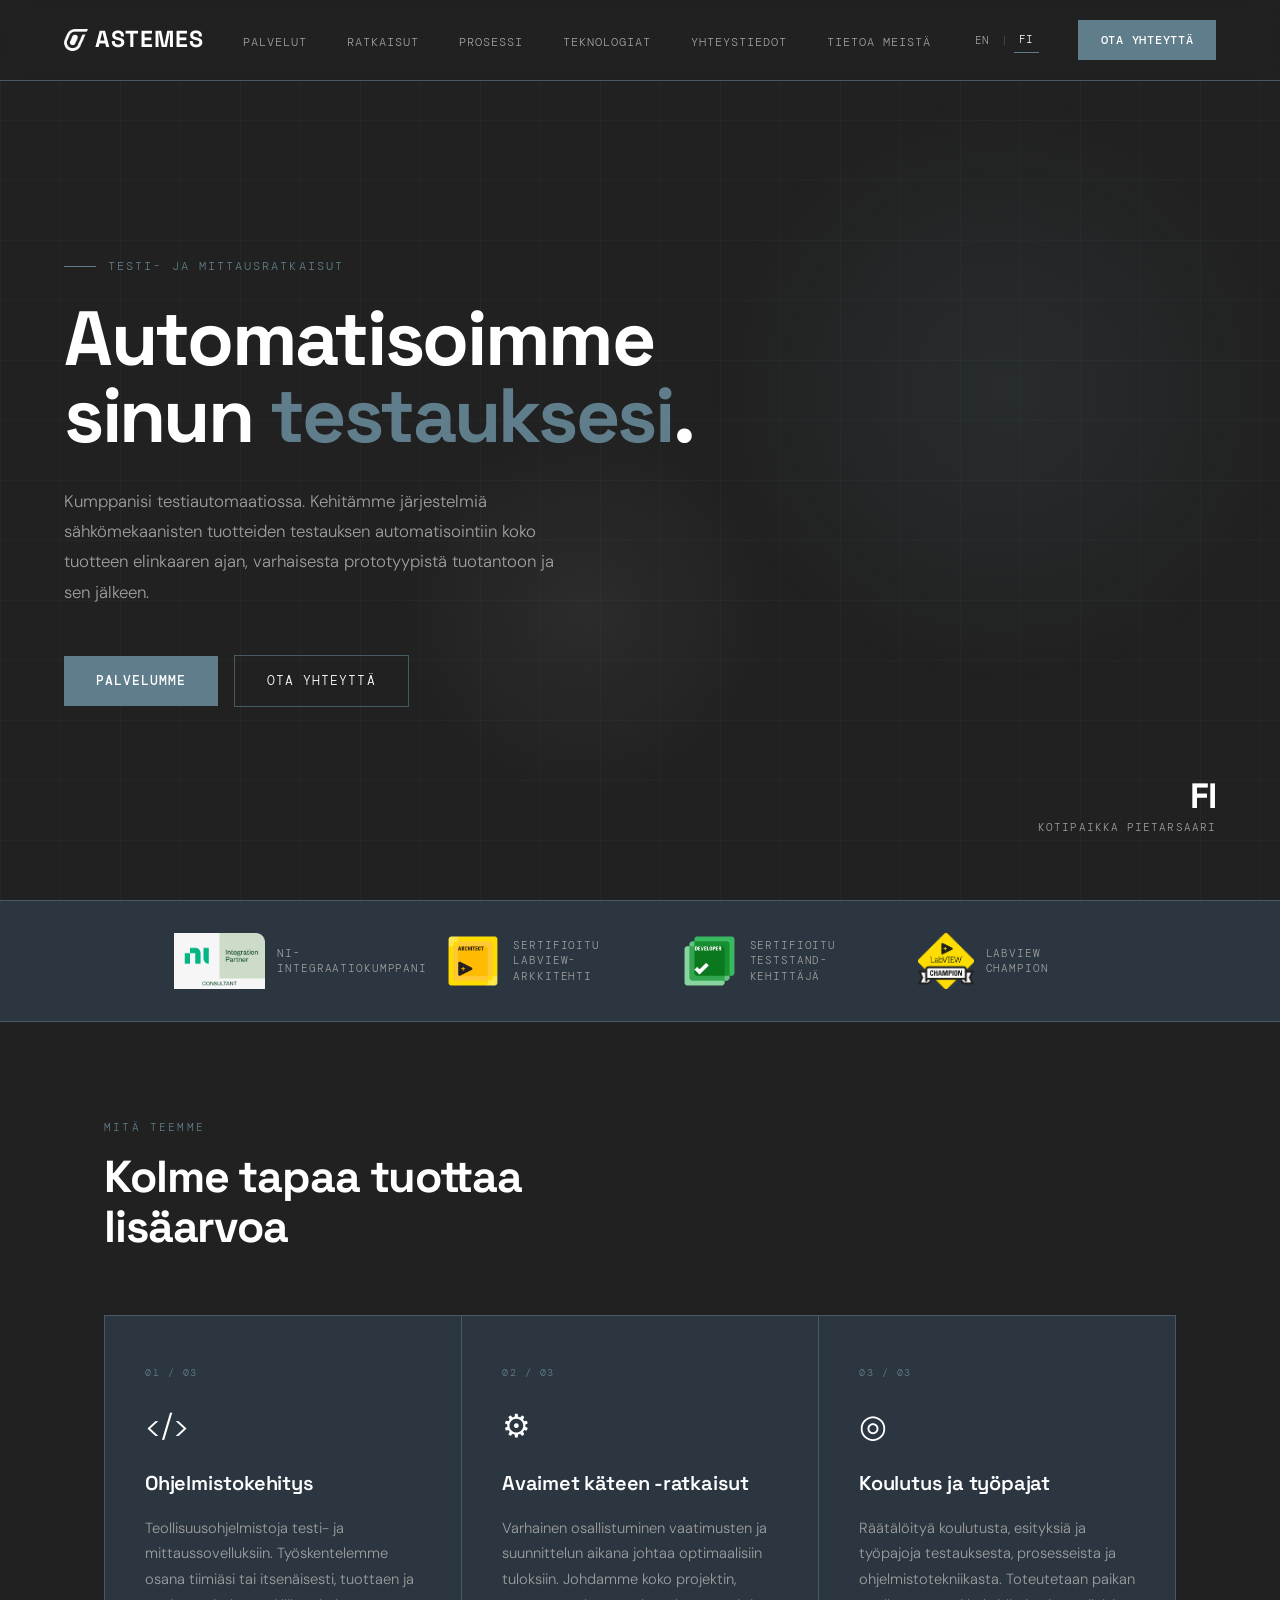
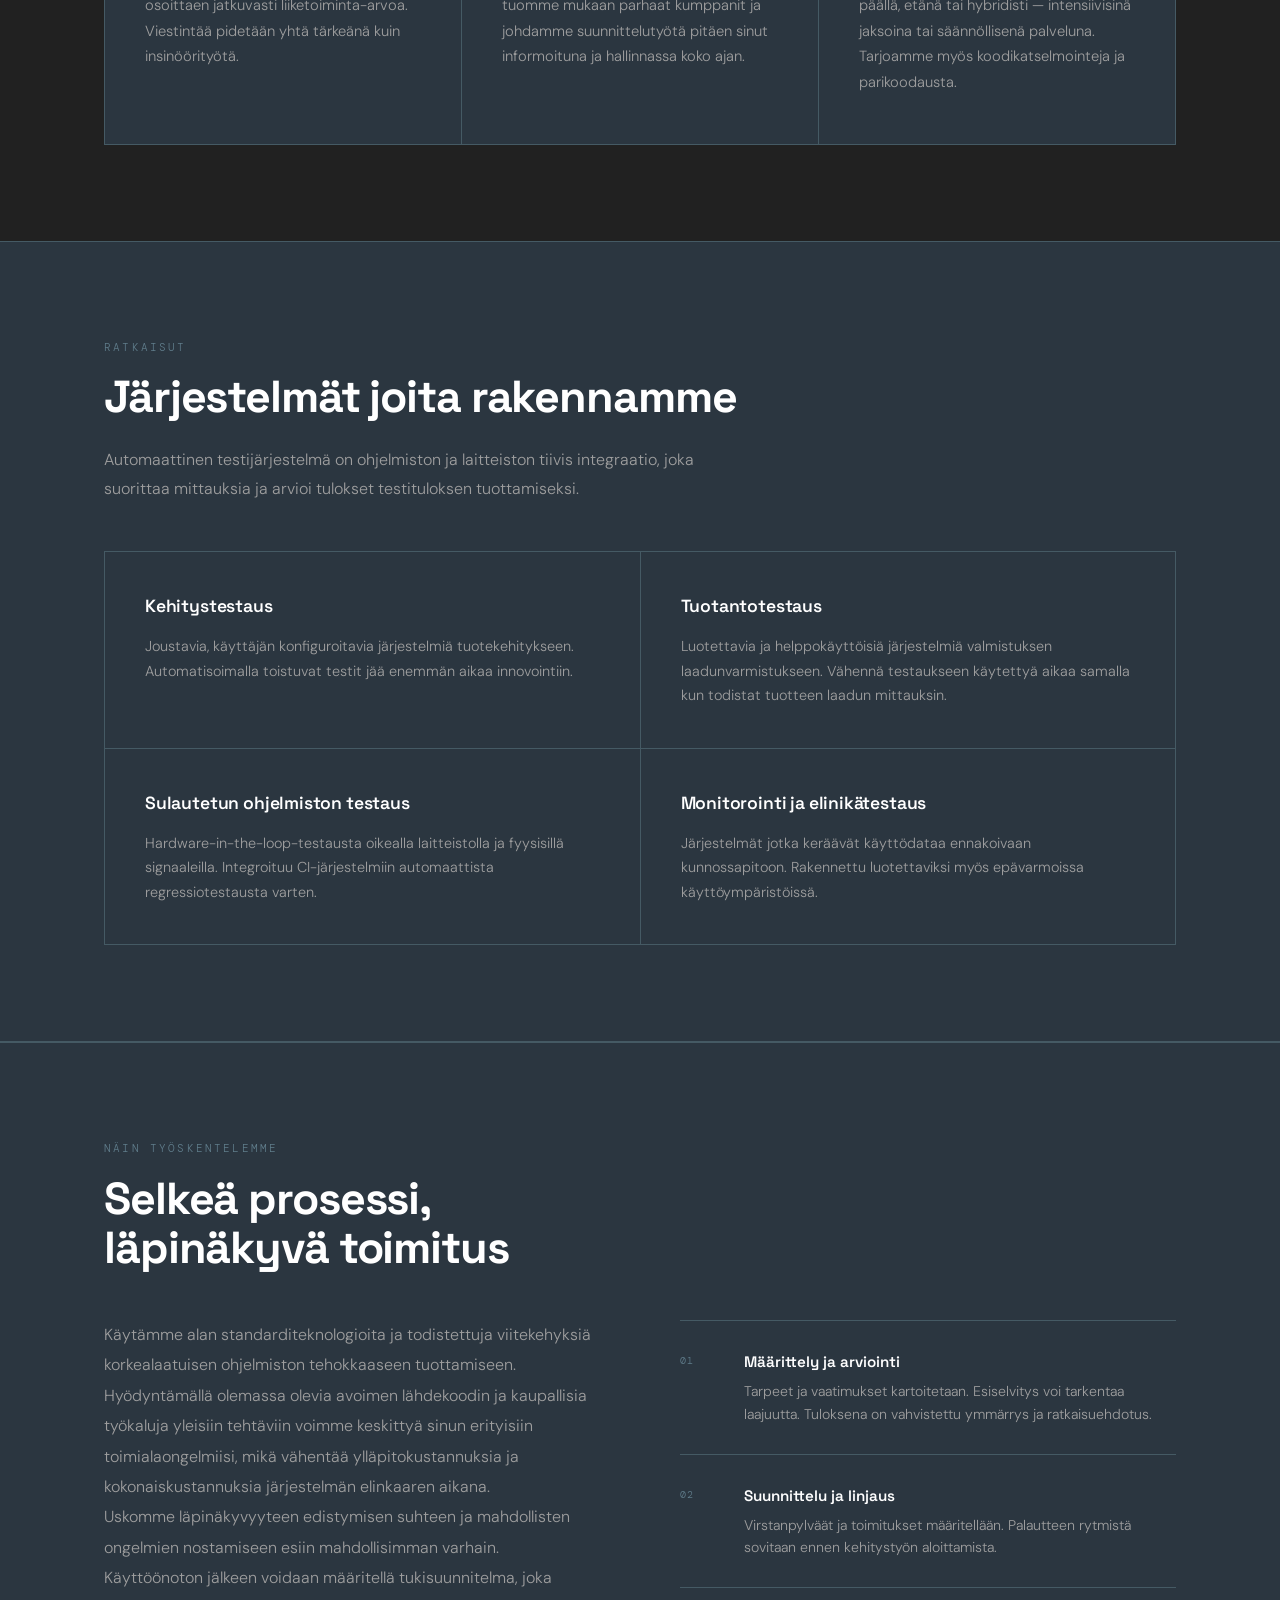
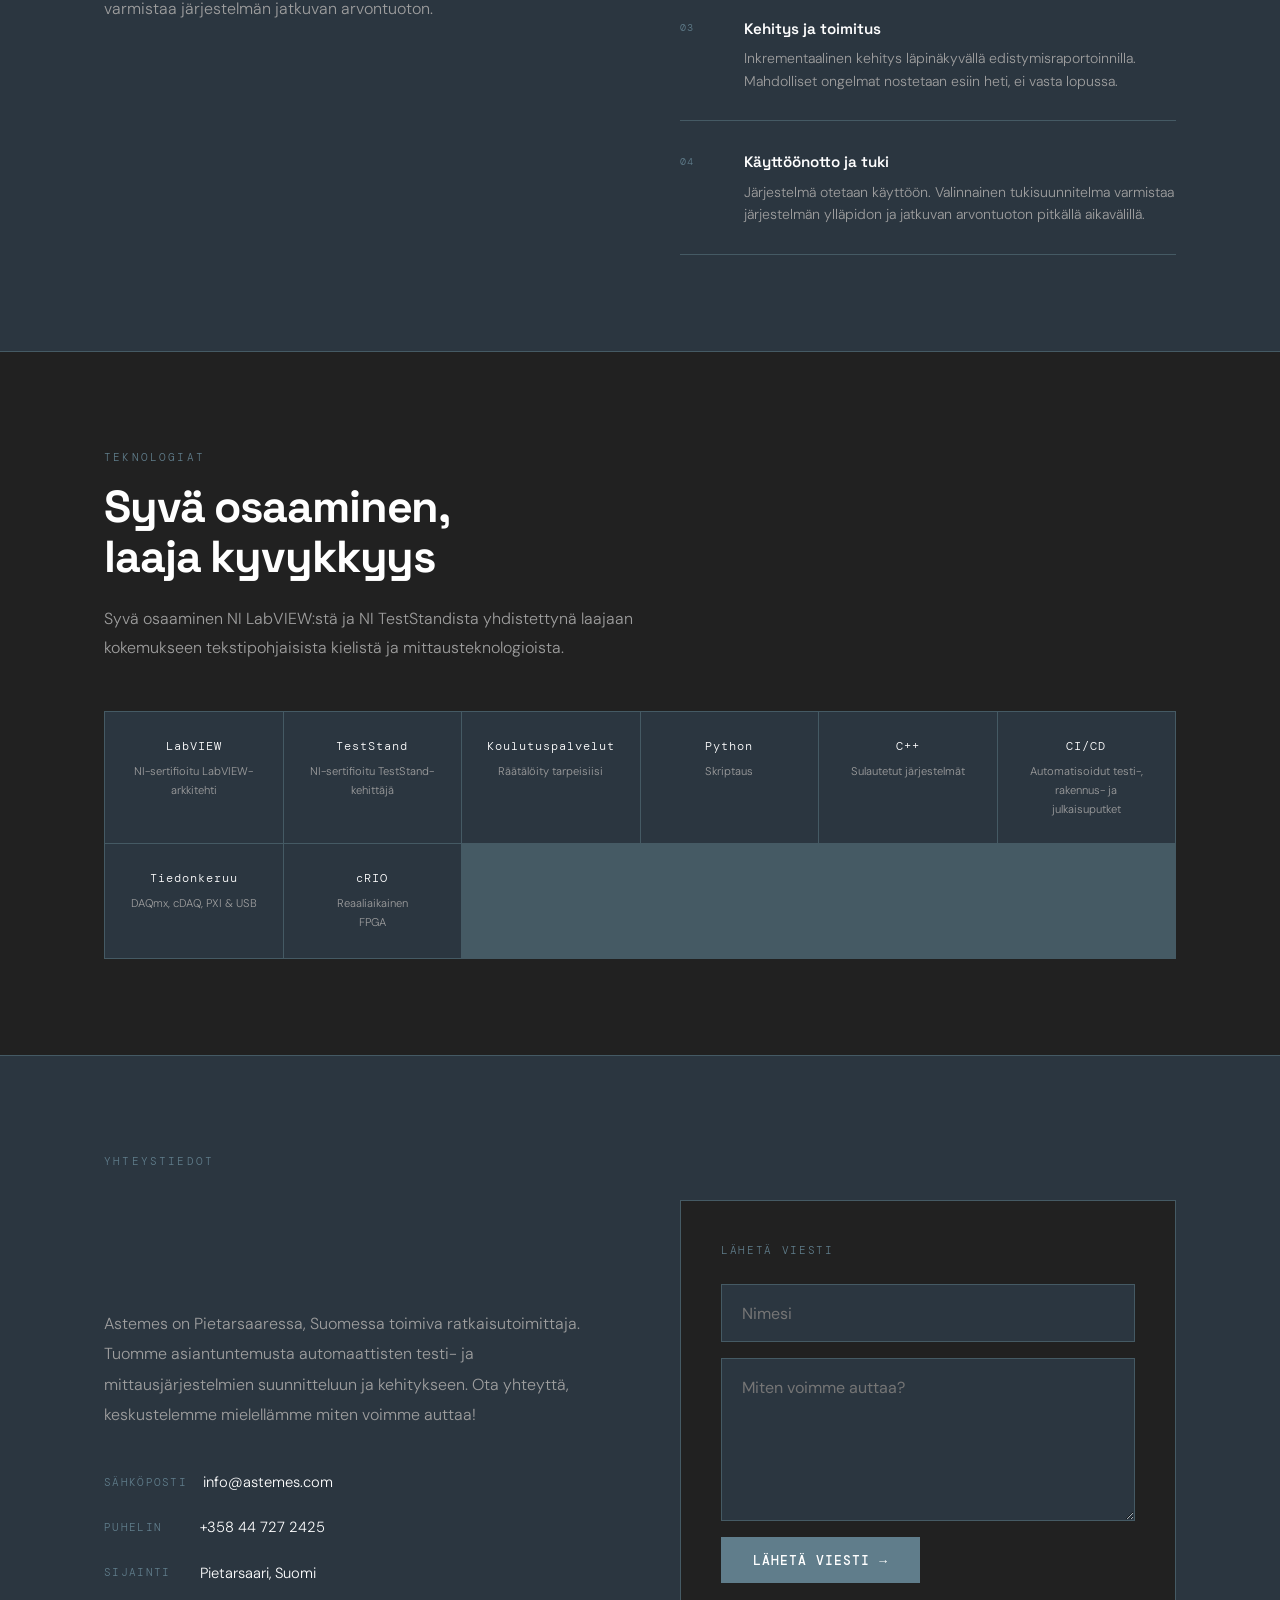
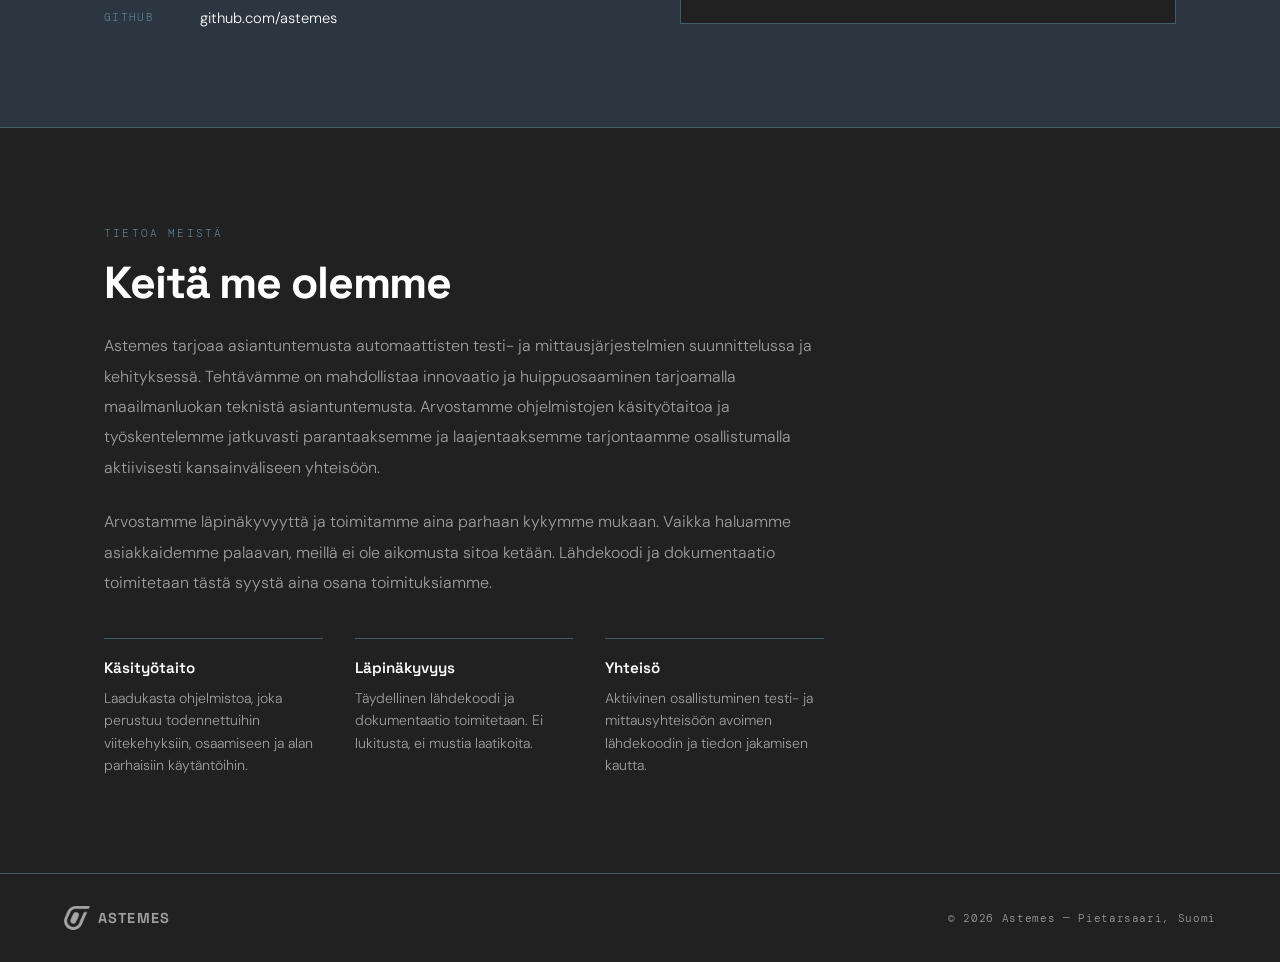
==== fi/index.html @ 1b88d418 "add fi" ====
<!DOCTYPE html>
<html lang="fi">
<head>
<meta charset="UTF-8">
<meta name="viewport" content="width=device-width, initial-scale=1.0">
<title>Astemes — Testi- ja mittausratkaisut</title>
<meta name="description" content="Astemes on testi- ja mittaussovellusten ratkaisutoimittaja. Kehitämme järjestelmiä sähkömekaanisten tuotteiden testauksen automatisointiin koko tuotteen elinkaaren ajan.">
<meta name="keywords" content="testiautomaatio, mittausjärjestelmät, LabVIEW, TestStand, NI, avaimet käteen -ratkaisut, Pietarsaari, Suomi">
<meta property="og:title" content="Astemes — Testi- ja mittausratkaisut">
<meta property="og:description" content="Kumppanisi testiautomaatiossa. Kehitämme järjestelmiä sähkömekaanisten tuotteiden testauksen automatisointiin koko tuotteen elinkaaren ajan.">
<meta property="og:type" content="website">
<meta property="og:url" content="https://astemes.com/fi/">
<meta property="og:image" content="https://astemes.com/brand_assets/Logo/Banner.png">
<meta property="og:site_name" content="Astemes">
<meta property="og:locale" content="fi_FI">
<meta name="twitter:card" content="summary_large_image">
<meta name="twitter:title" content="Astemes — Testi- ja mittausratkaisut">
<meta name="twitter:description" content="Kumppanisi testiautomaatiossa. Kehitämme järjestelmiä sähkömekaanisten tuotteiden testauksen automatisointiin koko tuotteen elinkaaren ajan.">
<meta name="twitter:image" content="https://astemes.com/brand_assets/Logo/Banner.png">
<meta name="robots" content="index, follow">
<link rel="canonical" href="https://astemes.com/fi/">
<link rel="alternate" hreflang="en" href="https://astemes.com/">
<link rel="alternate" hreflang="fi" href="https://astemes.com/fi/">
<link rel="alternate" hreflang="x-default" href="https://astemes.com/">
<link rel="icon" href="../brand_assets/Logo/Logo_alphasigma.svg" type="image/svg+xml">
<link rel="preconnect" href="https://fonts.googleapis.com">
<link rel="preconnect" href="https://fonts.gstatic.com" crossorigin>
<link href="https://fonts.googleapis.com/css2?family=DM+Mono:wght@400;500&family=DM+Sans:wght@300;400;500&family=Space+Grotesk:wght@400;500;600;700&display=swap" rel="stylesheet">
<link rel="stylesheet" href="../style.css">
<script type="application/ld+json">
{
  "@context": "https://schema.org",
  "@type": "ProfessionalService",
  "name": "Astemes",
  "url": "https://astemes.com",
  "logo": "https://astemes.com/brand_assets/Logo/Banner.png",
  "description": "Testi- ja mittaussovellusten ratkaisutoimittaja. Kehitämme järjestelmiä sähkömekaanisten tuotteiden testauksen automatisointiin koko tuotteen elinkaaren ajan.",
  "address": {
    "@type": "PostalAddress",
    "addressLocality": "Pietarsaari",
    "addressCountry": "FI"
  },
  "email": "info@astemes.com",
  "sameAs": ["https://github.com/astemes"],
  "knowsAbout": ["Test Automation", "LabVIEW", "TestStand", "Measurement Systems", "NI Hardware"],
  "areaServed": "Worldwide"
}
</script>
</head>
<body>

<!-- NAV -->
<a href="#services" class="skip-link">Siirry sisältöön</a>
<header>
<nav aria-label="Päänavigaatio">
  <a href="/fi/" class="nav-logo">
    <img src="../brand_assets/Logo/Logo_alphasigma_white.png" alt="Astemes" width="256" height="237">
    <span class="nav-logo-text">Astemes</span>
  </a>
  <ul class="nav-links">
    <li><a href="#services">Palvelut</a></li>
    <li><a href="#solutions">Ratkaisut</a></li>
    <li><a href="#process">Prosessi</a></li>
    <li><a href="#tech">Teknologiat</a></li>
    <li><a href="#contact">Yhteystiedot</a></li>
    <li><a href="#about">Tietoa meistä</a></li>
    <li class="nav-lang-mobile" style="display:none;"><a href="/">EN</a> <a href="/fi/" class="active">FI</a></li>
  </ul>
  <div class="nav-lang">
    <a href="/">EN</a>
    <span class="nav-lang-sep">|</span>
    <a href="/fi/" class="active">FI</a>
  </div>
  <a href="#contact" class="nav-cta">Ota yhteyttä</a>
  <button class="nav-hamburger" aria-label="Avaa valikko" aria-expanded="false" onclick="toggleMenu()">
    <span></span>
    <span></span>
    <span></span>
  </button>
</nav>
</header>

<main>
<!-- HERO -->
<section class="hero">
  <div class="hero-glow"></div>
  <div class="hero-glow2"></div>
  <div>
    <div class="hero-label">Testi- ja mittausratkaisut</div>
    <h1>Automatisoimme<br>sinun <em>testauksesi</em>.</h1>
    <p class="hero-body">
      Kumppanisi testiautomaatiossa. Kehitämme järjestelmiä sähkömekaanisten tuotteiden testauksen automatisointiin koko tuotteen elinkaaren ajan, varhaisesta prototyypistä tuotantoon ja sen jälkeen.
    </p>
    <div class="hero-actions">
      <a href="#services" class="btn-primary">Palvelumme</a>
      <a href="#contact" class="btn-ghost">Ota yhteyttä</a>
    </div>
  </div>
  <div class="hero-stats">
    <div class="stat-item">
      <div class="stat-num">FI</div>
      <div class="stat-label">Kotipaikka Pietarsaari</div>
    </div>
  </div>
</section>

<!-- CERTIFICATIONS & PARTNERSHIPS -->
<div class="badge-bar">
  <div class="badge-bar-inner">
    <div class="badge-bar-item">
      <img src="../brand_assets/Logo/3rd Party/NI_Partner_Badges_RGB_Consultant_Integration_Partner.png" alt="NI-integraatiokumppani" width="500" height="308" loading="lazy">
      <span class="badge-bar-label">NI-integraatiokumppani</span>
    </div>
    <div class="badge-bar-item">
      <img src="../brand_assets/Logo/3rd Party/CLA_2.png" alt="Sertifioitu LabVIEW-arkkitehti" width="352" height="352" loading="lazy">
      <span class="badge-bar-label">Sertifioitu LabVIEW-arkkitehti</span>
    </div>
    <div class="badge-bar-item">
      <img src="../brand_assets/Logo/3rd Party/CTD.png" alt="Sertifioitu TestStand-kehittäjä" width="353" height="352" loading="lazy">
      <span class="badge-bar-label">Sertifioitu TestStand-kehittäjä</span>
    </div>
    <div class="badge-bar-item">
      <img src="../brand_assets/Logo/3rd Party/LV_Champ_Logo.png" alt="LabVIEW Champion" width="237" height="237" loading="lazy">
      <span class="badge-bar-label">LabVIEW Champion</span>
    </div>
  </div>
</div>

<!-- SERVICES -->
<section id="services">
  <div class="section-inner">
    <div class="section-tag">Mitä teemme</div>
    <h2 class="section-title fade-in">Kolme tapaa tuottaa<br>lisäarvoa</h2>
    <div class="services-grid">
      <div class="service-card fade-in">
        <div class="service-num">01 / 03</div>
        <div class="service-icon">&lt;/&gt;</div>
        <h3 class="service-title">Ohjelmistokehitys</h3>
        <p class="service-desc">Teollisuusohjelmistoja testi- ja mittaussovelluksiin. Työskentelemme osana tiimiäsi tai itsenäisesti, tuottaen ja osoittaen jatkuvasti liiketoiminta-arvoa. Viestintää pidetään yhtä tärkeänä kuin insinöörityötä.</p>
      </div>
      <div class="service-card fade-in">
        <div class="service-num">02 / 03</div>
        <div class="service-icon">⚙</div>
        <h3 class="service-title">Avaimet käteen -ratkaisut</h3>
        <p class="service-desc">Varhainen osallistuminen vaatimusten ja suunnittelun aikana johtaa optimaalisiin tuloksiin. Johdamme koko projektin, tuomme mukaan parhaat kumppanit ja johdamme suunnittelutyötä pitäen sinut informoituna ja hallinnassa koko ajan.</p>
      </div>
      <div class="service-card fade-in">
        <div class="service-num">03 / 03</div>
        <div class="service-icon">◎</div>
        <h3 class="service-title">Koulutus ja työpajat</h3>
        <p class="service-desc">Räätälöityä koulutusta, esityksiä ja työpajoja testauksesta, prosesseista ja ohjelmistotekniikasta. Toteutetaan paikan päällä, etänä tai hybridisti — intensiivisinä jaksoina tai säännöllisenä palveluna. Tarjoamme myös koodikatselmointeja ja parikoodausta.</p>
      </div>
    </div>
  </div>
</section>

<!-- SOLUTIONS -->
<section id="solutions">
  <div class="section-inner">
    <div class="section-tag">Ratkaisut</div>
    <h2 class="section-title fade-in">Järjestelmät joita rakennamme</h2>
    <p class="solutions-intro">Automaattinen testijärjestelmä on ohjelmiston ja laitteiston tiivis integraatio, joka suorittaa mittauksia ja arvioi tulokset testituloksen tuottamiseksi.</p>
    <div class="solutions-grid">
      <div class="solution-card fade-in">
        <h3 class="solution-title">Kehitystestaus</h3>
        <p class="solution-desc">Joustavia, käyttäjän konfiguroitavia järjestelmiä tuotekehitykseen. Automatisoimalla toistuvat testit jää enemmän aikaa innovointiin.</p>
      </div>
      <div class="solution-card fade-in">
        <h3 class="solution-title">Tuotantotestaus</h3>
        <p class="solution-desc">Luotettavia ja helppokäyttöisiä järjestelmiä valmistuksen laadunvarmistukseen. Vähennä testaukseen käytettyä aikaa samalla kun todistat tuotteen laadun mittauksin.</p>
      </div>
      <div class="solution-card fade-in">
        <h3 class="solution-title">Sulautetun ohjelmiston testaus</h3>
        <p class="solution-desc">Hardware-in-the-loop-testausta oikealla laitteistolla ja fyysisillä signaaleilla. Integroituu CI-järjestelmiin automaattista regressiotestausta varten.</p>
      </div>
      <div class="solution-card fade-in">
        <h3 class="solution-title">Monitorointi ja elinikätestaus</h3>
        <p class="solution-desc">Järjestelmät jotka keräävät käyttödataa ennakoivaan kunnossapitoon. Rakennettu luotettaviksi myös epävarmoissa käyttöympäristöissä.</p>
      </div>
    </div>
  </div>
</section>

<!-- HOW WE WORK -->
<section id="process">
  <div class="section-inner">
    <div class="section-tag">Näin työskentelemme</div>
    <h2 class="section-title fade-in">Selkeä prosessi,<br>läpinäkyvä toimitus</h2>
    <div class="process-grid">
      <div>
        <p class="process-desc">
          Käytämme alan standarditeknologioita ja todistettuja viitekehyksiä korkealaatuisen ohjelmiston tehokkaaseen tuottamiseen. Hyödyntämällä olemassa olevia avoimen lähdekoodin ja kaupallisia työkaluja yleisiin tehtäviin voimme keskittyä sinun erityisiin toimialaongelmiisi, mikä vähentää ylläpitokustannuksia ja kokonaiskustannuksia järjestelmän elinkaaren aikana.
        </p>
        <p class="process-desc">
          Uskomme läpinäkyvyyteen edistymisen suhteen ja mahdollisten ongelmien nostamiseen esiin mahdollisimman varhain. Käyttöönoton jälkeen voidaan määritellä tukisuunnitelma, joka varmistaa järjestelmän jatkuvan arvontuoton.
        </p>
      </div>
      <div class="steps">
        <div class="step fade-in">
          <div class="step-num">01</div>
          <div class="step-content">
            <h3 class="step-title">Määrittely ja arviointi</h3>
            <p class="step-text">Tarpeet ja vaatimukset kartoitetaan. Esiselvitys voi tarkentaa laajuutta. Tuloksena on vahvistettu ymmärrys ja ratkaisuehdotus.</p>
          </div>
        </div>
        <div class="step fade-in">
          <div class="step-num">02</div>
          <div class="step-content">
            <h3 class="step-title">Suunnittelu ja linjaus</h3>
            <p class="step-text">Virstanpylväät ja toimitukset määritellään. Palautteen rytmistä sovitaan ennen kehitystyön aloittamista.</p>
          </div>
        </div>
        <div class="step fade-in">
          <div class="step-num">03</div>
          <div class="step-content">
            <h3 class="step-title">Kehitys ja toimitus</h3>
            <p class="step-text">Inkrementaalinen kehitys läpinäkyvällä edistymisraportoinnilla. Mahdolliset ongelmat nostetaan esiin heti, ei vasta lopussa.</p>
          </div>
        </div>
        <div class="step fade-in">
          <div class="step-num">04</div>
          <div class="step-content">
            <h3 class="step-title">Käyttöönotto ja tuki</h3>
            <p class="step-text">Järjestelmä otetaan käyttöön. Valinnainen tukisuunnitelma varmistaa järjestelmän ylläpidon ja jatkuvan arvontuoton pitkällä aikavälillä.</p>
          </div>
        </div>
      </div>
    </div>
  </div>
</section>

<!-- TECH -->
<section id="tech">
  <div class="section-inner">
    <div class="section-tag">Teknologiat</div>
    <h2 class="section-title fade-in">Syvä osaaminen,<br>laaja kyvykkyys</h2>
    <p class="tech-intro">Syvä osaaminen NI LabVIEW:stä ja NI TestStandista yhdistettynä laajaan kokemukseen tekstipohjaisista kielistä ja mittausteknologioista.</p>
    <div class="tech-grid">
      <div class="tech-badge fade-in">
        <div class="tech-badge-name">LabVIEW</div>
        <div class="tech-badge-role">NI-sertifioitu LabVIEW-arkkitehti</div>
      </div>
      <div class="tech-badge fade-in">
        <div class="tech-badge-name">TestStand</div>
        <div class="tech-badge-role">NI-sertifioitu TestStand-kehittäjä</div>
      </div>
      <div class="tech-badge fade-in">
        <div class="tech-badge-name">Koulutuspalvelut</div>
        <div class="tech-badge-role">Räätälöity tarpeisiisi</div>
      </div>
      <div class="tech-badge fade-in">
        <div class="tech-badge-name">Python</div>
        <div class="tech-badge-role">Skriptaus</div>
      </div>
      <div class="tech-badge fade-in">
        <div class="tech-badge-name">C++</div>
        <div class="tech-badge-role">Sulautetut järjestelmät</div>
      </div>
      <div class="tech-badge fade-in">
        <div class="tech-badge-name">CI/CD</div>
        <div class="tech-badge-role">Automatisoidut testi-, rakennus- ja julkaisuputket</div>
      </div>
      <div class="tech-badge fade-in">
        <div class="tech-badge-name">Tiedonkeruu</div>
        <div class="tech-badge-role">DAQmx, cDAQ, PXI &amp; USB</div>
      </div>
      <div class="tech-badge fade-in">
        <div class="tech-badge-name">cRIO</div>
        <div class="tech-badge-role">Reaaliaikainen<br/>FPGA</div>
      </div>
      <div class="tech-badge fade-in">
        <div class="tech-badge-name">PXI</div>
        <div class="tech-badge-role">Modulaarinen instrumentointi</div>
      </div>
      <div class="tech-badge fade-in">
        <div class="tech-badge-name">Sarjaliikenne</div>
        <div class="tech-badge-role">RS-232/485, CAN</div>
      </div>
      <div class="tech-badge fade-in">
        <div class="tech-badge-name">Instrumentti-integraatio</div>
        <div class="tech-badge-role">SCPI / VISA -protokollat</div>
      </div>
      <div class="tech-badge fade-in">
        <div class="tech-badge-name">Git</div>
        <div class="tech-badge-role">Versionhallinta ja yhteistyö</div>
      </div>
    </div>
  </div>
</section>

<!-- CONTACT -->
<section id="contact">
  <div class="section-inner">
    <div class="contact-grid">
      <div>
        <div class="section-tag">Yhteystiedot</div>
        <h2 class="section-title fade-in">Ratkaistaan yhdessä<br>testaushasteesi</h2>
        <p class="contact-desc">
          Astemes on Pietarsaaressa, Suomessa toimiva ratkaisutoimittaja. Tuomme asiantuntemusta automaattisten testi- ja mittausjärjestelmien suunnitteluun ja kehitykseen. Ota yhteyttä, keskustelemme mielellämme miten voimme auttaa!
        </p>
        <div class="contact-detail">
          <div class="contact-item">
            <span class="contact-item-label">Sähköposti</span>
            <span class="contact-item-value"><a href="mailto:info@astemes.com">info@astemes.com</a></span>
          </div>
          <div class="contact-item">
            <span class="contact-item-label">Puhelin</span>
            <span class="contact-item-value"><a href="tel:+358447272425">+358 44 727 2425</a></span>
          </div>
          <div class="contact-item">
            <span class="contact-item-label">Sijainti</span>
            <span class="contact-item-value">Pietarsaari, Suomi</span>
          </div>
          <div class="contact-item">
            <span class="contact-item-label">GitHub</span>
            <span class="contact-item-value"><a href="https://github.com/astemes" target="_blank" rel="noopener noreferrer">github.com/astemes</a></span>
          </div>
        </div>
      </div>
      <div>
        <div class="contact-form-box">
          <div class="contact-form-label">Lähetä viesti</div>
          <form id="contact-form" class="contact-form" onsubmit="return openMailClient()">
            <label for="contact-name" class="sr-only">Nimesi</label>
            <input id="contact-name" type="text" placeholder="Nimesi" class="contact-input">
            <label for="contact-message" class="sr-only">Viestisi</label>
            <textarea id="contact-message" placeholder="Miten voimme auttaa?" rows="6" class="contact-textarea"></textarea>
            <button type="submit" class="btn-primary" style="align-self: flex-start;">Lähetä viesti →</button>
          </form>
        </div>
      </div>
    </div>
  </div>
</section>

<!-- ABOUT -->
<section id="about">
  <div class="section-inner">
    <div class="section-tag">Tietoa meistä</div>
    <h2 class="section-title fade-in">Keitä me olemme</h2>
    <div class="about-content">
      <p class="about-text">
        Astemes tarjoaa asiantuntemusta automaattisten testi- ja mittausjärjestelmien suunnittelussa ja kehityksessä. Tehtävämme on mahdollistaa innovaatio ja huippuosaaminen tarjoamalla maailmanluokan teknistä asiantuntemusta. Arvostamme ohjelmistojen käsityötaitoa ja työskentelemme jatkuvasti parantaaksemme ja laajentaaksemme tarjontaamme osallistumalla aktiivisesti kansainväliseen yhteisöön.
      </p>
      <p class="about-text">
        Arvostamme läpinäkyvyyttä ja toimitamme aina parhaan kykymme mukaan. Vaikka haluamme asiakkaidemme palaavan, meillä ei ole aikomusta sitoa ketään. Lähdekoodi ja dokumentaatio toimitetaan tästä syystä aina osana toimituksiamme.
      </p>
      <div class="about-values">
        <div class="about-value fade-in">
          <h3 class="about-value-title">Käsityötaito</h3>
          <p class="about-value-text">Laadukasta ohjelmistoa, joka perustuu todennettuihin viitekehyksiin, osaamiseen ja alan parhaisiin käytäntöihin.</p>
        </div>
        <div class="about-value fade-in">
          <h3 class="about-value-title">Läpinäkyvyys</h3>
          <p class="about-value-text">Täydellinen lähdekoodi ja dokumentaatio toimitetaan. Ei lukitusta, ei mustia laatikoita.</p>
        </div>
        <div class="about-value fade-in">
          <h3 class="about-value-title">Yhteisö</h3>
          <p class="about-value-text">Aktiivinen osallistuminen testi- ja mittausyhteisöön avoimen lähdekoodin ja tiedon jakamisen kautta.</p>
        </div>
      </div>
    </div>
  </div>
</section>

</main>

<!-- FOOTER -->
<footer>
  <div class="footer-logo">
    <img src="../brand_assets/Logo/Logo_alphasigma_white.png" alt="Astemes" width="256" height="237" loading="lazy">
    <span class="footer-logo-text">Astemes</span>
  </div>
  <div class="footer-copy">© 2026 Astemes — Pietarsaari, Suomi</div>
</footer>

<script>
  // Mobile menu toggle
  function toggleMenu() {
    var links = document.querySelector('.nav-links');
    var btn = document.querySelector('.nav-hamburger');
    links.classList.toggle('open');
    btn.classList.toggle('active');
    var expanded = btn.getAttribute('aria-expanded') === 'true';
    btn.setAttribute('aria-expanded', String(!expanded));
  }

  // Close menu when a link is tapped
  document.querySelectorAll('.nav-links a').forEach(function(link) {
    link.addEventListener('click', function() {
      document.querySelector('.nav-links').classList.remove('open');
      document.querySelector('.nav-hamburger').classList.remove('active');
    });
  });

  // Contact form — opens email client with filled fields
  function openMailClient() {
    var name = document.getElementById('contact-name').value.trim();
    var message = document.getElementById('contact-message').value.trim();

    var subject = 'Yhteydenotto: ' + (name || 'Verkkosivuston vierailija');
    var body = message + '\n\n— ' + name;

    window.location.href = 'mailto:info@astemes.com'
      + '?subject=' + encodeURIComponent(subject)
      + '&body=' + encodeURIComponent(body);

    return false;
  }

  // Scroll reveal
  const observer = new IntersectionObserver(entries => {
    entries.forEach((entry, i) => {
      if (entry.isIntersecting) {
        setTimeout(() => entry.target.classList.add('visible'), i * 80);
        observer.unobserve(entry.target);
      }
    });
  }, { threshold: 0.1 });

  document.querySelectorAll('.fade-in').forEach(el => observer.observe(el));
</script>
</body>
</html>
---- style.css ----
:root {
  --bg: #212121;
  --surface: #2b3640;
  --border: #455A64;
  --accent: #607D8B;
  --accent2: #CFD8DC;
  --text: #FFFFFF;
  --muted: #9E9E9E;
  --grid: rgba(96,125,139,0.06);
}

*, *::before, *::after { box-sizing: border-box; margin: 0; padding: 0; }

/* Accessibility */
.sr-only { position: absolute; width: 1px; height: 1px; padding: 0; margin: -1px; overflow: hidden; clip: rect(0,0,0,0); white-space: nowrap; border: 0; }
.skip-link { position: absolute; top: -100%; left: 1rem; background: var(--accent); color: #fff; padding: 0.75rem 1.5rem; z-index: 1001; font-family: 'DM Mono', monospace; font-size: 0.85rem; text-decoration: none; }
.skip-link:focus { top: 1rem; }
:focus-visible { outline: 2px solid var(--accent); outline-offset: 2px; }
a:focus-visible, button:focus-visible, input:focus-visible, textarea:focus-visible { outline: 2px solid var(--accent); outline-offset: 2px; }

html { scroll-behavior: smooth; }

body {
  background: var(--bg);
  color: var(--text);
  font-family: 'DM Sans', sans-serif;
  font-weight: 300;
  line-height: 1.7;
  overflow-x: hidden;
}

/* Grid background */
body::before {
  content: '';
  position: fixed;
  inset: 0;
  background-image:
    linear-gradient(var(--grid) 1px, transparent 1px),
    linear-gradient(90deg, var(--grid) 1px, transparent 1px);
  background-size: 60px 60px;
  pointer-events: none;
  z-index: 0;
}

/* ── NAV ── */
nav {
  position: fixed;
  top: 0; left: 0; right: 0;
  z-index: 100;
  display: flex;
  align-items: center;
  justify-content: space-between;
  padding: 1.25rem 4rem;
  background: rgba(33,33,33,0.85);
  backdrop-filter: blur(12px);
  border-bottom: 1px solid var(--border);
}

.nav-logo {
  display: flex;
  align-items: center;
  gap: 0.45rem;
  text-decoration: none;
}
.nav-logo img {
  height: 22px;
  width: auto;
}
.nav-logo-text {
  font-family: 'Space Grotesk', sans-serif;
  font-weight: 700;
  font-size: 1.45rem;
  letter-spacing: 0.04em;
  color: var(--text);
  text-transform: uppercase;
}

.nav-links {
  display: flex;
  gap: 2.5rem;
  list-style: none;
}
.nav-links a {
  font-family: 'DM Mono', monospace;
  font-size: 0.78rem;
  color: var(--muted);
  text-decoration: none;
  letter-spacing: 0.08em;
  text-transform: uppercase;
  transition: color 0.2s;
}
.nav-links a:hover { color: var(--accent); }

.nav-hamburger {
  display: none;
  background: none;
  border: none;
  cursor: pointer;
  padding: 0.5rem;
  z-index: 101;
}
.nav-hamburger span {
  display: block;
  width: 22px;
  height: 2px;
  background: var(--text);
  margin: 5px 0;
  transition: transform 0.3s, opacity 0.3s;
}
.nav-hamburger.active span:nth-child(1) {
  transform: rotate(45deg) translate(5px, 5px);
}
.nav-hamburger.active span:nth-child(2) {
  opacity: 0;
}
.nav-hamburger.active span:nth-child(3) {
  transform: rotate(-45deg) translate(5px, -5px);
}

.nav-cta {
  font-family: 'DM Mono', monospace;
  font-size: 0.78rem;
  letter-spacing: 0.06em;
  text-transform: uppercase;
  background: var(--accent);
  color: #FFFFFF;
  border: none;
  padding: 0.6rem 1.4rem;
  cursor: pointer;
  text-decoration: none;
  font-weight: 500;
  transition: opacity 0.2s;
}
.nav-cta:hover { opacity: 0.85; }

.nav-lang {
  display: flex;
  gap: 0.5rem;
  align-items: center;
}
.nav-lang a {
  font-family: 'DM Mono', monospace;
  font-size: 0.68rem;
  color: var(--muted);
  text-decoration: none;
  letter-spacing: 0.06em;
  text-transform: uppercase;
  transition: color 0.2s;
  padding: 0.2rem 0.3rem;
}
.nav-lang a:hover { color: var(--accent); }
.nav-lang a.active { color: var(--text); border-bottom: 1px solid var(--accent); }
.nav-lang-sep { color: var(--border); font-size: 0.68rem; }

/* ── HERO ── */
.hero {
  position: relative;
  min-height: 100vh;
  display: flex;
  align-items: center;
  padding: 8rem 4rem 4rem;
  z-index: 1;
  overflow: hidden;
}

.hero-glow {
  position: absolute;
  width: 600px; height: 600px;
  background: radial-gradient(circle, rgba(96,125,139,0.12) 0%, transparent 70%);
  top: 10%; left: 55%;
  pointer-events: none;
}
.hero-glow2 {
  position: absolute;
  width: 400px; height: 400px;
  background: radial-gradient(circle, rgba(207,216,220,0.06) 0%, transparent 70%);
  bottom: 10%; left: 30%;
  pointer-events: none;
}

.hero-label {
  font-family: 'DM Mono', monospace;
  font-size: 0.72rem;
  color: var(--accent);
  letter-spacing: 0.18em;
  text-transform: uppercase;
  margin-bottom: 1.5rem;
  display: flex;
  align-items: center;
  gap: 0.75rem;
}
.hero-label::before {
  content: '';
  display: inline-block;
  width: 32px; height: 1px;
  background: var(--accent);
}

.hero h1 {
  font-family: 'Space Grotesk', sans-serif;
  font-weight: 700;
  font-size: clamp(3rem, 6vw, 5.5rem);
  line-height: 1.0;
  letter-spacing: -0.03em;
  margin-bottom: 2rem;
  max-width: 700px;
}

.hero h1 em {
  font-style: normal;
  color: var(--accent);
  position: relative;
  display: inline-block;
}

.hero-body {
  font-size: 1.05rem;
  color: var(--muted);
  max-width: 520px;
  margin-bottom: 3rem;
  line-height: 1.8;
}

.hero-actions {
  display: flex;
  gap: 1rem;
  align-items: center;
}

.btn-primary {
  font-family: 'DM Mono', monospace;
  font-size: 0.8rem;
  letter-spacing: 0.08em;
  text-transform: uppercase;
  background: var(--accent);
  color: #FFFFFF;
  border: none;
  padding: 0.9rem 2rem;
  cursor: pointer;
  text-decoration: none;
  font-weight: 500;
  transition: opacity 0.2s, transform 0.2s;
}
.btn-primary:hover { opacity: 0.85; transform: translateY(-1px); }

.btn-ghost {
  font-family: 'DM Mono', monospace;
  font-size: 0.8rem;
  letter-spacing: 0.08em;
  text-transform: uppercase;
  background: transparent;
  color: var(--text);
  border: 1px solid var(--border);
  padding: 0.9rem 2rem;
  cursor: pointer;
  text-decoration: none;
  transition: border-color 0.2s, color 0.2s;
}
.btn-ghost:hover { border-color: var(--accent); color: var(--accent); }

.hero-stats {
  position: absolute;
  right: 4rem;
  bottom: 4rem;
  display: flex;
  flex-direction: column;
  gap: 2rem;
}
.stat-item {
  text-align: right;
}
.stat-num {
  font-family: 'Space Grotesk', sans-serif;
  font-weight: 700;
  font-size: 2.2rem;
  color: var(--text);
  letter-spacing: -0.03em;
  line-height: 1;
}
.stat-label {
  font-family: 'DM Mono', monospace;
  font-size: 0.68rem;
  color: var(--muted);
  letter-spacing: 0.1em;
  text-transform: uppercase;
  margin-top: 0.25rem;
}

/* ── BADGE BAR ── */
.badge-bar {
  border-top: 1px solid var(--border);
  border-bottom: 1px solid var(--border);
  background: var(--surface);
  padding: 2rem 4rem;
  position: relative;
  z-index: 1;
}
.badge-bar-inner {
  max-width: 1200px;
  margin: 0 auto;
  display: flex;
  align-items: center;
  justify-content: center;
  gap: 3rem;
  flex-wrap: wrap;
}
.badge-bar-item {
  display: flex;
  align-items: center;
  gap: 0.75rem;
}
.badge-bar-item img {
  height: 56px;
  width: auto;
}
.badge-bar-label {
  font-family: 'DM Mono', monospace;
  font-size: 0.68rem;
  color: var(--muted);
  letter-spacing: 0.08em;
  text-transform: uppercase;
  max-width: 120px;
  line-height: 1.4;
}

/* ── SECTIONS ── */
section {
  position: relative;
  z-index: 1;
}

.section-inner {
  max-width: 1200px;
  margin: 0 auto;
  padding: 6rem 4rem;
}

.section-tag {
  font-family: 'DM Mono', monospace;
  font-size: 0.68rem;
  color: var(--accent);
  letter-spacing: 0.2em;
  text-transform: uppercase;
  margin-bottom: 1rem;
}

.section-title {
  font-family: 'Space Grotesk', sans-serif;
  font-weight: 700;
  font-size: clamp(2rem, 3.5vw, 3rem);
  letter-spacing: -0.025em;
  line-height: 1.1;
  margin-bottom: 1.5rem;
}

/* ── SERVICES ── */
#services { background: transparent; }

.services-grid {
  display: grid;
  grid-template-columns: repeat(3, 1fr);
  gap: 1px;
  background: var(--border);
  border: 1px solid var(--border);
  margin-top: 4rem;
}

.service-card {
  background: var(--surface);
  padding: 3rem 2.5rem;
  transition: background 0.3s;
  position: relative;
  overflow: hidden;
}
.service-card::before {
  content: '';
  position: absolute;
  top: 0; left: 0; right: 0;
  height: 2px;
  background: var(--accent);
  transform: scaleX(0);
  transform-origin: left;
  transition: transform 0.4s;
}
.service-card:hover { background: #344550; }
.service-card:hover::before { transform: scaleX(1); }

.service-num {
  font-family: 'DM Mono', monospace;
  font-size: 0.65rem;
  color: var(--accent);
  letter-spacing: 0.15em;
  margin-bottom: 1.75rem;
}
.service-icon {
  font-size: 2rem;
  margin-bottom: 1.5rem;
  line-height: 1;
}
.service-title {
  font-family: 'Space Grotesk', sans-serif;
  font-weight: 600;
  font-size: 1.25rem;
  margin-bottom: 1rem;
  letter-spacing: -0.01em;
}
.service-desc {
  color: var(--muted);
  font-size: 0.92rem;
  line-height: 1.75;
}

/* ── SOLUTIONS ── */
#solutions {
  background: var(--surface);
  border-top: 1px solid var(--border);
  border-bottom: 1px solid var(--border);
}

.solutions-intro {
  color: var(--muted);
  max-width: 600px;
  margin-bottom: 3rem;
  font-size: 1rem;
  line-height: 1.8;
}

.solutions-grid {
  display: grid;
  grid-template-columns: repeat(2, 1fr);
  gap: 1px;
  background: var(--border);
  border: 1px solid var(--border);
}

.solution-card {
  background: var(--surface);
  padding: 2.5rem;
  transition: background 0.3s;
}
.solution-card:hover { background: #344550; }

.solution-title {
  font-family: 'Space Grotesk', sans-serif;
  font-weight: 600;
  font-size: 1.1rem;
  margin-bottom: 0.75rem;
  letter-spacing: -0.01em;
}

.solution-desc {
  color: var(--muted);
  font-size: 0.9rem;
  line-height: 1.7;
}

/* ── HOW WE WORK ── */
#process {
  background: var(--surface);
  border-top: 1px solid var(--border);
  border-bottom: 1px solid var(--border);
}

.process-grid {
  display: grid;
  grid-template-columns: 1fr 1fr;
  gap: 5rem;
  align-items: start;
  margin-top: 3rem;
}

.process-desc {
  color: var(--muted);
  font-size: 1rem;
  line-height: 1.9;
}

.steps {
  display: flex;
  flex-direction: column;
  gap: 0;
}
.step {
  display: flex;
  gap: 1.5rem;
  padding: 1.75rem 0;
  border-bottom: 1px solid var(--border);
  align-items: flex-start;
}
.step:first-child { border-top: 1px solid var(--border); }
.step-num {
  font-family: 'DM Mono', monospace;
  font-size: 0.65rem;
  color: var(--accent);
  letter-spacing: 0.1em;
  min-width: 2.5rem;
  padding-top: 0.2rem;
}
.step-content {}
.step-title {
  font-family: 'Space Grotesk', sans-serif;
  font-weight: 600;
  font-size: 0.95rem;
  margin-bottom: 0.35rem;
}
.step-text {
  font-size: 0.88rem;
  color: var(--muted);
  line-height: 1.6;
}

/* ── TECH ── */
#tech {}

.tech-intro {
  color: var(--muted);
  max-width: 600px;
  margin-bottom: 3rem;
  font-size: 1rem;
  line-height: 1.8;
}

.tech-grid {
  display: grid;
  grid-template-columns: repeat(auto-fill, minmax(160px, 1fr));
  gap: 1px;
  background: var(--border);
  border: 1px solid var(--border);
}
.tech-badge {
  background: var(--surface);
  padding: 1.5rem;
  text-align: center;
  transition: background 0.2s;
}
.tech-badge:hover { background: #344550; }
.tech-badge-name {
  font-family: 'DM Mono', monospace;
  font-size: 0.78rem;
  letter-spacing: 0.08em;
  color: var(--text);
}
.tech-badge-role {
  font-size: 0.7rem;
  color: var(--muted);
  margin-top: 0.3rem;
}

/* ── CONTACT ── */
#contact {
  background: var(--surface);
  border-top: 1px solid var(--border);
}

.contact-grid {
  display: grid;
  grid-template-columns: 1fr 1fr;
  gap: 5rem;
  align-items: start;
}

.contact-desc {
  color: var(--muted);
  font-size: 1rem;
  line-height: 1.9;
  margin-bottom: 2.5rem;
}

.contact-detail {
  display: flex;
  flex-direction: column;
  gap: 1.25rem;
}
.contact-item {
  display: flex;
  gap: 1rem;
  align-items: flex-start;
}
.contact-item-label {
  font-family: 'DM Mono', monospace;
  font-size: 0.68rem;
  color: var(--accent);
  letter-spacing: 0.12em;
  text-transform: uppercase;
  min-width: 80px;
  padding-top: 0.15rem;
}
.contact-item-value {
  font-size: 0.92rem;
  color: var(--text);
}
.contact-item-value a {
  color: var(--text);
  text-decoration: none;
  transition: color 0.2s;
}
.contact-item-value a:hover { color: var(--accent); }

/* ── CONTACT FORM ── */
.contact-form-box {
  background: var(--bg);
  border: 1px solid var(--border);
  padding: 2.5rem;
  margin-top: 3rem;
}
.contact-form-label {
  font-family: 'DM Mono', monospace;
  font-size: 0.7rem;
  color: var(--accent);
  letter-spacing: 0.15em;
  text-transform: uppercase;
  margin-bottom: 1.5rem;
}
.contact-form {
  display: flex;
  flex-direction: column;
  gap: 1rem;
}
.contact-input {
  background: var(--surface);
  border: 1px solid var(--border);
  color: var(--text);
  font-family: 'DM Sans', sans-serif;
  font-size: 1rem;
  padding: 1.1rem 1.25rem;
  outline: none;
  transition: border-color 0.2s;
}
.contact-input:focus { border-color: var(--accent); }
.contact-textarea {
  background: var(--surface);
  border: 1px solid var(--border);
  color: var(--text);
  font-family: 'DM Sans', sans-serif;
  font-size: 1rem;
  padding: 1.1rem 1.25rem;
  outline: none;
  resize: vertical;
  transition: border-color 0.2s;
}
.contact-textarea:focus { border-color: var(--accent); }

/* ── ABOUT ── */
#about {
  border-top: 1px solid var(--border);
}

.about-content {
  max-width: 720px;
}

.about-text {
  color: var(--muted);
  font-size: 1rem;
  line-height: 1.9;
  margin-bottom: 1.5rem;
}

.about-values {
  display: flex;
  gap: 2rem;
  margin-top: 2.5rem;
}

.about-value {
  flex: 1;
  padding-top: 1rem;
  border-top: 1px solid var(--border);
}

.about-value-title {
  font-family: 'Space Grotesk', sans-serif;
  font-weight: 600;
  font-size: 0.95rem;
  margin-bottom: 0.35rem;
}

.about-value-text {
  font-size: 0.88rem;
  color: var(--muted);
  line-height: 1.6;
}

/* ── FOOTER ── */
footer {
  position: relative;
  z-index: 1;
  border-top: 1px solid var(--border);
  padding: 2rem 4rem;
  display: flex;
  align-items: center;
  justify-content: space-between;
}
.footer-logo {
  display: flex;
  align-items: center;
  gap: 0.5rem;
}
.footer-logo img {
  height: 24px;
  width: auto;
  opacity: 0.6;
}
.footer-logo-text {
  font-family: 'Space Grotesk', sans-serif;
  font-weight: 700;
  font-size: 0.9rem;
  letter-spacing: 0.08em;
  color: var(--muted);
  text-transform: uppercase;
}
.footer-copy {
  font-family: 'DM Mono', monospace;
  font-size: 0.68rem;
  color: var(--muted);
  letter-spacing: 0.06em;
}

/* ── ANIMATIONS ── */
.fade-in {
  opacity: 0;
  transform: translateY(24px);
  transition: opacity 0.7s ease, transform 0.7s ease;
}
.fade-in.visible {
  opacity: 1;
  transform: none;
}

/* ── RESPONSIVE ── */
@media (max-width: 1080px) {
  nav { padding: 1.25rem 2rem; }
  .nav-hamburger { display: block; }
  .nav-cta { display: none; }
  .nav-lang { display: none; }
  .nav-links {
    display: none;
    position: fixed;
    top: 0;
    left: 0;
    width: 100vw;
    height: 100vh;
    background: #212121;
    flex-direction: column;
    align-items: center;
    justify-content: center;
    gap: 2.5rem;
    z-index: 999;
  }
  .nav-links.open { display: flex; }
  .nav-links .nav-lang-mobile {
    display: flex;
    gap: 1rem;
    list-style: none;
  }
  .nav-links .nav-lang-mobile a {
    font-size: 0.85rem;
    color: var(--muted);
  }
  .nav-links .nav-lang-mobile a.active { color: var(--text); }
  .nav-hamburger { z-index: 1000; }
  .nav-links a {
    font-size: 1rem;
    letter-spacing: 0.12em;
    color: var(--text);
  }
  .hero { padding: 8rem 2rem 14rem; }
  .hero-stats { right: 2rem; bottom: 2rem; flex-direction: row; gap: 2rem; }
  .section-inner { padding: 4rem 2rem; }
  .services-grid, .solutions-grid { grid-template-columns: 1fr; }
  .tech-grid { grid-template-columns: repeat(2, 1fr); }
  .tech-badge { padding: 0.9rem 0.6rem; }
  .tech-badge-name { font-size: 0.7rem; }
  .tech-badge-role { font-size: 0.6rem; }
  .process-grid, .contact-grid { grid-template-columns: 1fr; gap: 3rem; }
  footer { flex-direction: column; gap: 1rem; padding: 2rem; }
  .about-values { flex-direction: column; gap: 1.5rem; }
}
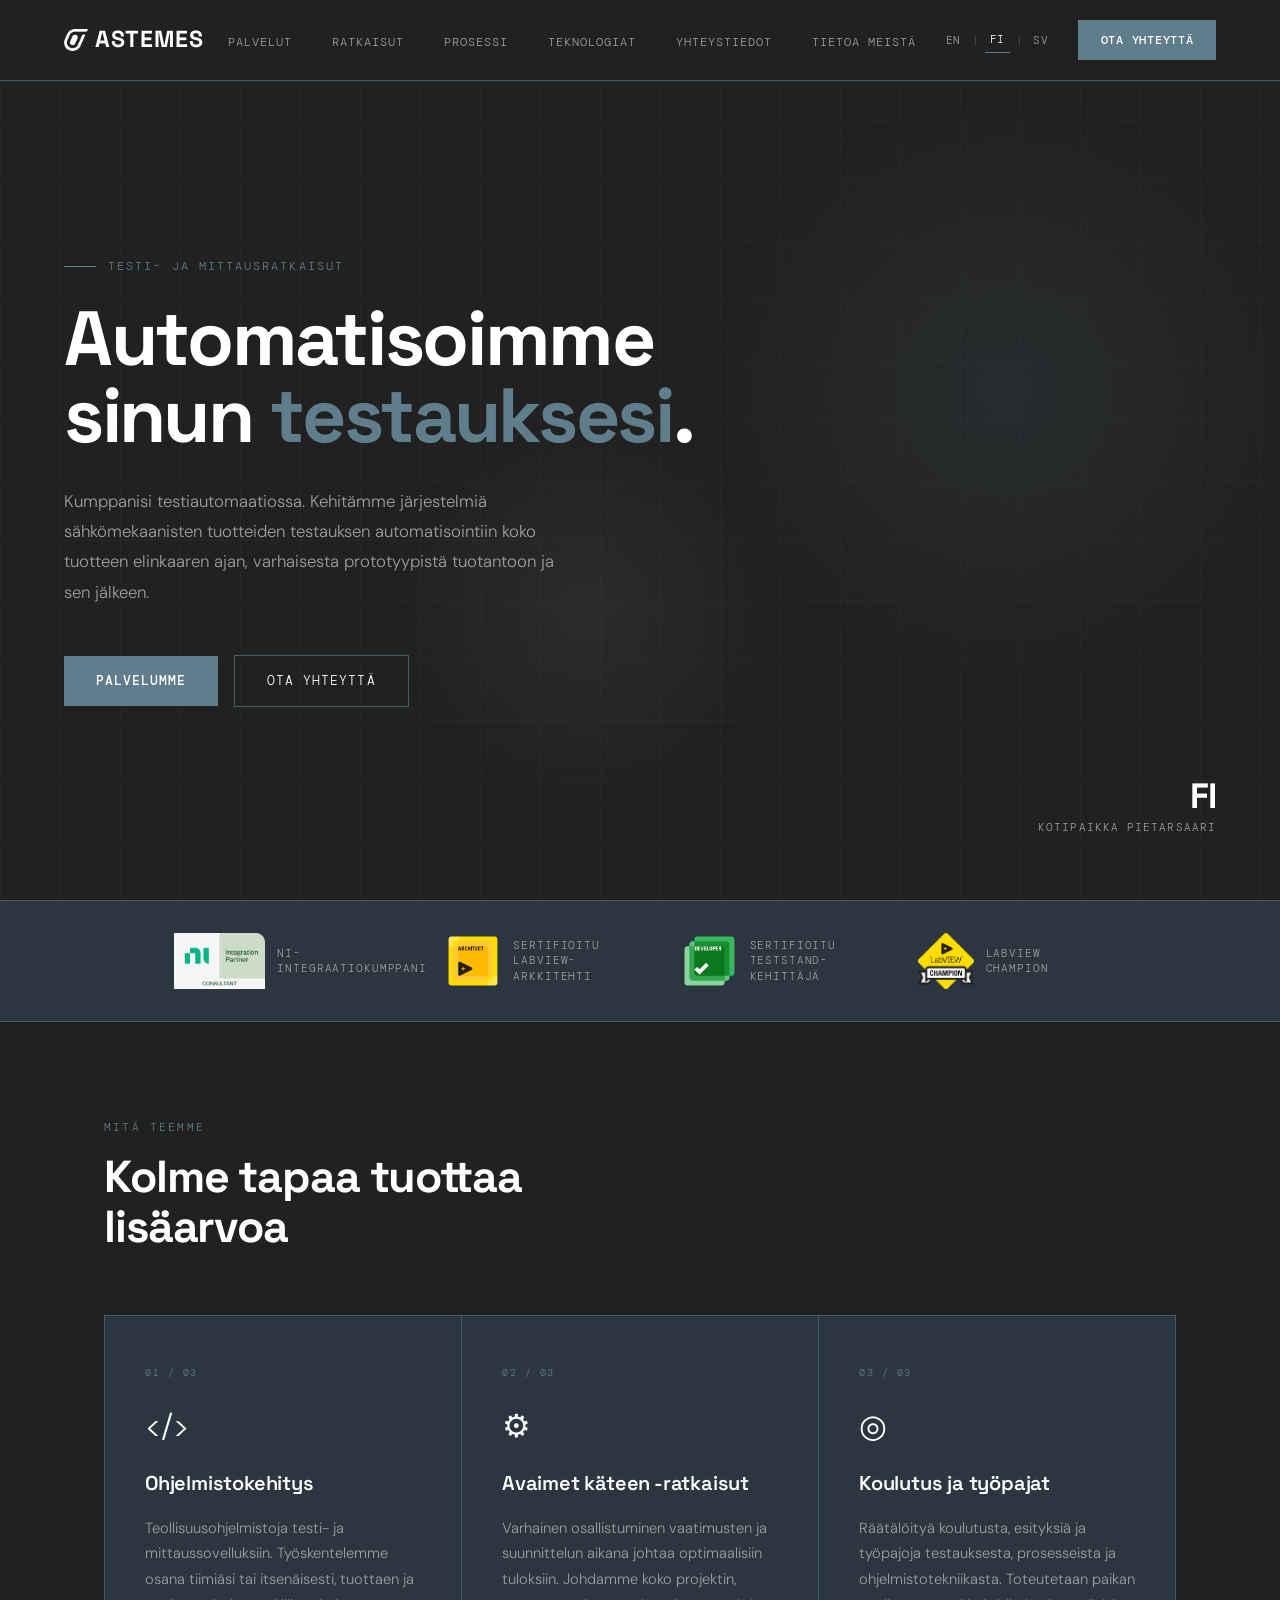
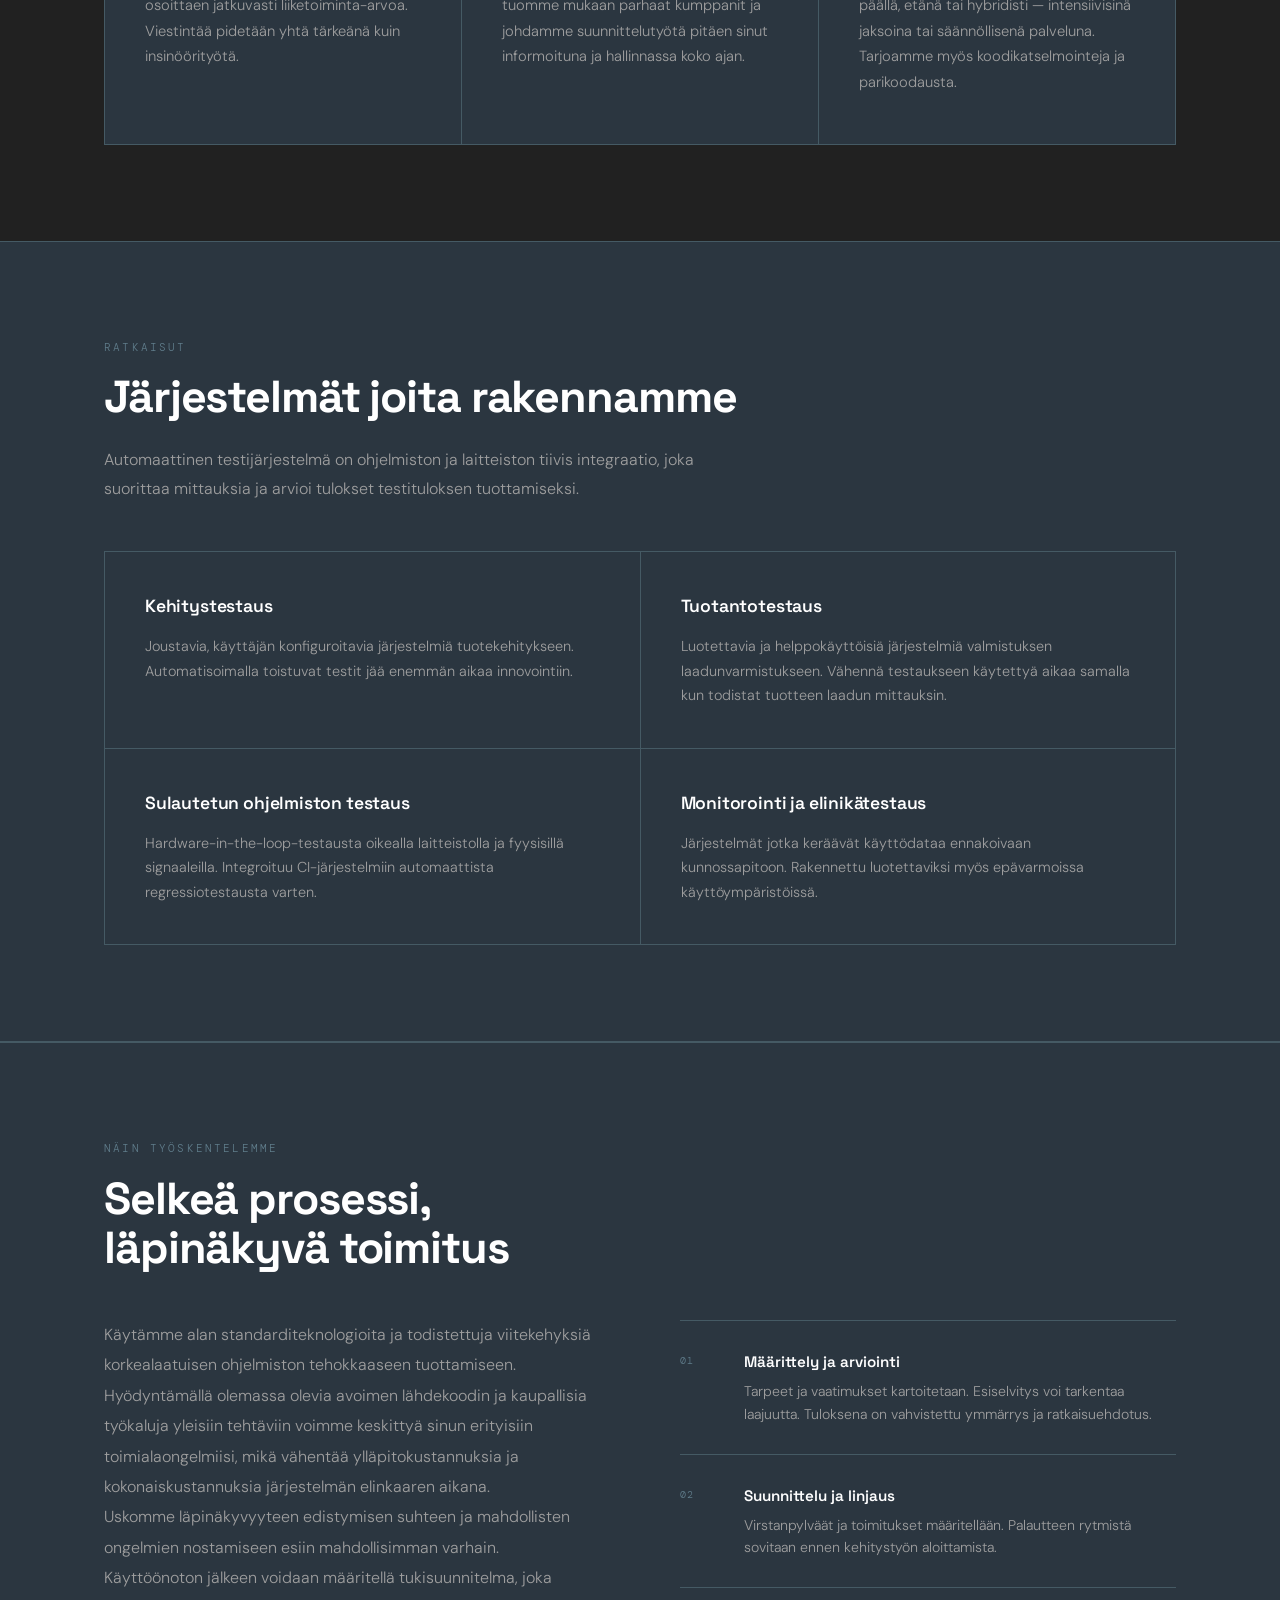
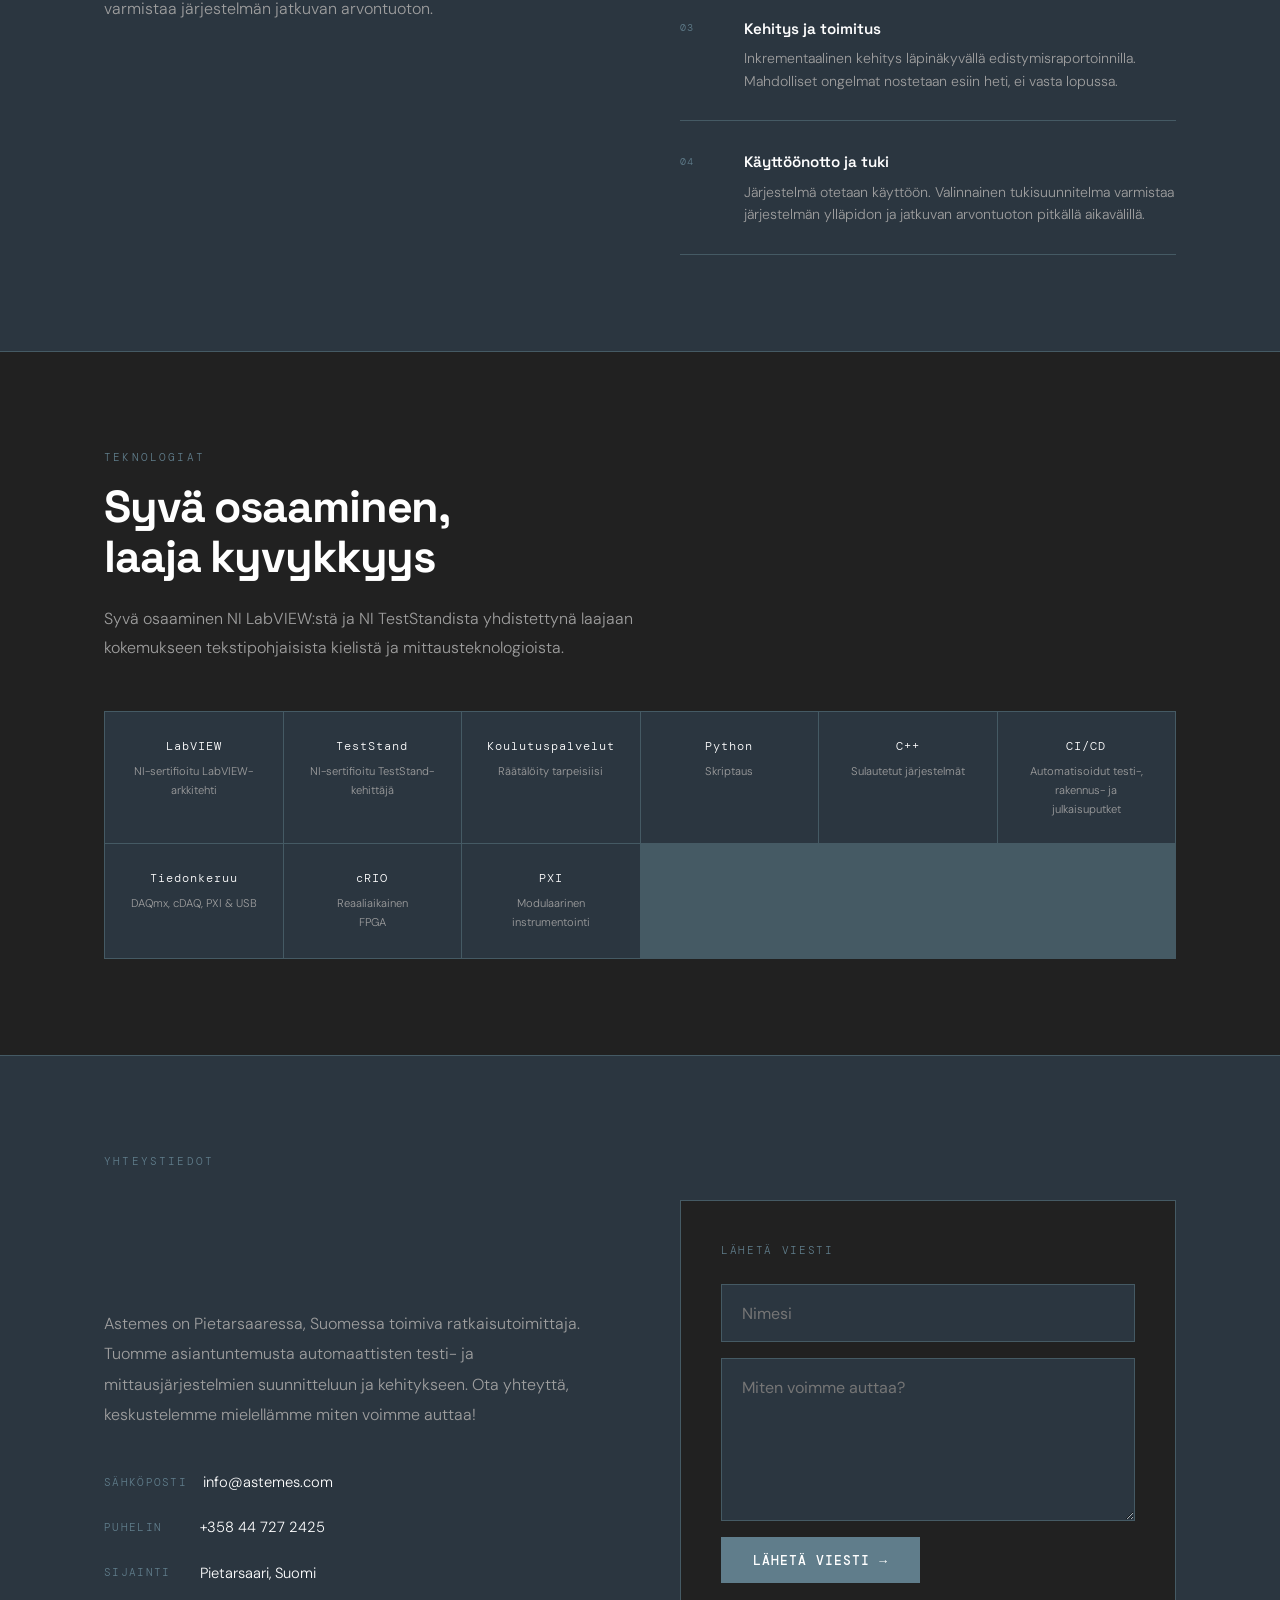
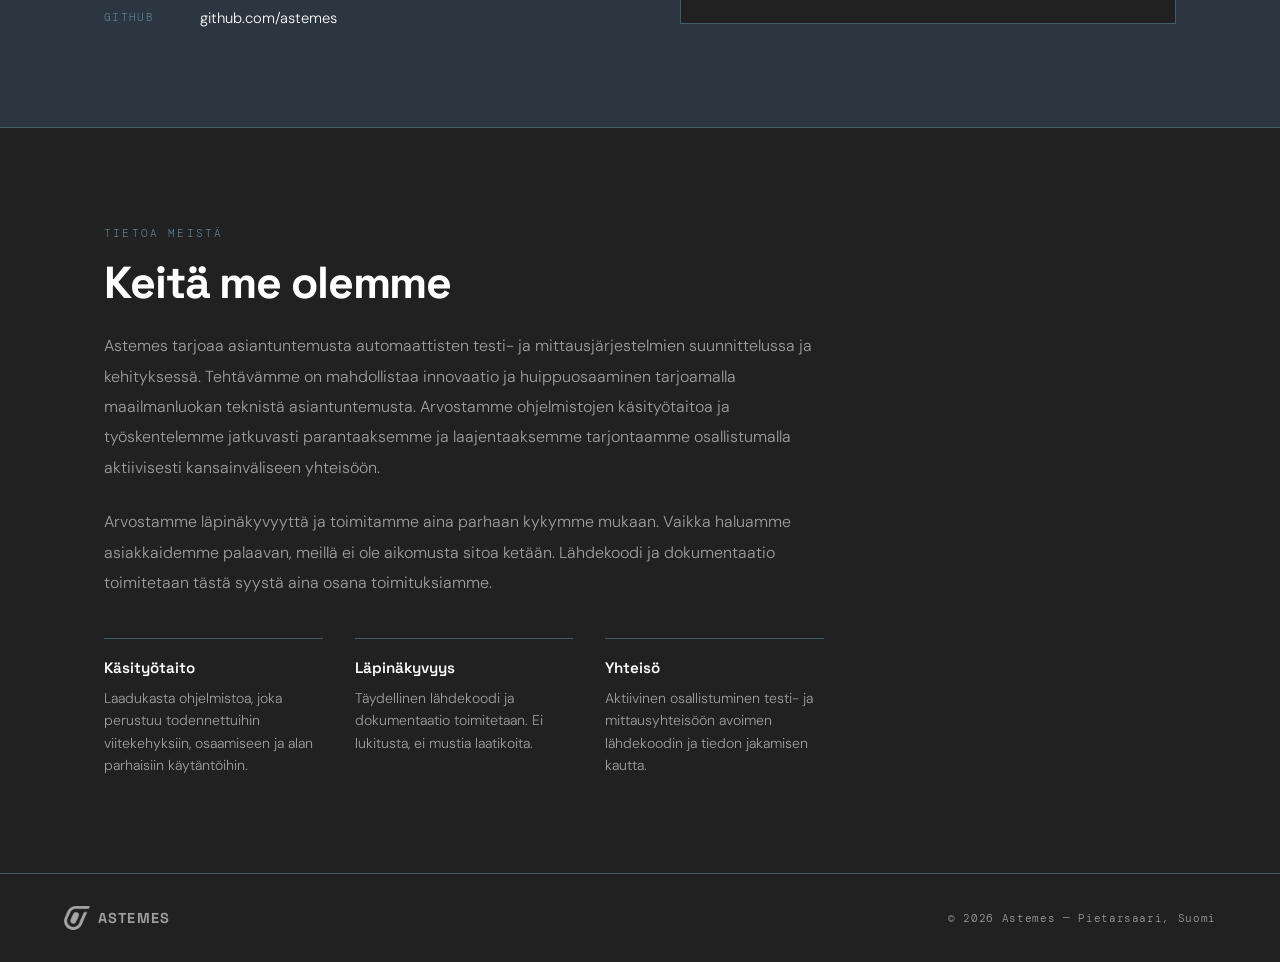
==== commit c49567ba: "Add swedish site" ====
--- a/fi/index.html
+++ b/fi/index.html
@@ -21,6 +21,7 @@
 <link rel="canonical" href="https://astemes.com/fi/">
 <link rel="alternate" hreflang="en" href="https://astemes.com/">
 <link rel="alternate" hreflang="fi" href="https://astemes.com/fi/">
+<link rel="alternate" hreflang="sv" href="https://astemes.com/sv/">
 <link rel="alternate" hreflang="x-default" href="https://astemes.com/">
 <link rel="icon" href="../brand_assets/Logo/Logo_alphasigma.svg" type="image/svg+xml">
 <link rel="preconnect" href="https://fonts.googleapis.com">
@@ -64,12 +65,14 @@
     <li><a href="#tech">Teknologiat</a></li>
     <li><a href="#contact">Yhteystiedot</a></li>
     <li><a href="#about">Tietoa meistä</a></li>
-    <li class="nav-lang-mobile" style="display:none;"><a href="/">EN</a> <a href="/fi/" class="active">FI</a></li>
+    <li class="nav-lang-mobile"><a href="/">EN</a> <a href="/fi/" class="active">FI</a> <a href="/sv/">SV</a></li>
   </ul>
   <div class="nav-lang">
     <a href="/">EN</a>
     <span class="nav-lang-sep">|</span>
     <a href="/fi/" class="active">FI</a>
+    <span class="nav-lang-sep">|</span>
+    <a href="/sv/">SV</a>
   </div>
   <a href="#contact" class="nav-cta">Ota yhteyttä</a>
   <button class="nav-hamburger" aria-label="Avaa valikko" aria-expanded="false" onclick="toggleMenu()">
--- a/style.css
+++ b/style.css
@@ -90,6 +90,7 @@
   transition: color 0.2s;
 }
 .nav-links a:hover { color: var(--accent); }
+.nav-links .nav-lang-mobile { display: none; }
 
 .nav-hamburger {
   display: none;
@@ -749,15 +750,21 @@
   }
   .nav-links.open { display: flex; }
   .nav-links .nav-lang-mobile {
-    display: flex;
-    gap: 1rem;
+    display: flex !important;
+    gap: 1.2rem;
     list-style: none;
+    margin-top: 1.5rem;
+    padding-top: 1.5rem;
+    border-top: 1px solid var(--border);
   }
-  .nav-links .nav-lang-mobile a {
+  .nav-lang-mobile a {
+    font-family: 'DM Mono', monospace;
     font-size: 0.85rem;
+    letter-spacing: 0.08em;
     color: var(--muted);
+    text-decoration: none;
   }
-  .nav-links .nav-lang-mobile a.active { color: var(--text); }
+  .nav-lang-mobile a.active { color: var(--text); border-bottom: 1px solid var(--accent); }
   .nav-hamburger { z-index: 1000; }
   .nav-links a {
     font-size: 1rem;
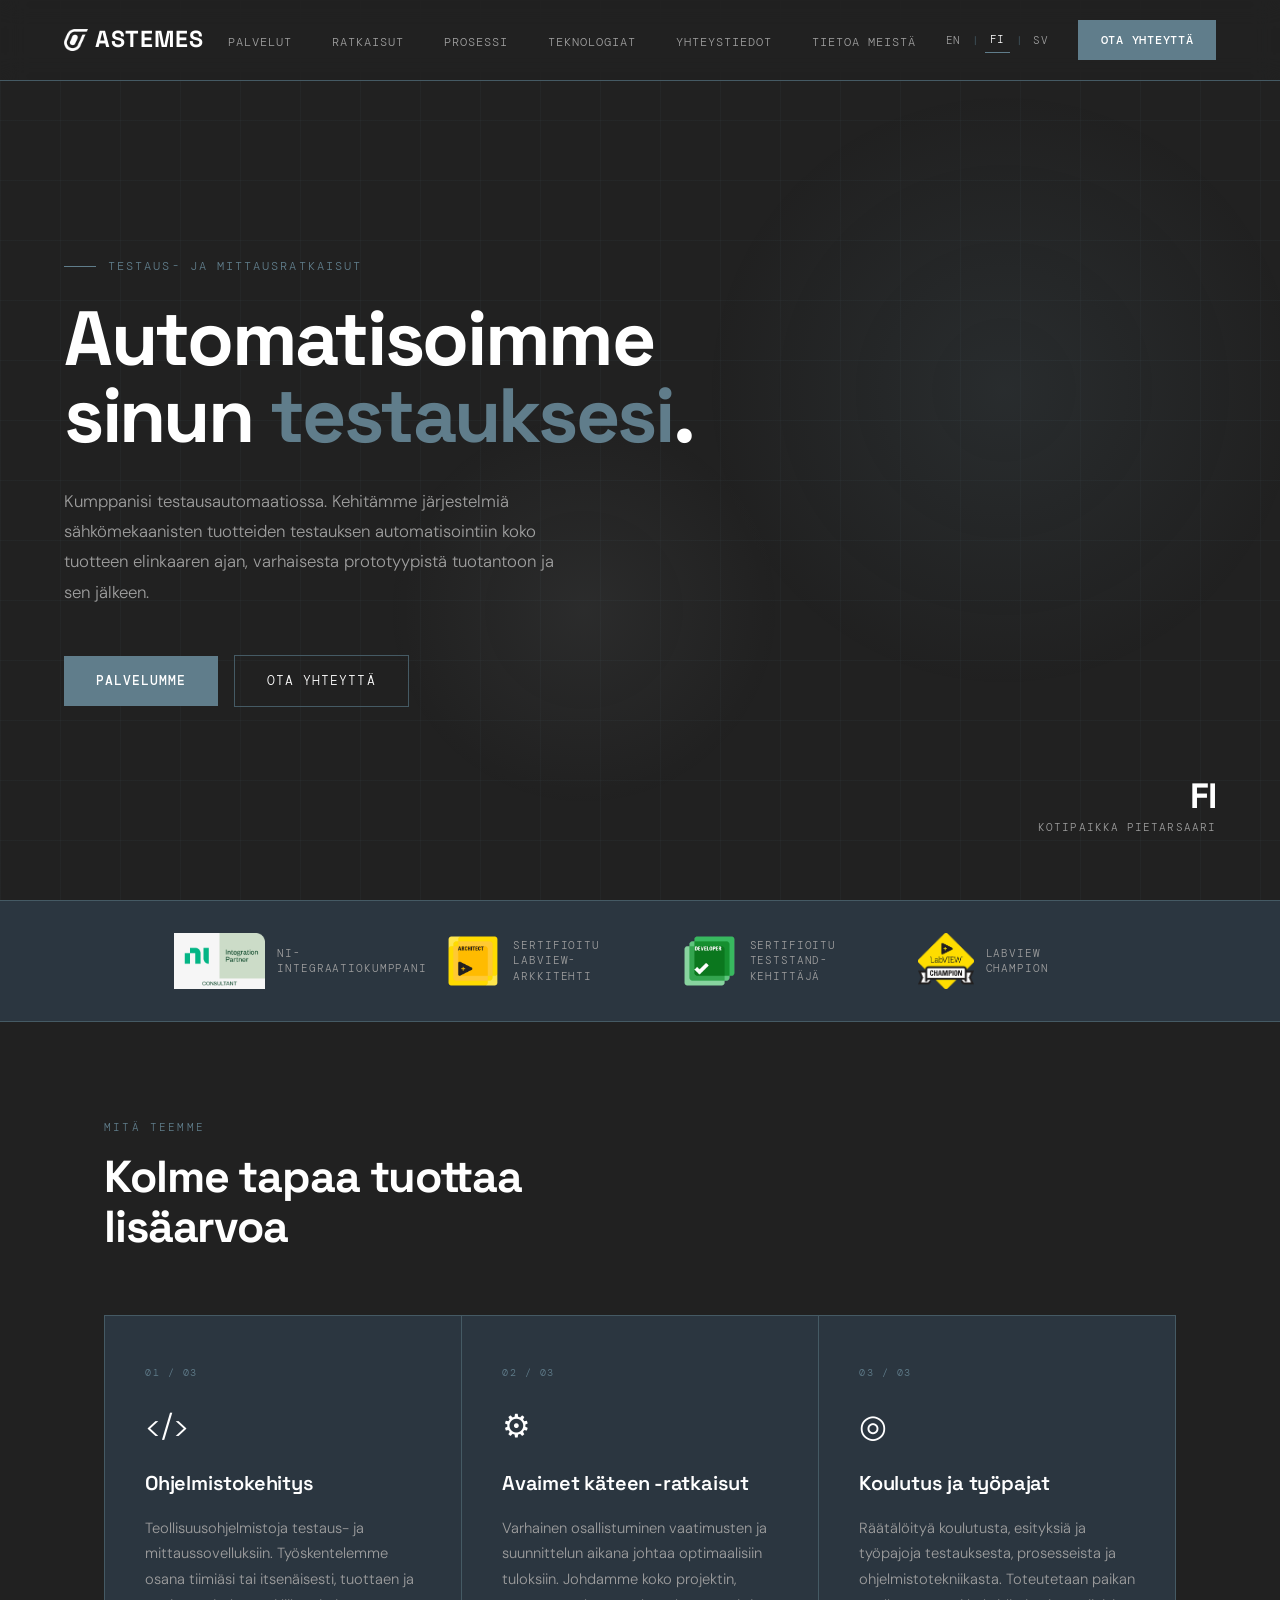
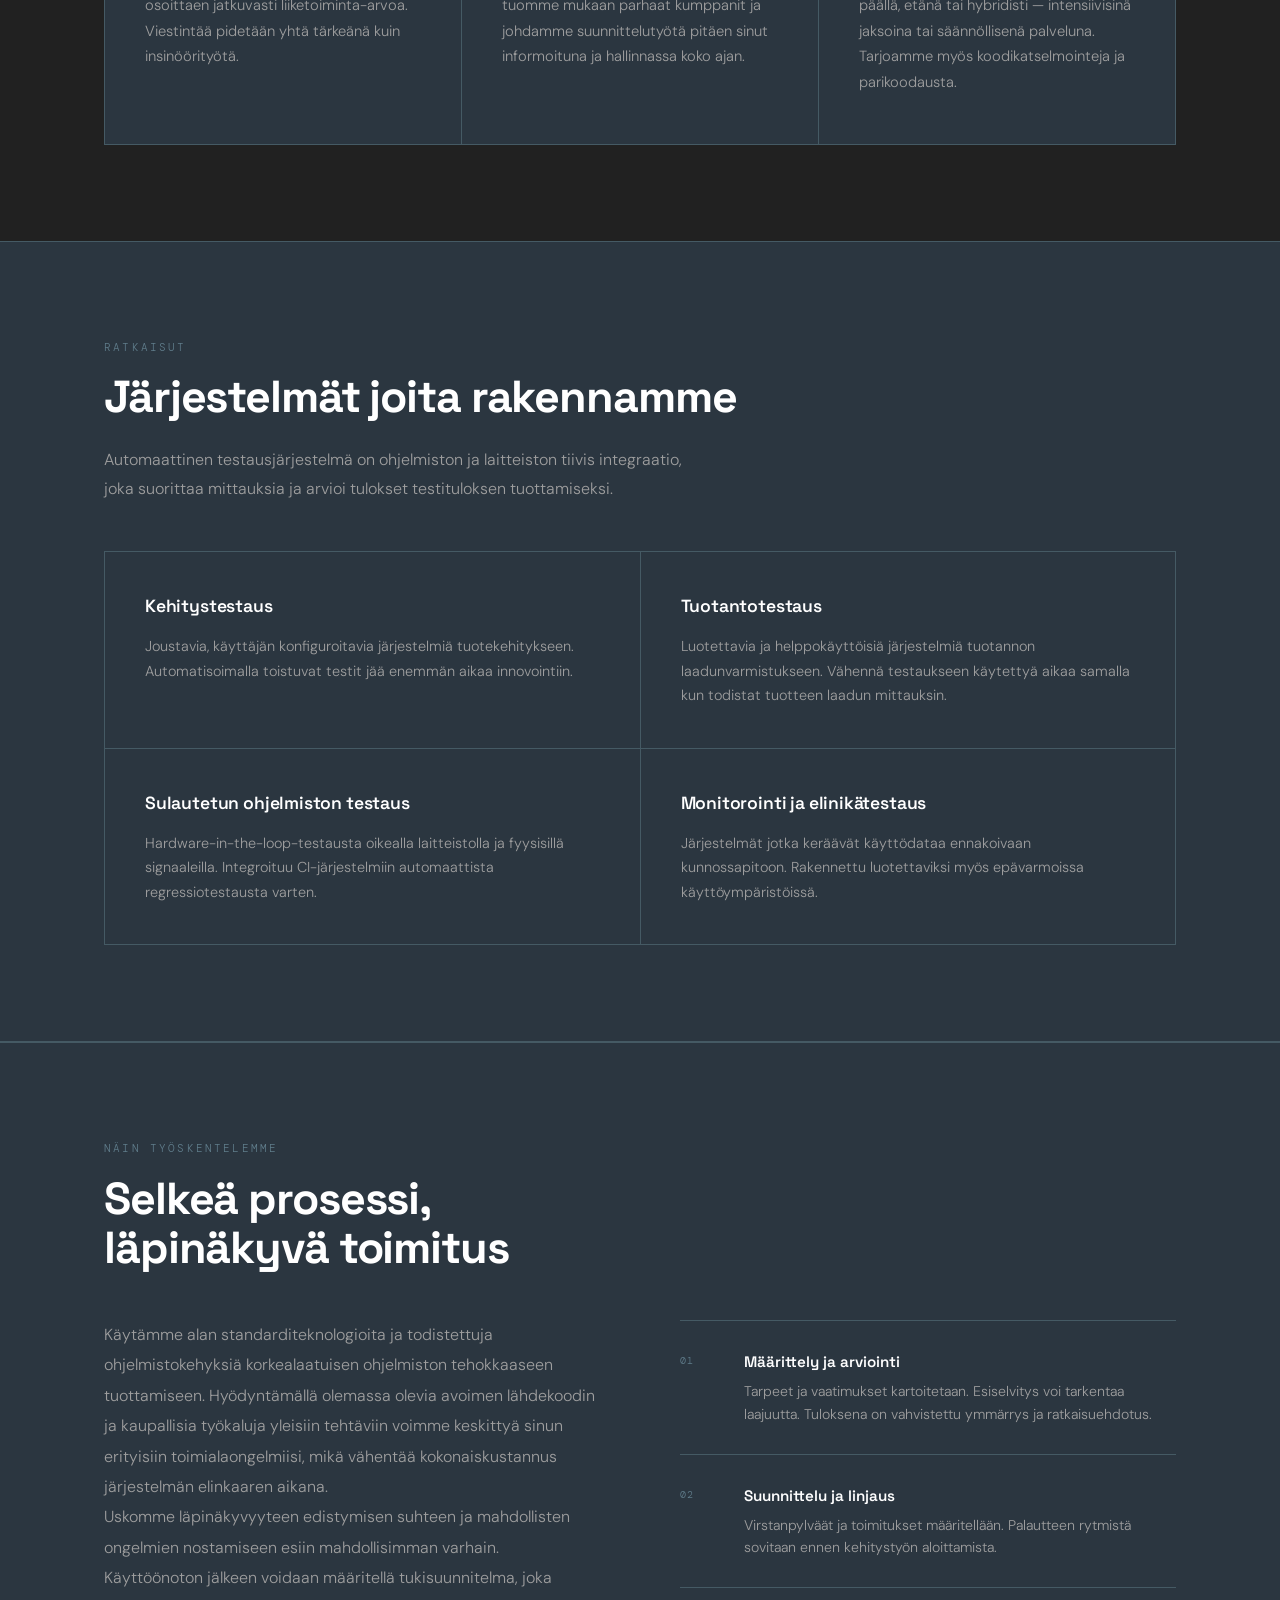
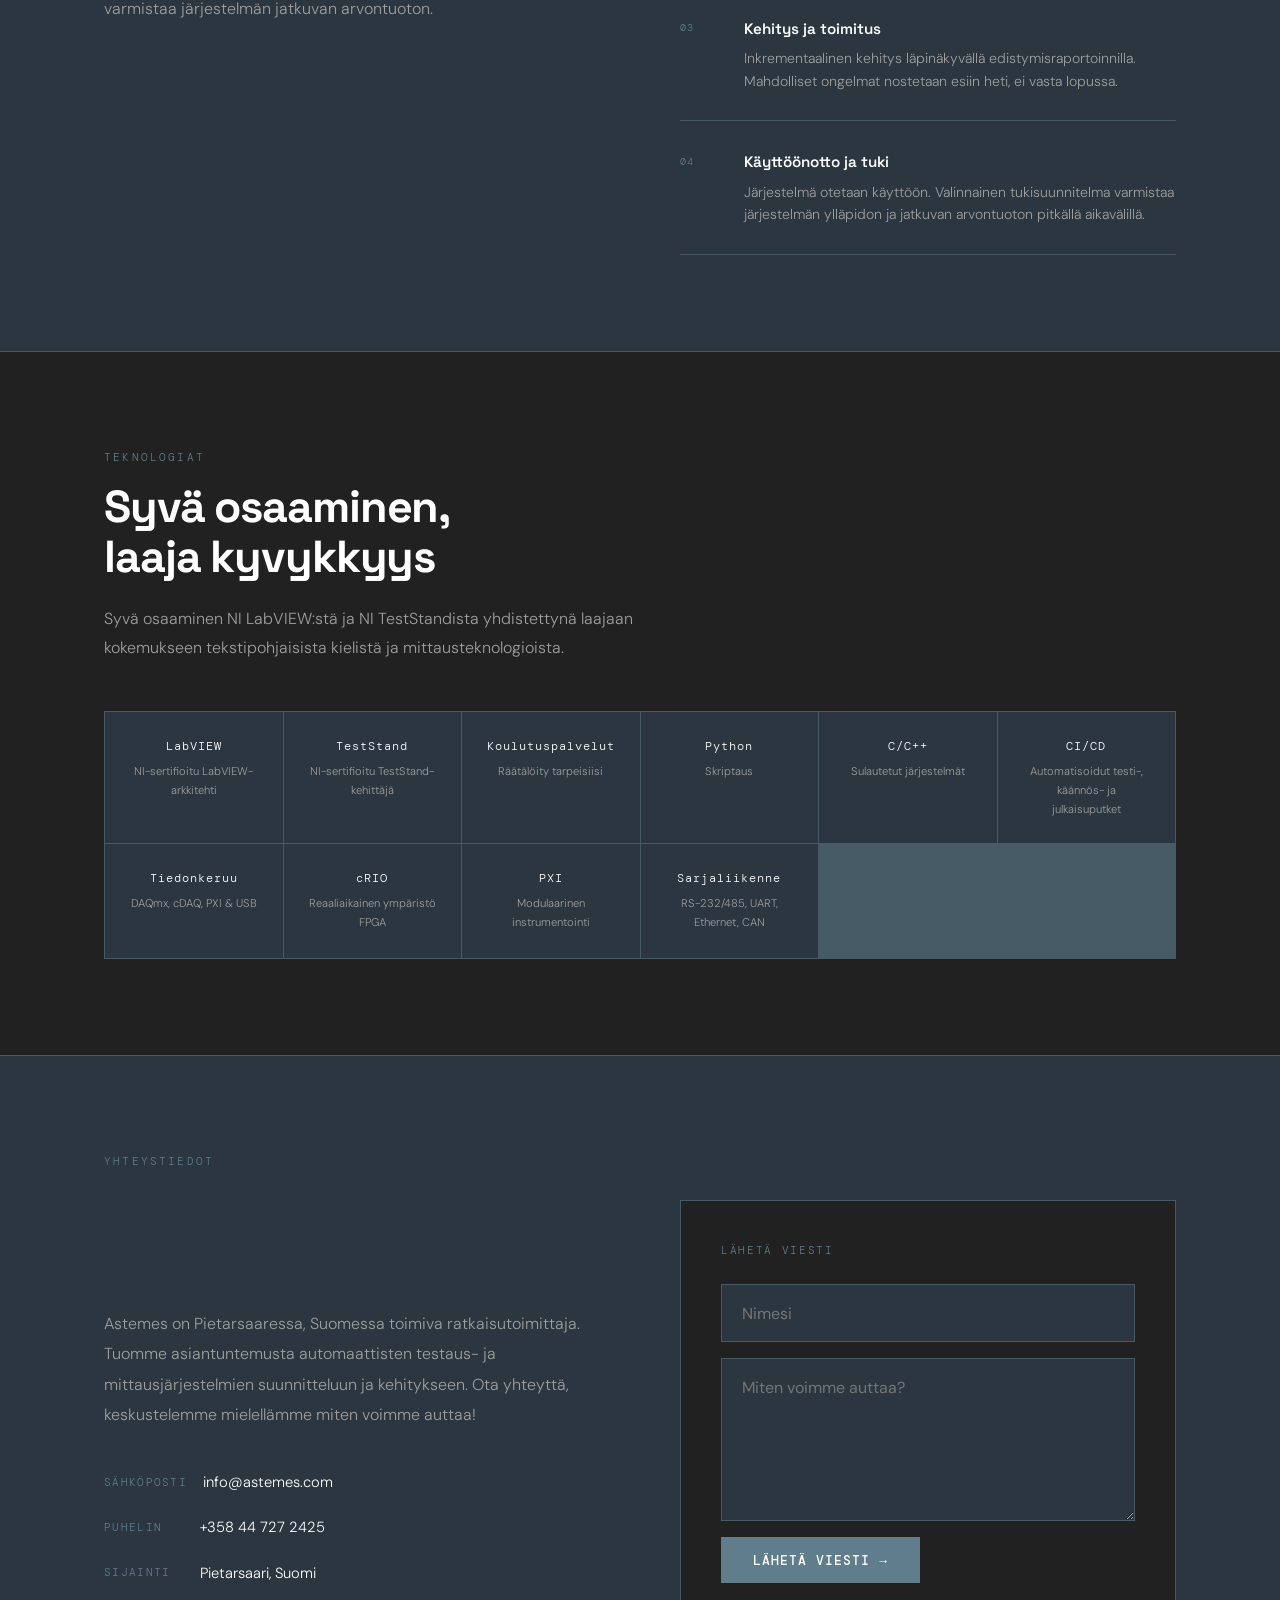
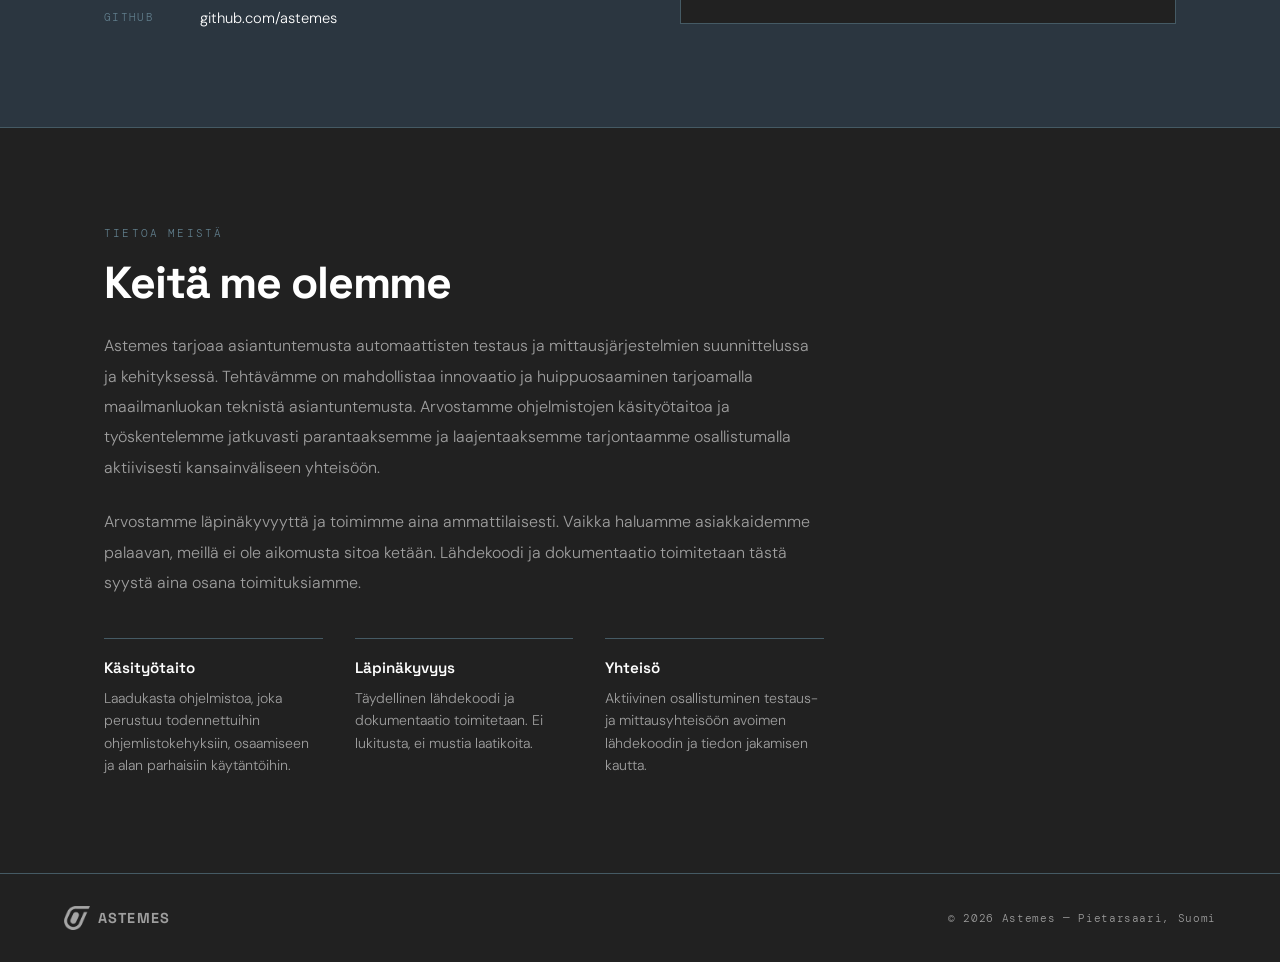
==== commit af49be7c: "Minor corrections to language" ====
--- a/fi/index.html
+++ b/fi/index.html
@@ -89,10 +89,10 @@
   <div class="hero-glow"></div>
   <div class="hero-glow2"></div>
   <div>
-    <div class="hero-label">Testi- ja mittausratkaisut</div>
+    <div class="hero-label">Testaus- ja mittausratkaisut</div>
     <h1>Automatisoimme<br>sinun <em>testauksesi</em>.</h1>
     <p class="hero-body">
-      Kumppanisi testiautomaatiossa. Kehitämme järjestelmiä sähkömekaanisten tuotteiden testauksen automatisointiin koko tuotteen elinkaaren ajan, varhaisesta prototyypistä tuotantoon ja sen jälkeen.
+      Kumppanisi testausautomaatiossa. Kehitämme järjestelmiä sähkömekaanisten tuotteiden testauksen automatisointiin koko tuotteen elinkaaren ajan, varhaisesta prototyypistä tuotantoon ja sen jälkeen.
     </p>
     <div class="hero-actions">
       <a href="#services" class="btn-primary">Palvelumme</a>
@@ -139,7 +139,7 @@
         <div class="service-num">01 / 03</div>
         <div class="service-icon">&lt;/&gt;</div>
         <h3 class="service-title">Ohjelmistokehitys</h3>
-        <p class="service-desc">Teollisuusohjelmistoja testi- ja mittaussovelluksiin. Työskentelemme osana tiimiäsi tai itsenäisesti, tuottaen ja osoittaen jatkuvasti liiketoiminta-arvoa. Viestintää pidetään yhtä tärkeänä kuin insinöörityötä.</p>
+        <p class="service-desc">Teollisuusohjelmistoja testaus- ja mittaussovelluksiin. Työskentelemme osana tiimiäsi tai itsenäisesti, tuottaen ja osoittaen jatkuvasti liiketoiminta-arvoa. Viestintää pidetään yhtä tärkeänä kuin insinöörityötä.</p>
       </div>
       <div class="service-card fade-in">
         <div class="service-num">02 / 03</div>
@@ -162,7 +162,7 @@
   <div class="section-inner">
     <div class="section-tag">Ratkaisut</div>
     <h2 class="section-title fade-in">Järjestelmät joita rakennamme</h2>
-    <p class="solutions-intro">Automaattinen testijärjestelmä on ohjelmiston ja laitteiston tiivis integraatio, joka suorittaa mittauksia ja arvioi tulokset testituloksen tuottamiseksi.</p>
+    <p class="solutions-intro">Automaattinen testausjärjestelmä on ohjelmiston ja laitteiston tiivis integraatio, joka suorittaa mittauksia ja arvioi tulokset testituloksen tuottamiseksi.</p>
     <div class="solutions-grid">
       <div class="solution-card fade-in">
         <h3 class="solution-title">Kehitystestaus</h3>
@@ -170,7 +170,7 @@
       </div>
       <div class="solution-card fade-in">
         <h3 class="solution-title">Tuotantotestaus</h3>
-        <p class="solution-desc">Luotettavia ja helppokäyttöisiä järjestelmiä valmistuksen laadunvarmistukseen. Vähennä testaukseen käytettyä aikaa samalla kun todistat tuotteen laadun mittauksin.</p>
+        <p class="solution-desc">Luotettavia ja helppokäyttöisiä järjestelmiä tuotannon laadunvarmistukseen. Vähennä testaukseen käytettyä aikaa samalla kun todistat tuotteen laadun mittauksin.</p>
       </div>
       <div class="solution-card fade-in">
         <h3 class="solution-title">Sulautetun ohjelmiston testaus</h3>
@@ -192,7 +192,7 @@
     <div class="process-grid">
       <div>
         <p class="process-desc">
-          Käytämme alan standarditeknologioita ja todistettuja viitekehyksiä korkealaatuisen ohjelmiston tehokkaaseen tuottamiseen. Hyödyntämällä olemassa olevia avoimen lähdekoodin ja kaupallisia työkaluja yleisiin tehtäviin voimme keskittyä sinun erityisiin toimialaongelmiisi, mikä vähentää ylläpitokustannuksia ja kokonaiskustannuksia järjestelmän elinkaaren aikana.
+          Käytämme alan standarditeknologioita ja todistettuja ohjelmistokehyksiä korkealaatuisen ohjelmiston tehokkaaseen tuottamiseen. Hyödyntämällä olemassa olevia avoimen lähdekoodin ja kaupallisia työkaluja yleisiin tehtäviin voimme keskittyä sinun erityisiin toimialaongelmiisi, mikä vähentää kokonaiskustannus järjestelmän elinkaaren aikana.
         </p>
         <p class="process-desc">
           Uskomme läpinäkyvyyteen edistymisen suhteen ja mahdollisten ongelmien nostamiseen esiin mahdollisimman varhain. Käyttöönoton jälkeen voidaan määritellä tukisuunnitelma, joka varmistaa järjestelmän jatkuvan arvontuoton.
@@ -256,12 +256,12 @@
         <div class="tech-badge-role">Skriptaus</div>
       </div>
       <div class="tech-badge fade-in">
-        <div class="tech-badge-name">C++</div>
+        <div class="tech-badge-name">C/C++</div>
         <div class="tech-badge-role">Sulautetut järjestelmät</div>
       </div>
       <div class="tech-badge fade-in">
         <div class="tech-badge-name">CI/CD</div>
-        <div class="tech-badge-role">Automatisoidut testi-, rakennus- ja julkaisuputket</div>
+        <div class="tech-badge-role">Automatisoidut testi-, käännös- ja julkaisuputket</div>
       </div>
       <div class="tech-badge fade-in">
         <div class="tech-badge-name">Tiedonkeruu</div>
@@ -269,7 +269,7 @@
       </div>
       <div class="tech-badge fade-in">
         <div class="tech-badge-name">cRIO</div>
-        <div class="tech-badge-role">Reaaliaikainen<br/>FPGA</div>
+        <div class="tech-badge-role">Reaaliaikainen ympäristö<br/>FPGA</div>
       </div>
       <div class="tech-badge fade-in">
         <div class="tech-badge-name">PXI</div>
@@ -277,7 +277,7 @@
       </div>
       <div class="tech-badge fade-in">
         <div class="tech-badge-name">Sarjaliikenne</div>
-        <div class="tech-badge-role">RS-232/485, CAN</div>
+        <div class="tech-badge-role">RS-232/485, UART, Ethernet, CAN</div>
       </div>
       <div class="tech-badge fade-in">
         <div class="tech-badge-name">Instrumentti-integraatio</div>
@@ -299,7 +299,7 @@
         <div class="section-tag">Yhteystiedot</div>
         <h2 class="section-title fade-in">Ratkaistaan yhdessä<br>testaushasteesi</h2>
         <p class="contact-desc">
-          Astemes on Pietarsaaressa, Suomessa toimiva ratkaisutoimittaja. Tuomme asiantuntemusta automaattisten testi- ja mittausjärjestelmien suunnitteluun ja kehitykseen. Ota yhteyttä, keskustelemme mielellämme miten voimme auttaa!
+          Astemes on Pietarsaaressa, Suomessa toimiva ratkaisutoimittaja. Tuomme asiantuntemusta automaattisten testaus- ja mittausjärjestelmien suunnitteluun ja kehitykseen. Ota yhteyttä, keskustelemme mielellämme miten voimme auttaa!
         </p>
         <div class="contact-detail">
           <div class="contact-item">
@@ -343,15 +343,15 @@
     <h2 class="section-title fade-in">Keitä me olemme</h2>
     <div class="about-content">
       <p class="about-text">
-        Astemes tarjoaa asiantuntemusta automaattisten testi- ja mittausjärjestelmien suunnittelussa ja kehityksessä. Tehtävämme on mahdollistaa innovaatio ja huippuosaaminen tarjoamalla maailmanluokan teknistä asiantuntemusta. Arvostamme ohjelmistojen käsityötaitoa ja työskentelemme jatkuvasti parantaaksemme ja laajentaaksemme tarjontaamme osallistumalla aktiivisesti kansainväliseen yhteisöön.
+        Astemes tarjoaa asiantuntemusta automaattisten testaus ja mittausjärjestelmien suunnittelussa ja kehityksessä. Tehtävämme on mahdollistaa innovaatio ja huippuosaaminen tarjoamalla maailmanluokan teknistä asiantuntemusta. Arvostamme ohjelmistojen käsityötaitoa ja työskentelemme jatkuvasti parantaaksemme ja laajentaaksemme tarjontaamme osallistumalla aktiivisesti kansainväliseen yhteisöön.
       </p>
       <p class="about-text">
-        Arvostamme läpinäkyvyyttä ja toimitamme aina parhaan kykymme mukaan. Vaikka haluamme asiakkaidemme palaavan, meillä ei ole aikomusta sitoa ketään. Lähdekoodi ja dokumentaatio toimitetaan tästä syystä aina osana toimituksiamme.
+        Arvostamme läpinäkyvyyttä ja toimimme aina ammattilaisesti. Vaikka haluamme asiakkaidemme palaavan, meillä ei ole aikomusta sitoa ketään. Lähdekoodi ja dokumentaatio toimitetaan tästä syystä aina osana toimituksiamme.
       </p>
       <div class="about-values">
         <div class="about-value fade-in">
           <h3 class="about-value-title">Käsityötaito</h3>
-          <p class="about-value-text">Laadukasta ohjelmistoa, joka perustuu todennettuihin viitekehyksiin, osaamiseen ja alan parhaisiin käytäntöihin.</p>
+          <p class="about-value-text">Laadukasta ohjelmistoa, joka perustuu todennettuihin ohjemlistokehyksiin, osaamiseen ja alan parhaisiin käytäntöihin.</p>
         </div>
         <div class="about-value fade-in">
           <h3 class="about-value-title">Läpinäkyvyys</h3>
@@ -359,7 +359,7 @@
         </div>
         <div class="about-value fade-in">
           <h3 class="about-value-title">Yhteisö</h3>
-          <p class="about-value-text">Aktiivinen osallistuminen testi- ja mittausyhteisöön avoimen lähdekoodin ja tiedon jakamisen kautta.</p>
+          <p class="about-value-text">Aktiivinen osallistuminen testaus- ja mittausyhteisöön avoimen lähdekoodin ja tiedon jakamisen kautta.</p>
         </div>
       </div>
     </div>
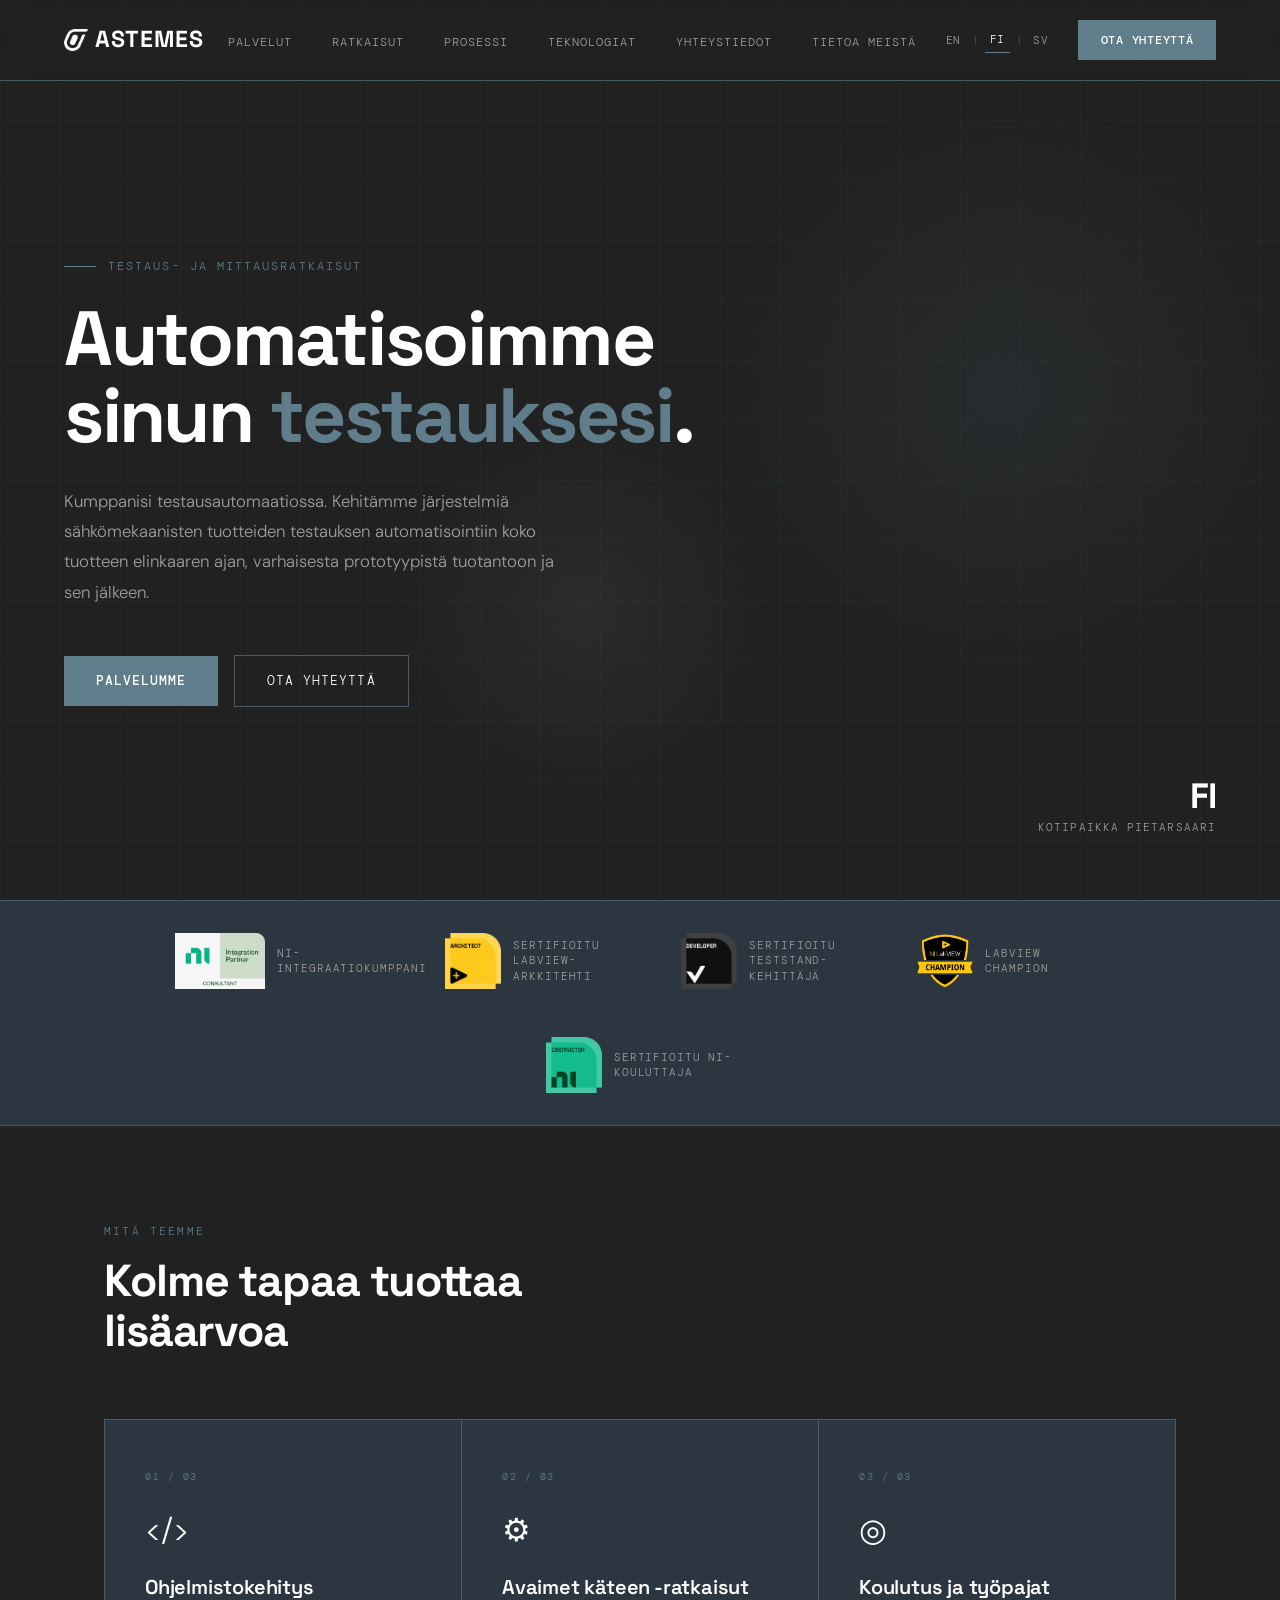
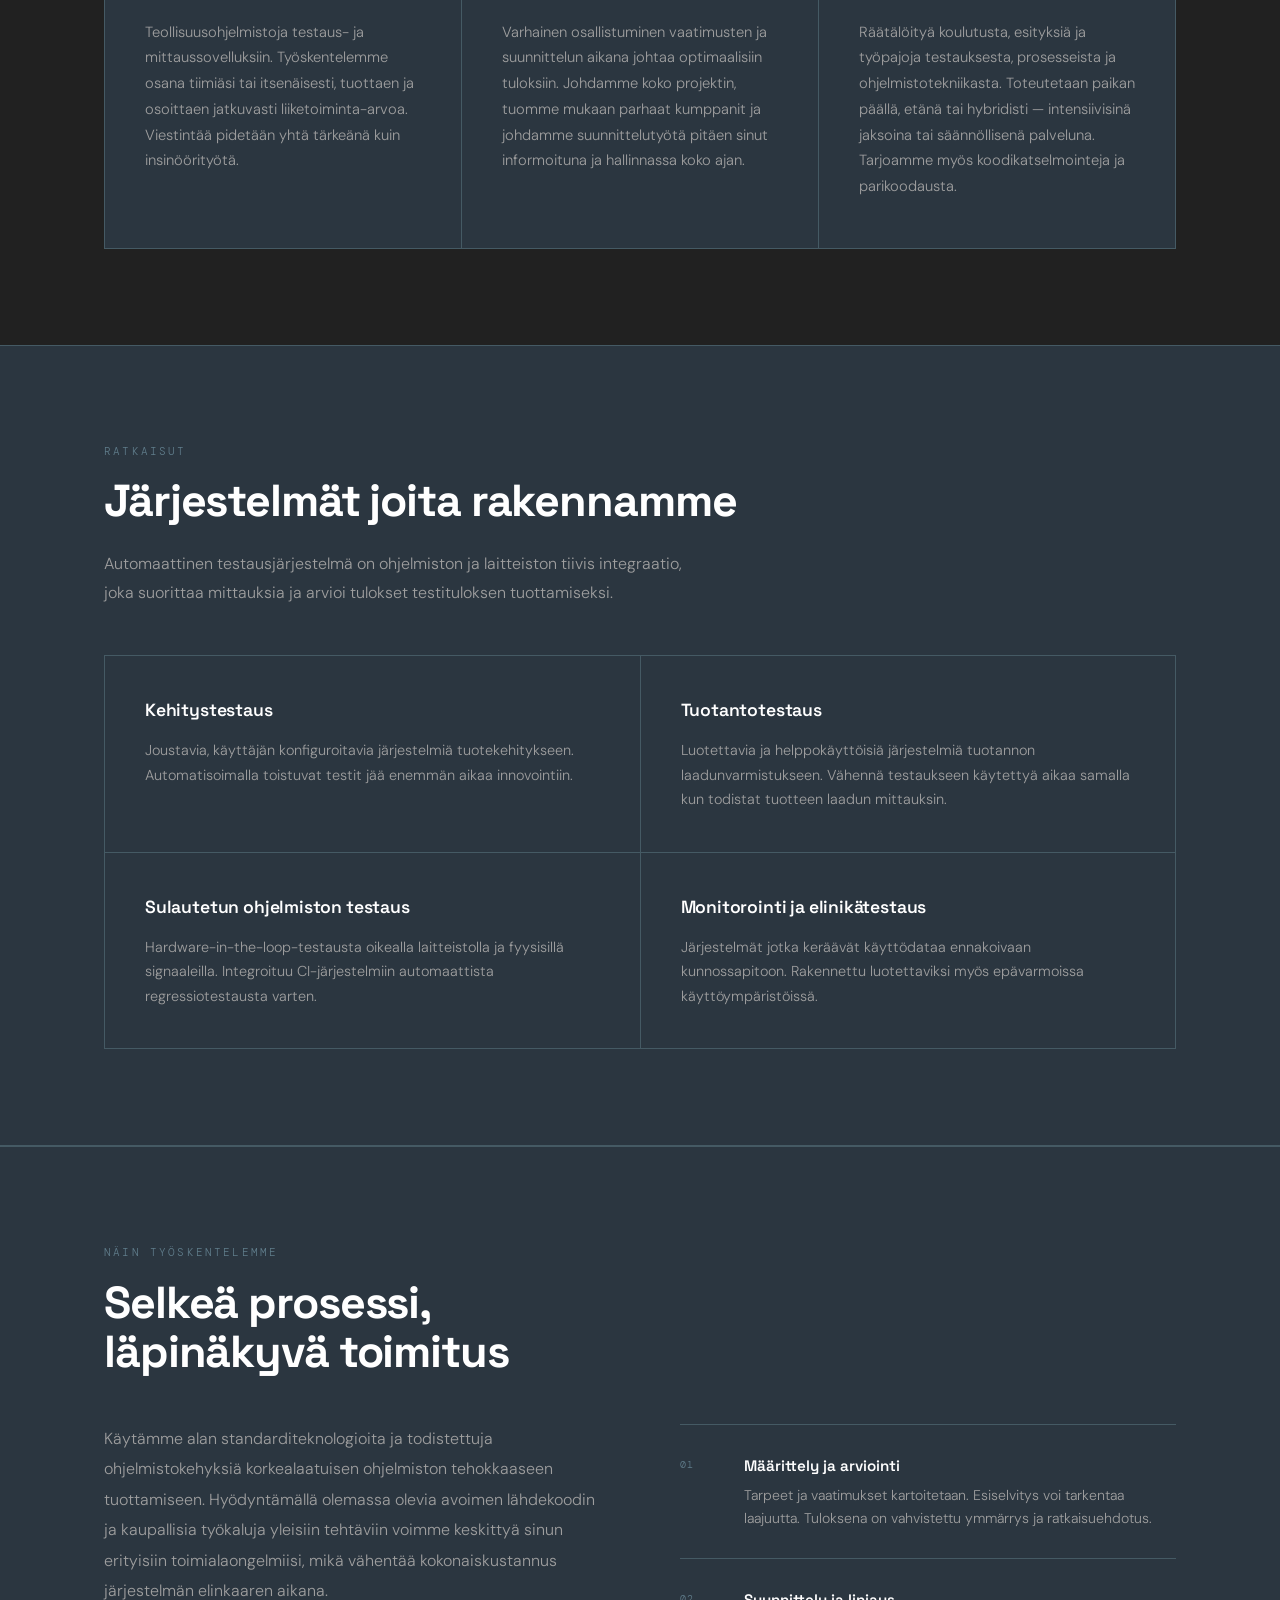
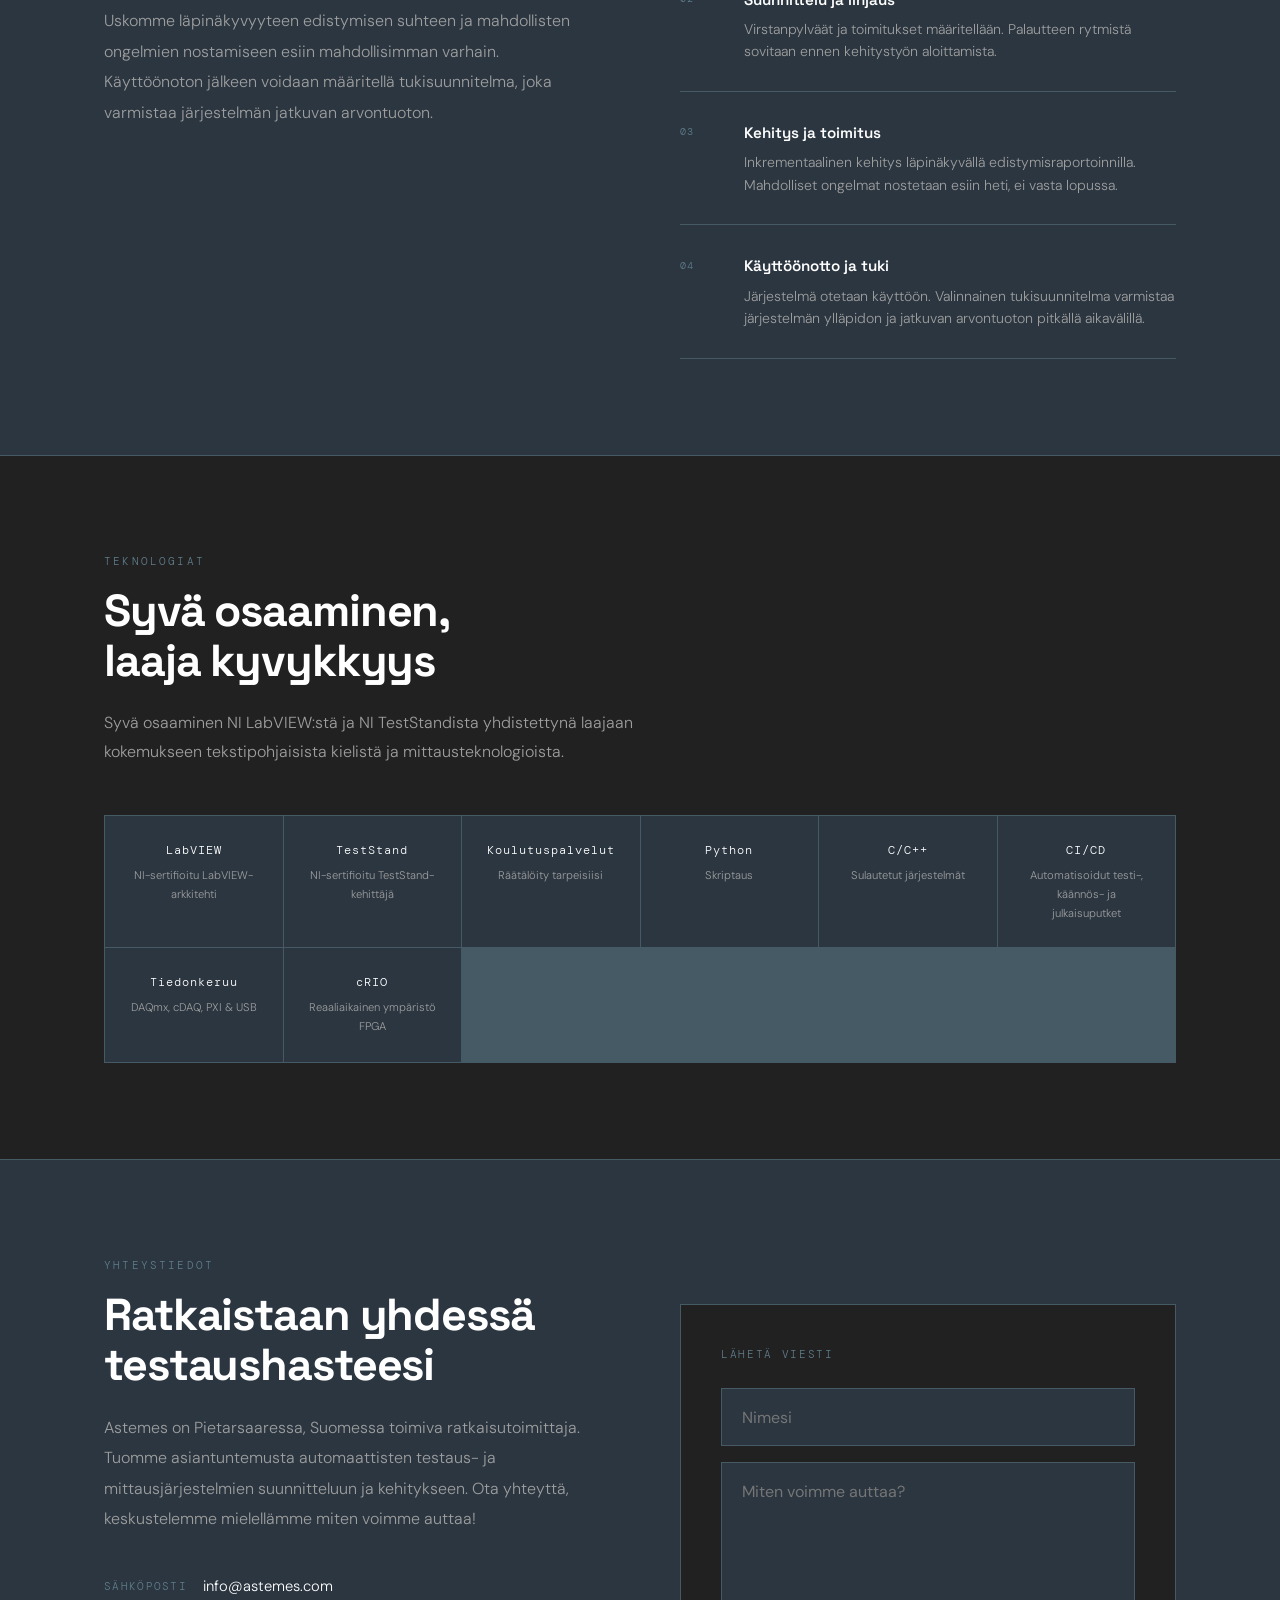
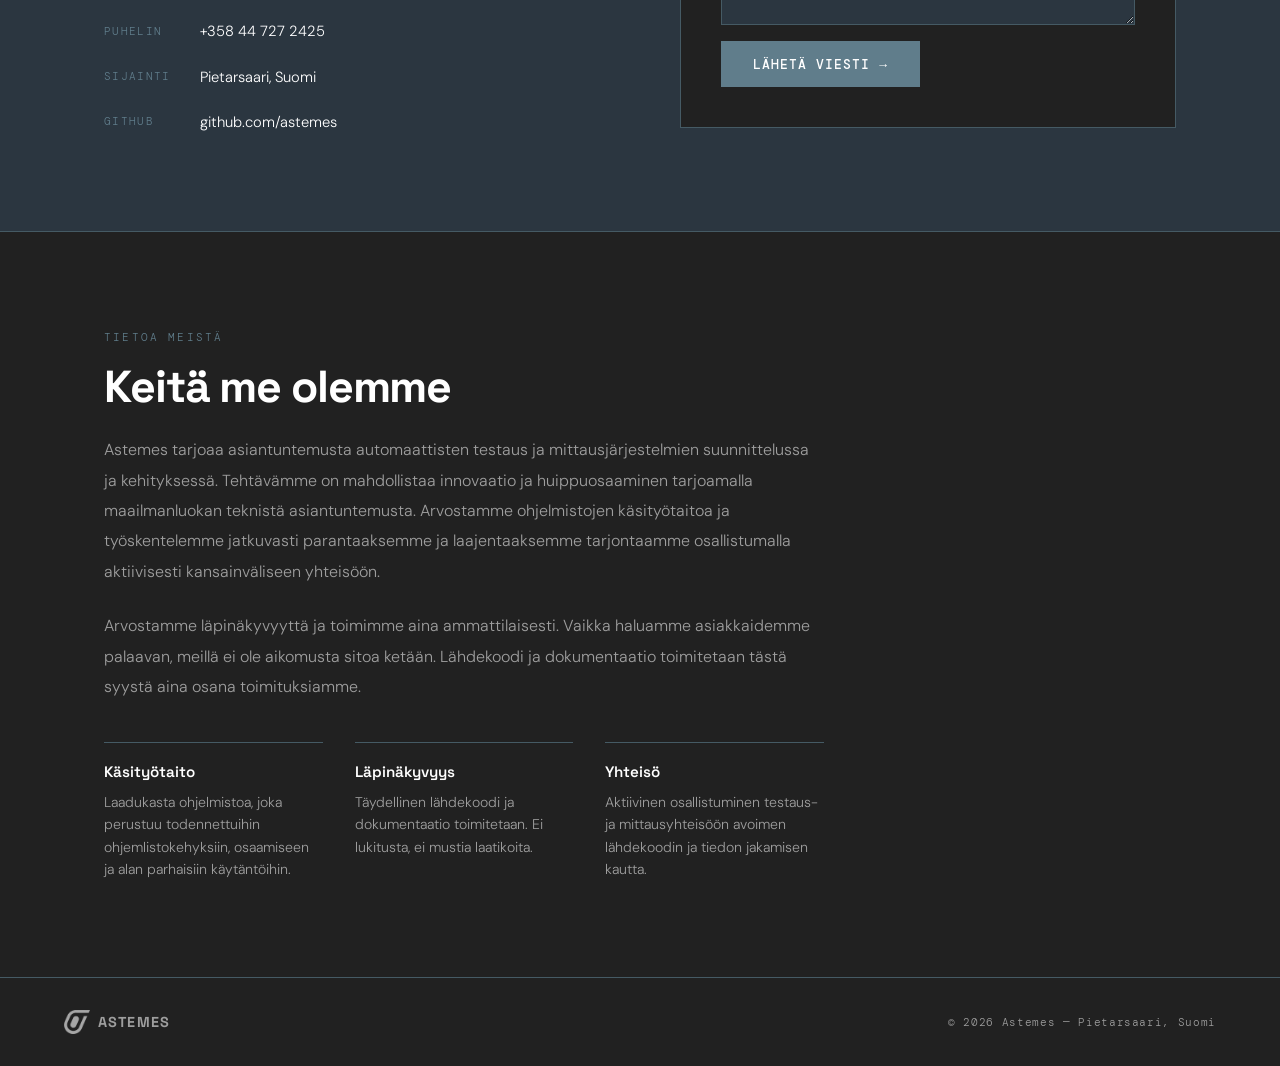
==== commit 3f607568: "Add instructor badge" ====
--- a/fi/index.html
+++ b/fi/index.html
@@ -126,6 +126,10 @@
       <img src="../brand_assets/Logo/3rd Party/LV_Champ_Logo.png" alt="LabVIEW Champion" width="237" height="237" loading="lazy">
       <span class="badge-bar-label">LabVIEW Champion</span>
     </div>
+    <div class="badge-bar-item">
+      <img src="../brand_assets/Logo/3rd Party/NI Instructor.png" alt="Sertifioitu NI-kouluttaja" width="500" height="500" loading="lazy">
+      <span class="badge-bar-label">Sertifioitu NI-kouluttaja</span>
+    </div>
   </div>
 </div>
 
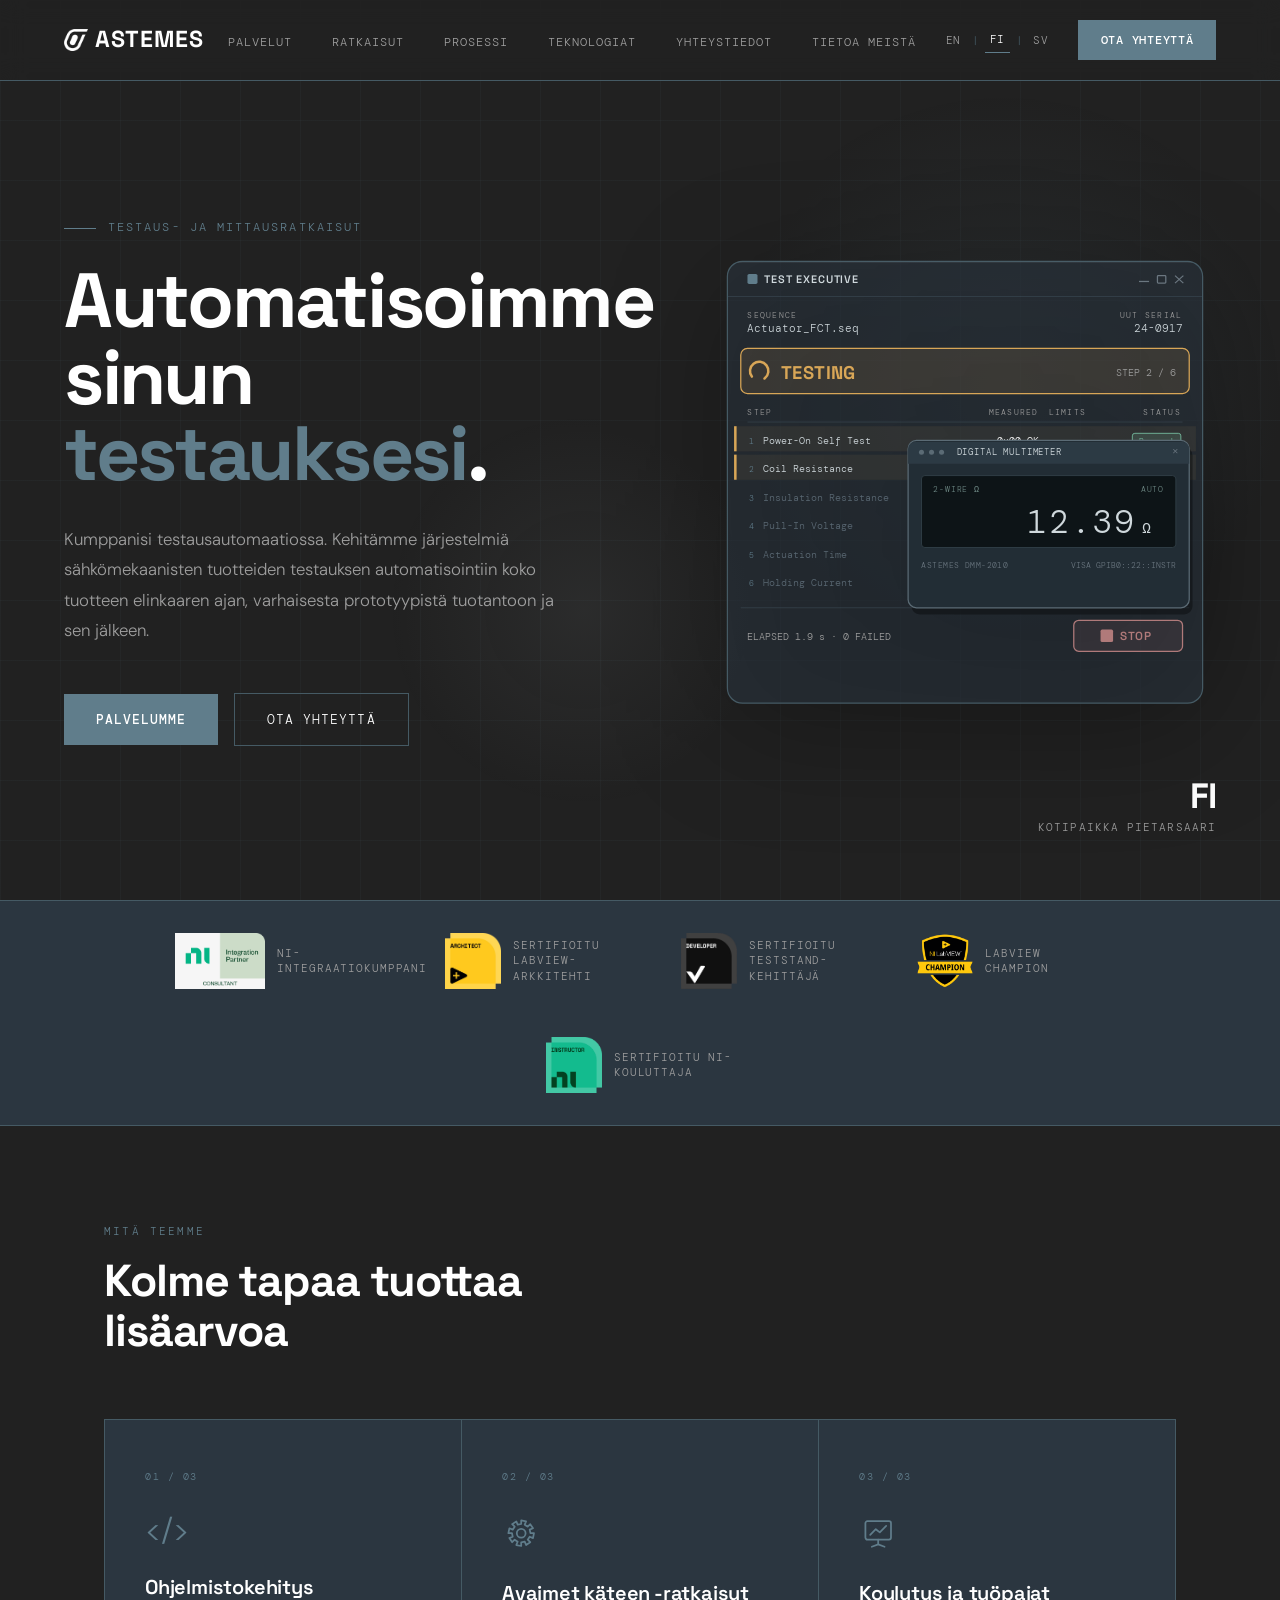
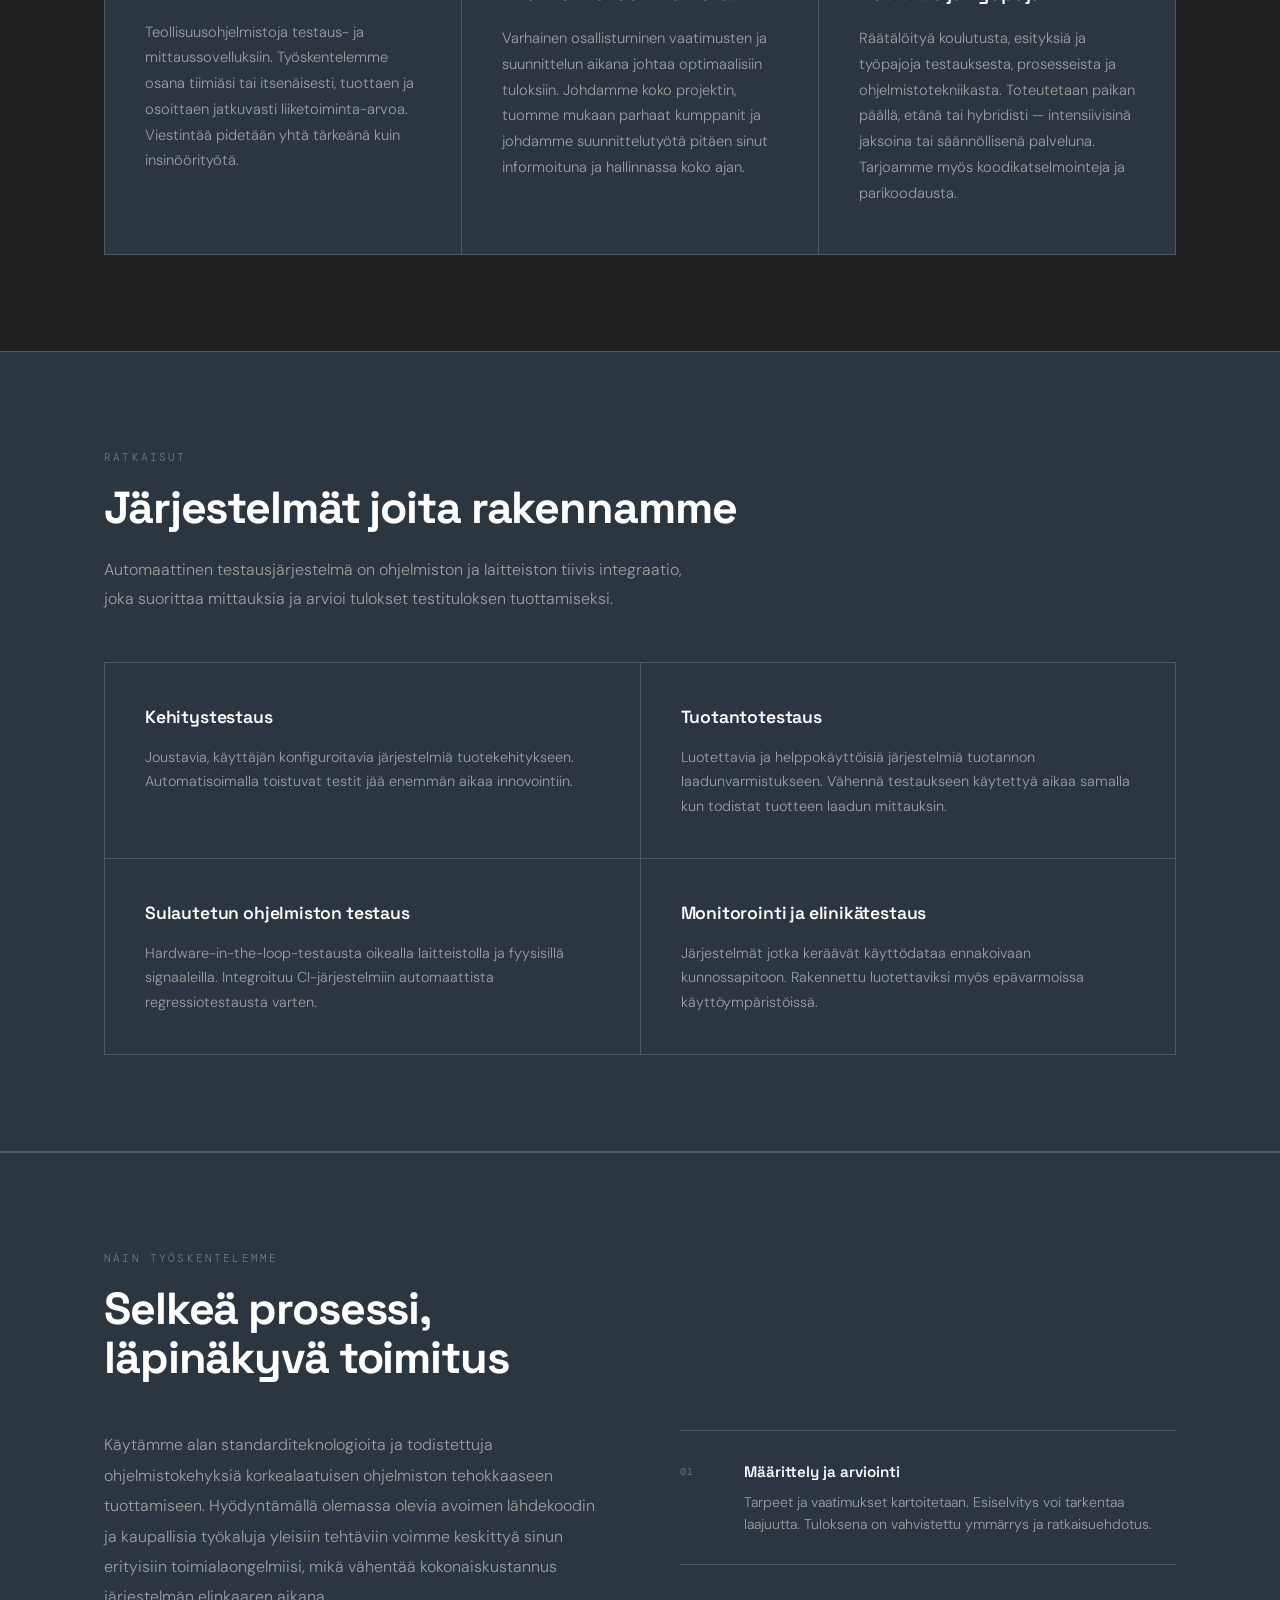
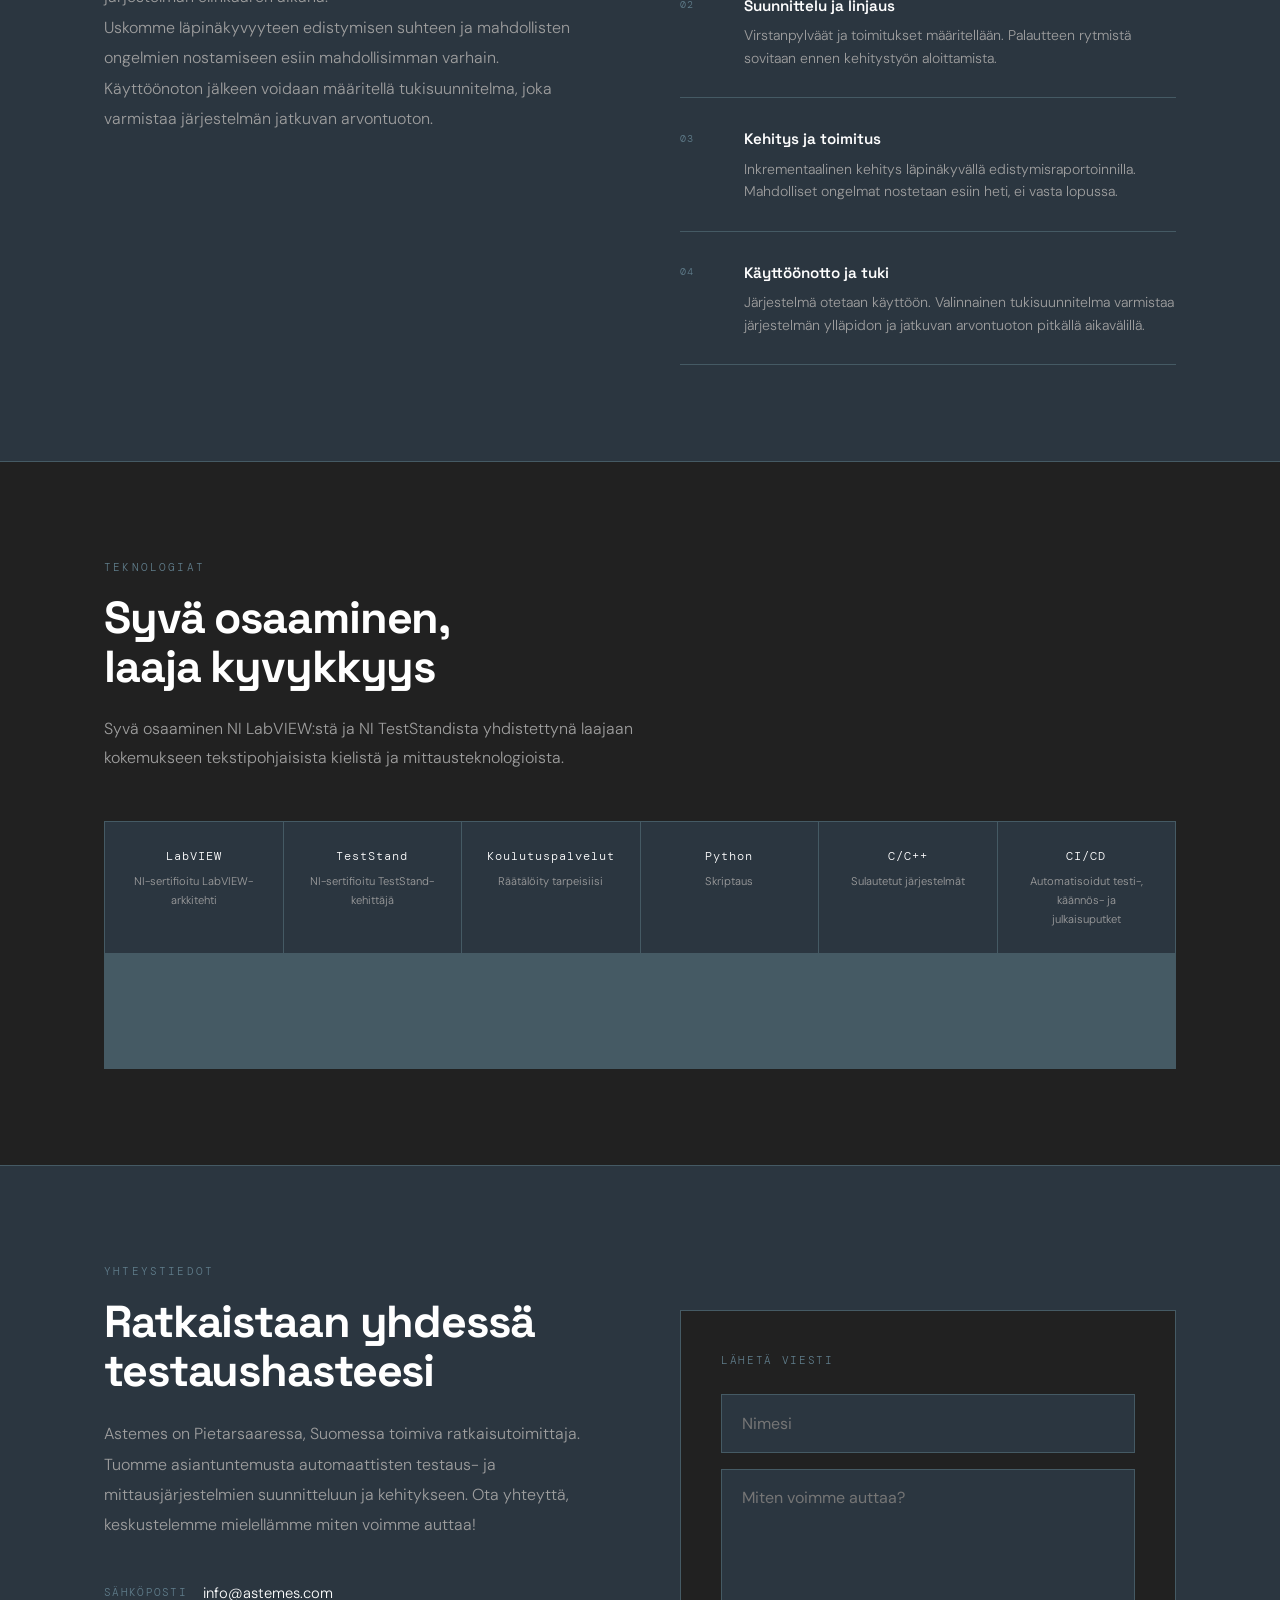
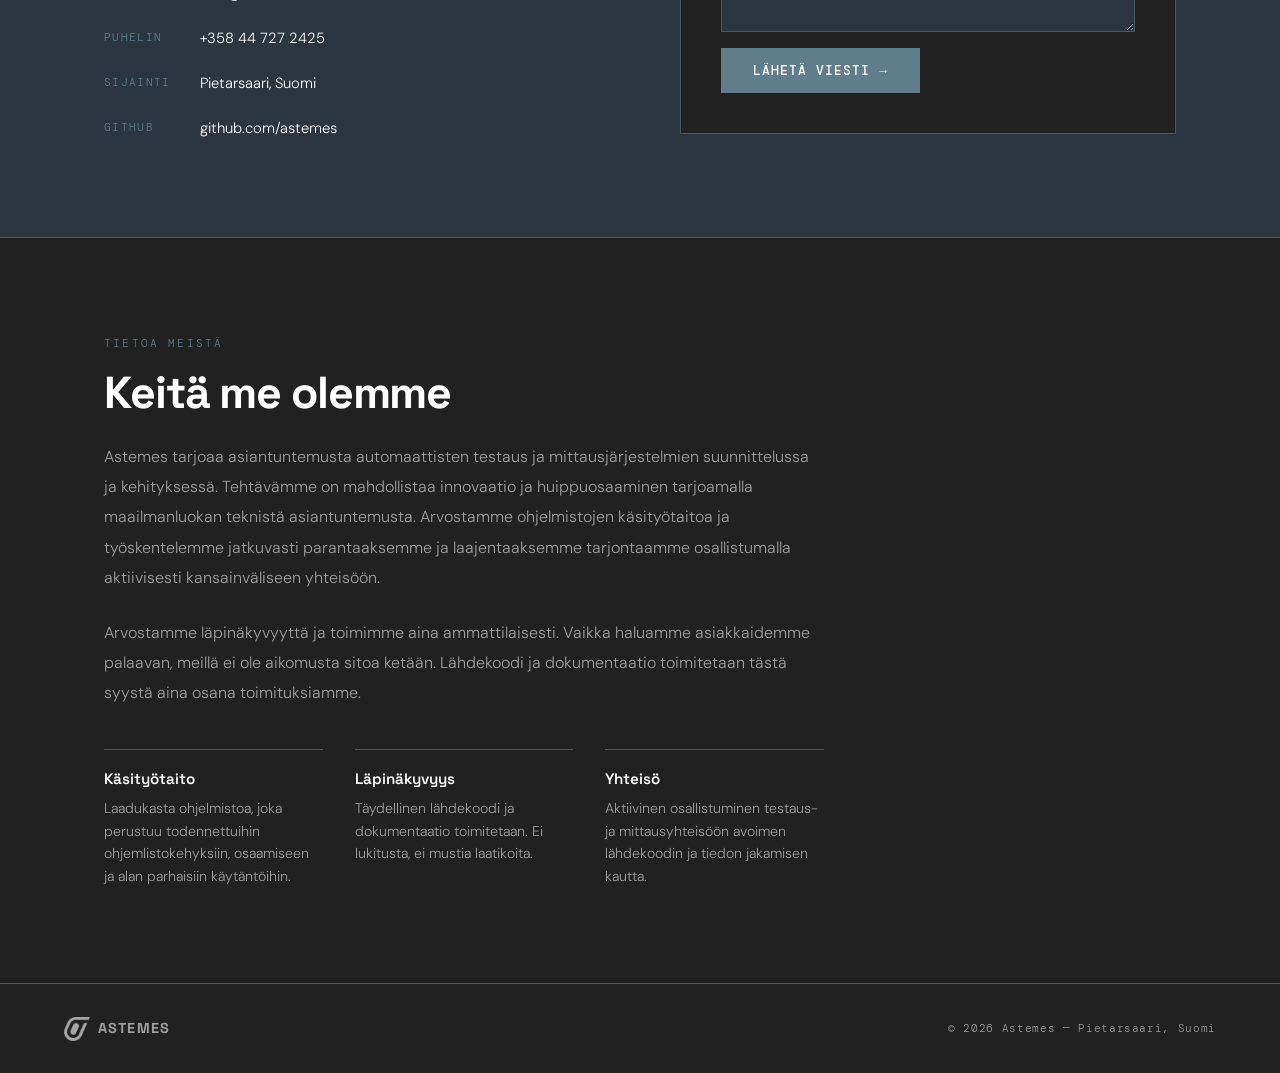
==== commit c55cb760: "Add animated Test Executive hero panel and refresh service icons Add a self-contained animated "Test" ====
--- a/fi/index.html
+++ b/fi/index.html
@@ -88,7 +88,7 @@
 <section class="hero">
   <div class="hero-glow"></div>
   <div class="hero-glow2"></div>
-  <div>
+  <div class="hero-content">
     <div class="hero-label">Testaus- ja mittausratkaisut</div>
     <h1>Automatisoimme<br>sinun <em>testauksesi</em>.</h1>
     <p class="hero-body">
@@ -99,6 +99,7 @@
       <a href="#contact" class="btn-ghost">Ota yhteyttä</a>
     </div>
   </div>
+  <div class="hero-visual"></div>
   <div class="hero-stats">
     <div class="stat-item">
       <div class="stat-num">FI</div>
@@ -147,13 +148,24 @@
       </div>
       <div class="service-card fade-in">
         <div class="service-num">02 / 03</div>
-        <div class="service-icon">⚙</div>
+        <div class="service-icon" aria-hidden="true">
+          <svg viewBox="0 0 48 48" fill="none" stroke="currentColor" stroke-width="2.2" stroke-linejoin="round" stroke-linecap="round">
+            <path d="M35.5,24 L40,24 L38.78,30.12 L34.62,28.4 L32.13,32.13 L35.31,35.31 L30.12,38.78 L28.4,34.62 L24,35.5 L24,40 L17.88,38.78 L19.6,34.62 L15.87,32.13 L12.69,35.31 L9.22,30.12 L13.38,28.4 L12.5,24 L8,24 L9.22,17.88 L13.38,19.6 L15.87,15.87 L12.69,12.69 L17.88,9.22 L19.6,13.38 L24,12.5 L24,8 L30.12,9.22 L28.4,13.38 L32.13,15.87 L35.31,12.69 L38.78,17.88 L34.62,19.6 Z"/>
+            <circle cx="24" cy="24" r="5.5"/>
+          </svg>
+        </div>
         <h3 class="service-title">Avaimet käteen -ratkaisut</h3>
         <p class="service-desc">Varhainen osallistuminen vaatimusten ja suunnittelun aikana johtaa optimaalisiin tuloksiin. Johdamme koko projektin, tuomme mukaan parhaat kumppanit ja johdamme suunnittelutyötä pitäen sinut informoituna ja hallinnassa koko ajan.</p>
       </div>
       <div class="service-card fade-in">
         <div class="service-num">03 / 03</div>
-        <div class="service-icon">◎</div>
+        <div class="service-icon" aria-hidden="true">
+          <svg viewBox="0 0 48 48" fill="none" stroke="currentColor" stroke-width="2.2" stroke-linecap="round" stroke-linejoin="round">
+            <rect x="8" y="9" width="32" height="23" rx="2.5"/>
+            <path d="M14 26 L21 19 L26 23 L34 15"/>
+            <path d="M24 32 V38 M16 41 L24 38 L32 41"/>
+          </svg>
+        </div>
         <h3 class="service-title">Koulutus ja työpajat</h3>
         <p class="service-desc">Räätälöityä koulutusta, esityksiä ja työpajoja testauksesta, prosesseista ja ohjelmistotekniikasta. Toteutetaan paikan päällä, etänä tai hybridisti — intensiivisinä jaksoina tai säännöllisenä palveluna. Tarjoamme myös koodikatselmointeja ja parikoodausta.</p>
       </div>
@@ -427,5 +439,6 @@
 
   document.querySelectorAll('.fade-in').forEach(el => observer.observe(el));
 </script>
+<script src="../testbench.js"></script>
 </body>
 </html>
--- a/style.css
+++ b/style.css
@@ -159,10 +159,38 @@
   min-height: 100vh;
   display: flex;
   align-items: center;
+  justify-content: space-between;
+  gap: 3rem;
   padding: 8rem 4rem 4rem;
   z-index: 1;
   overflow: hidden;
 }
+
+.hero-content {
+  flex: 1 1 560px;
+  max-width: 660px;
+}
+
+.hero-visual {
+  flex: 1 1 460px;
+  position: relative;
+  z-index: 1;
+  display: flex;
+  align-items: center;
+  justify-content: center;
+  pointer-events: none;
+}
+.hero-visual svg {
+  width: 100%;
+  max-width: 560px;
+  height: auto;
+  filter: drop-shadow(0 24px 60px rgba(0,0,0,0.45));
+}
+/* Only the Stop button is interactive; the rest of the graphic ignores the pointer. */
+.hero-visual #atsStop { pointer-events: auto; cursor: pointer; }
+.hero-visual #atsStop:hover #atsStopBox { fill: rgba(176,122,122,0.24); }
+/* Floating instrument panel fades in/out as measurements run. */
+.hero-visual #atsInst { transition: opacity 0.22s ease; }
 
 .hero-glow {
   position: absolute;
@@ -397,7 +425,15 @@
   font-size: 2rem;
   margin-bottom: 1.5rem;
   line-height: 1;
-}
+  color: var(--accent);
+  transition: color 0.3s;
+}
+.service-icon svg {
+  width: 2.4rem;
+  height: 2.4rem;
+  display: block;
+}
+.service-card:hover .service-icon { color: var(--accent2); }
 .service-title {
   font-family: 'Space Grotesk', sans-serif;
   font-weight: 600;
@@ -772,6 +808,8 @@
     color: var(--text);
   }
   .hero { padding: 8rem 2rem 14rem; }
+  .hero-visual { display: none; }
+  .hero-content { flex: 1 1 100%; max-width: none; }
   .hero-stats { right: 2rem; bottom: 2rem; flex-direction: row; gap: 2rem; }
   .section-inner { padding: 4rem 2rem; }
   .services-grid, .solutions-grid { grid-template-columns: 1fr; }
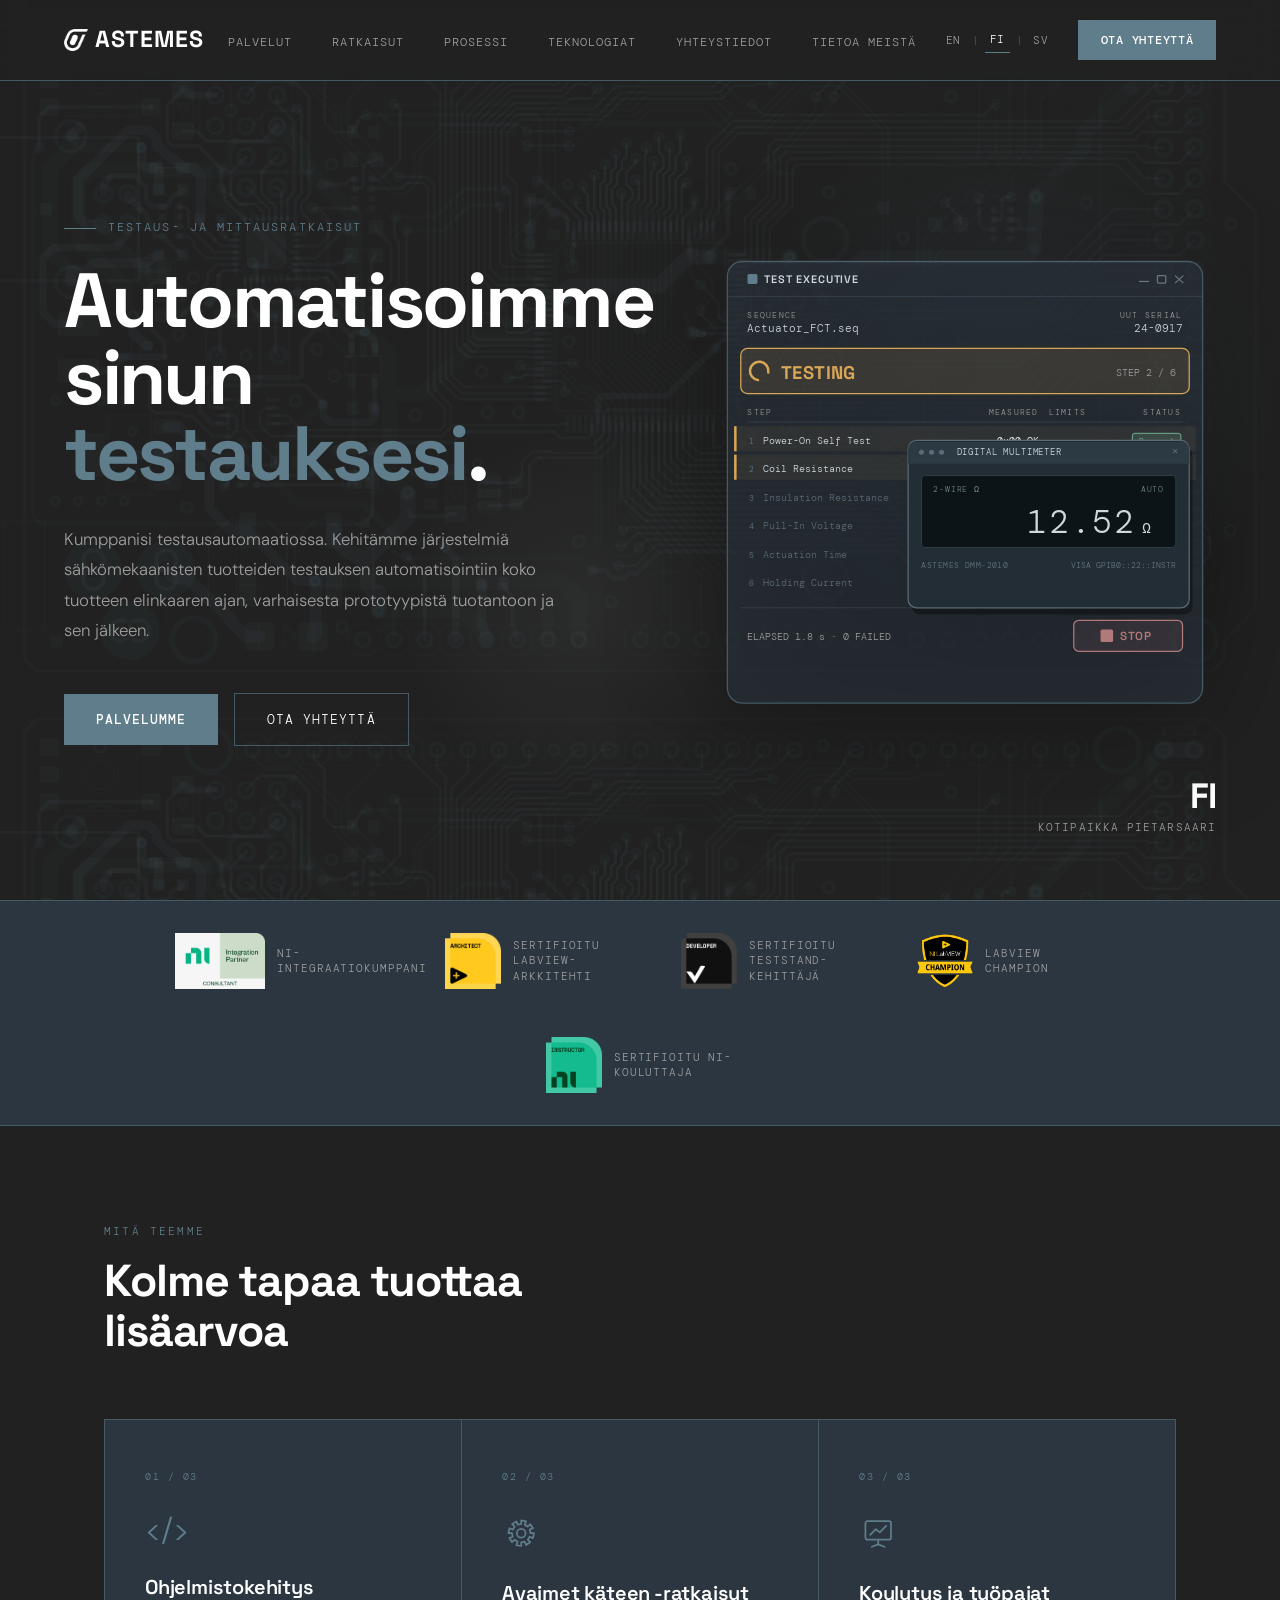
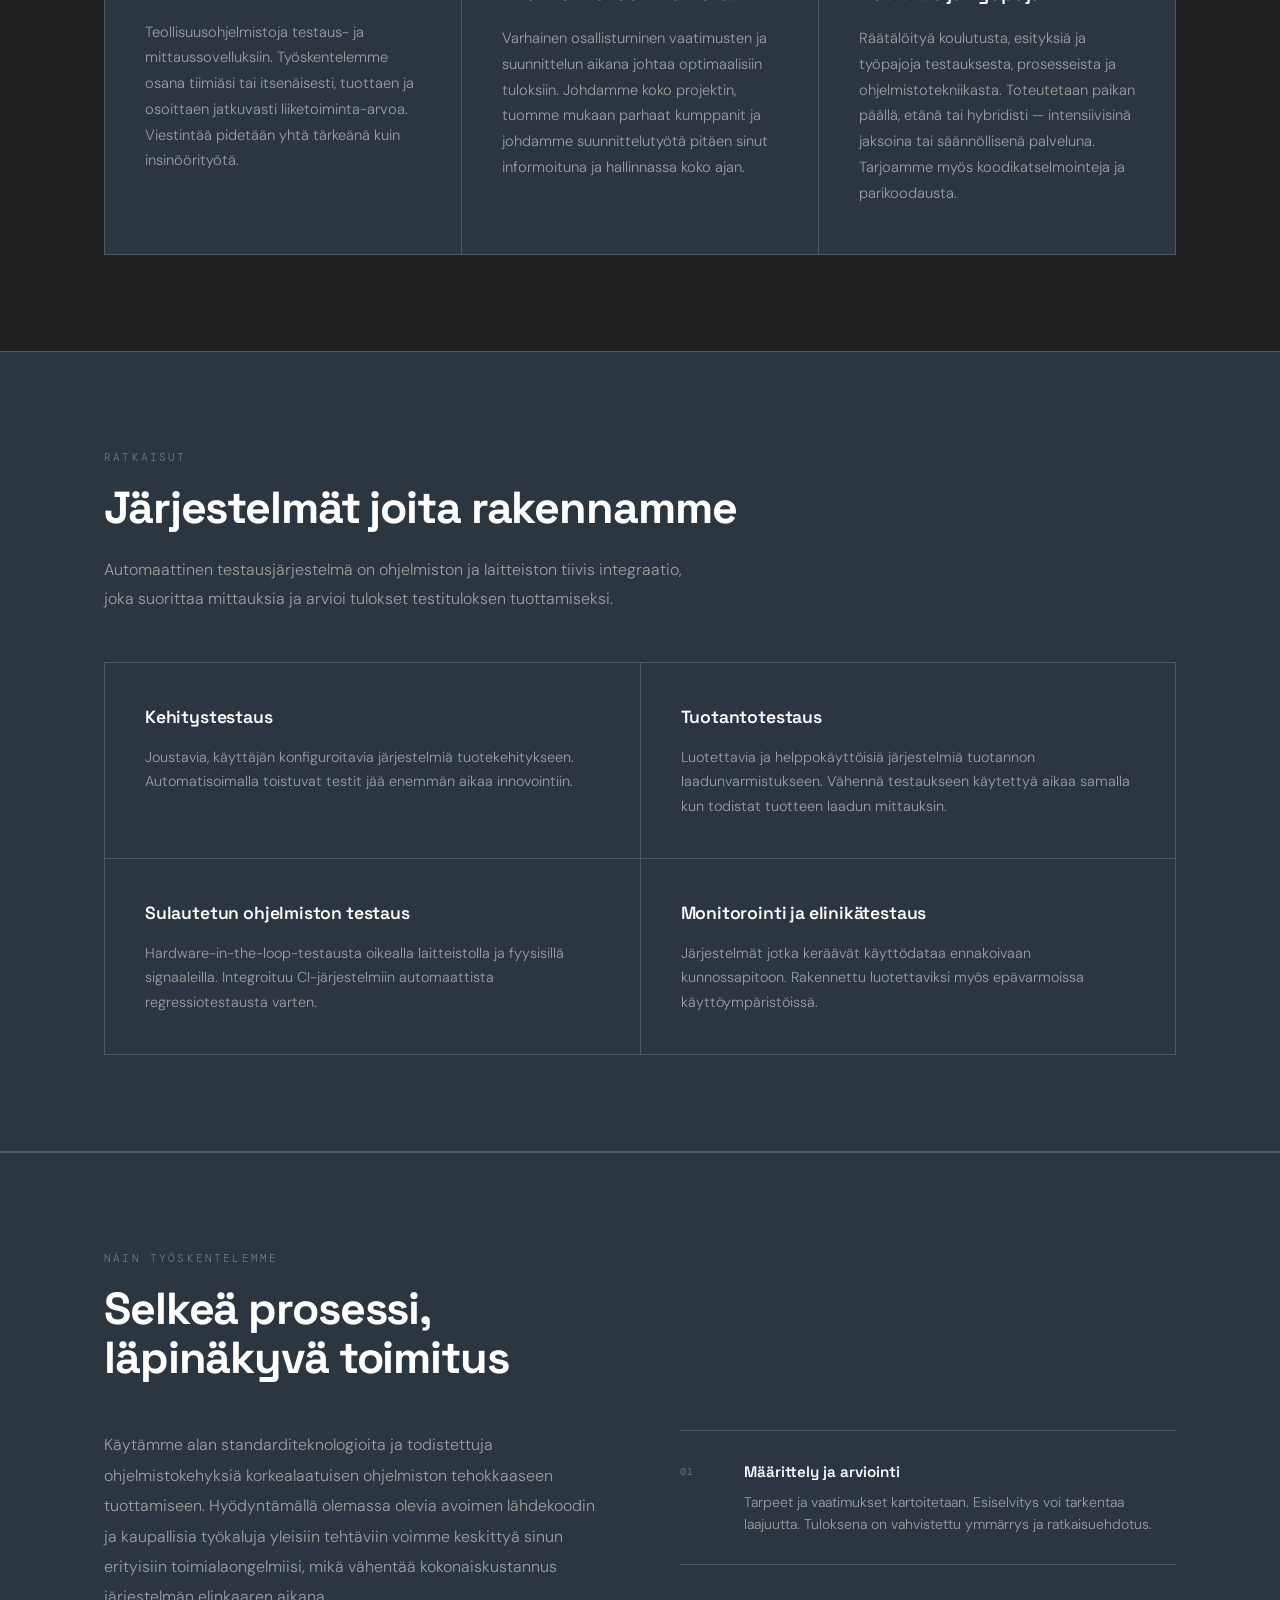
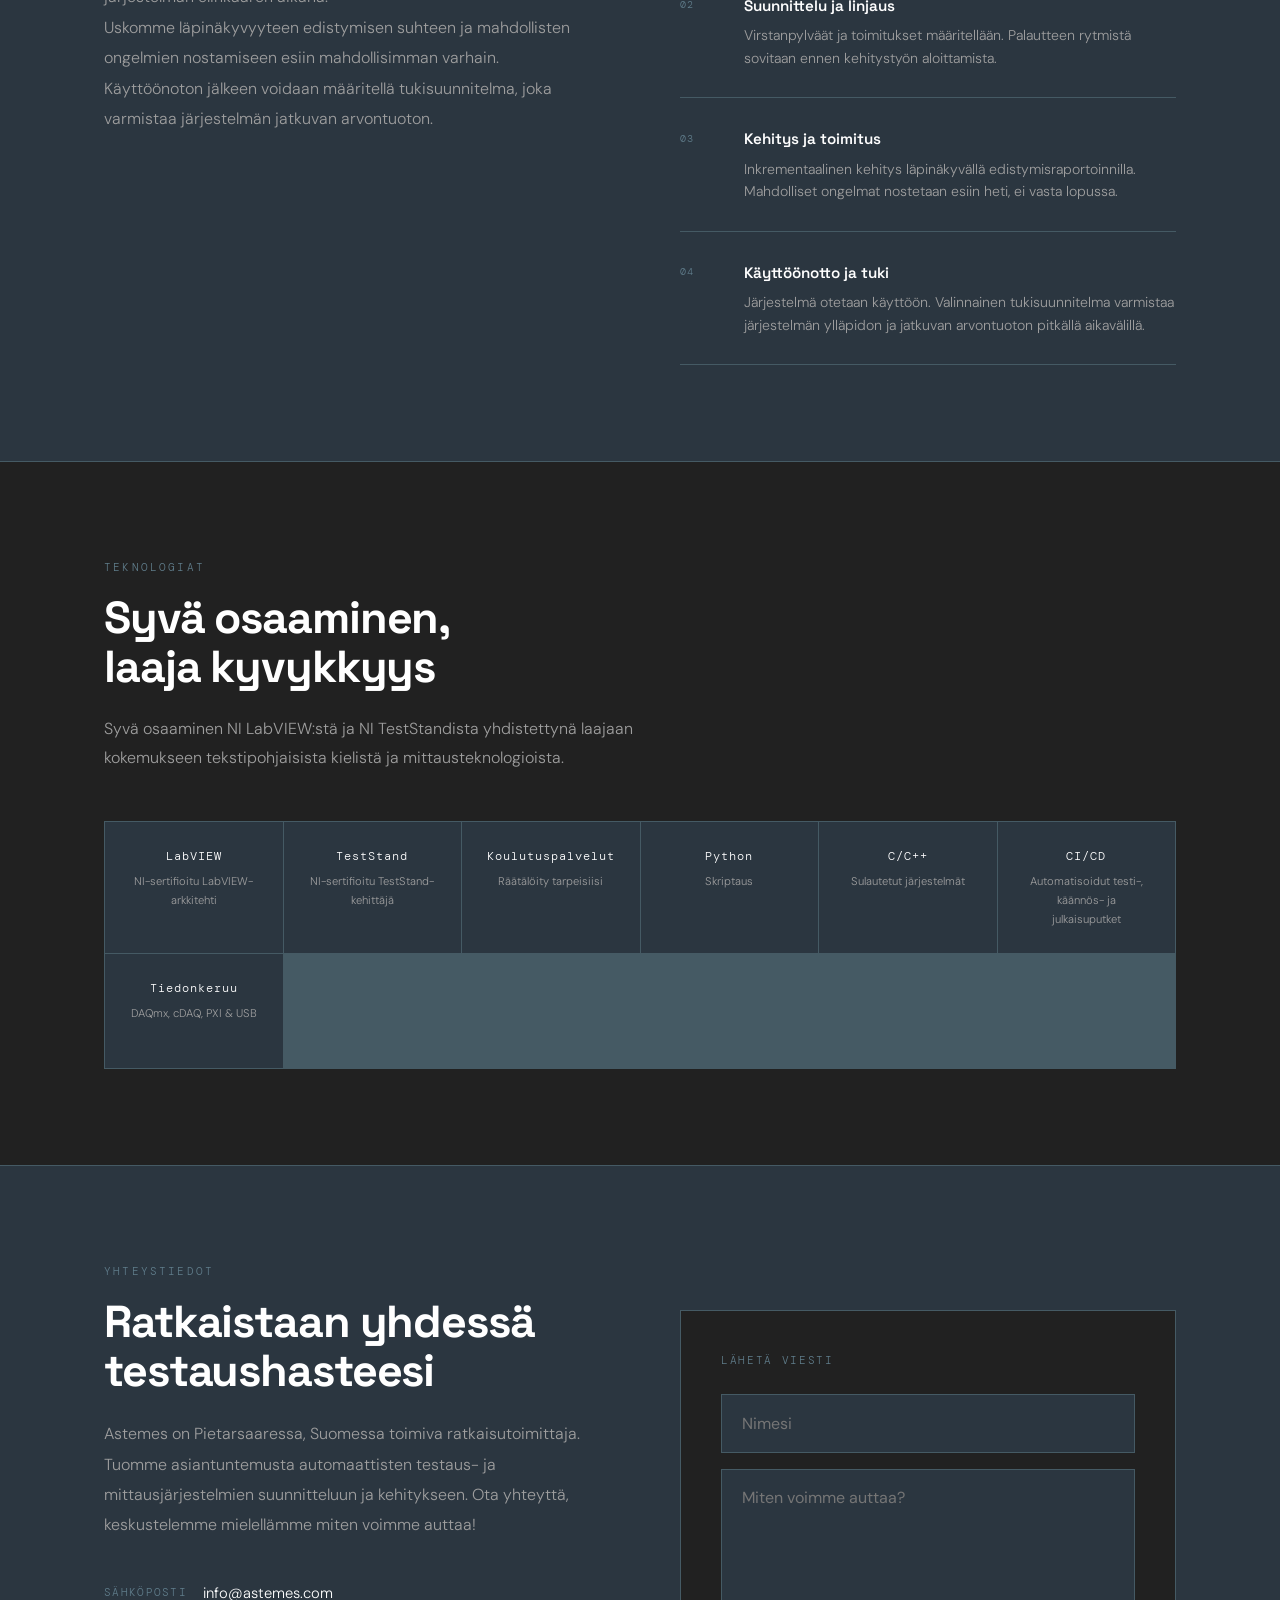
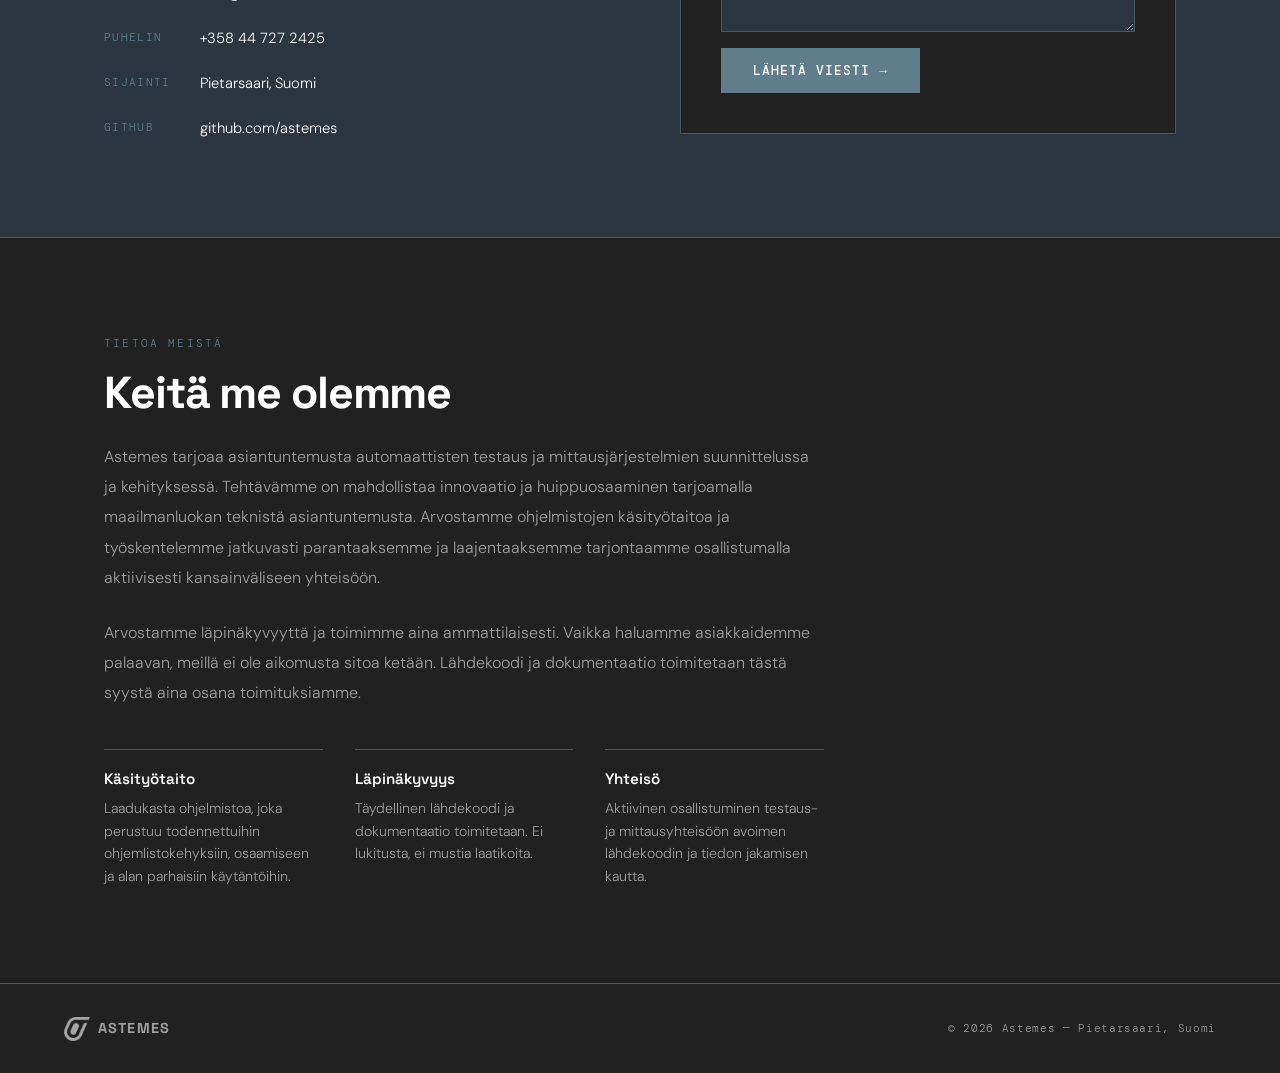
==== commit 9eb8a308: "Update handling of change animation" ====
--- a/fi/index.html
+++ b/fi/index.html
@@ -439,6 +439,7 @@
 
   document.querySelectorAll('.fade-in').forEach(el => observer.observe(el));
 </script>
-<script src="../testbench.js"></script>
+<script src="../animations/manifest.js"></script>
+<script src="../animations/loader.js"></script>
 </body>
 </html>
--- a/style.css
+++ b/style.css
@@ -29,17 +29,29 @@
   overflow-x: hidden;
 }
 
-/* Grid background */
-body::before {
+/* PCB trace background — fixed layer that tiles vertically; JS drifts it slower than
+   the page on scroll (subtle parallax) via the --pcb-shift custom property. */
+body::after {
   content: '';
   position: fixed;
   inset: 0;
-  background-image:
-    linear-gradient(var(--grid) 1px, transparent 1px),
-    linear-gradient(90deg, var(--grid) 1px, transparent 1px);
-  background-size: 60px 60px;
+  background-image: url('graphics/pcb-bg.svg');
+  background-repeat: repeat-y;            /* seamless-ish tile, seam falls on the pin-header rows */
+  background-size: 100% auto;             /* fill width, keep aspect, stack vertically */
+  background-position: center var(--pcb-shift, 0px);
+  opacity: 0.8;
   pointer-events: none;
   z-index: 0;
+  /* keep the traces visible across the field, only feather the far edges */
+  -webkit-mask-image: radial-gradient(135% 135% at 50% 45%, #000 80%, transparent 100%);
+          mask-image: radial-gradient(135% 135% at 50% 45%, #000 80%, transparent 100%);
+}
+@media (prefers-reduced-motion: reduce) {
+  body::after { background-position: center 0; }
+}
+/* keep the trace scale consistent on narrow screens (otherwise the tile gets dense) */
+@media (max-width: 1080px) {
+  body::after { background-size: 180% auto; }
 }
 
 /* ── NAV ── */
@@ -176,9 +188,16 @@
   position: relative;
   z-index: 1;
   display: flex;
+  flex-direction: column;
   align-items: center;
   justify-content: center;
-  pointer-events: none;
+  pointer-events: auto;
+}
+.anim-stage {
+  width: 100%;
+  display: flex;
+  align-items: center;
+  justify-content: center;
 }
 .hero-visual svg {
   width: 100%;
@@ -191,6 +210,38 @@
 .hero-visual #atsStop:hover #atsStopBox { fill: rgba(176,122,122,0.24); }
 /* Floating instrument panel fades in/out as measurements run. */
 .hero-visual #atsInst { transition: opacity 0.22s ease; }
+
+/* Animation swap controls — prev/next float over the animation, appearing on hover.
+   (Shown only when more than one animation is registered.) */
+.anim-controls {
+  position: absolute;
+  inset: 0;
+  pointer-events: none;
+  z-index: 2;
+}
+.anim-nav {
+  position: absolute;
+  top: 50%;
+  transform: translateY(-50%);
+  width: 38px; height: 38px;
+  display: flex; align-items: center; justify-content: center;
+  background: rgba(33,33,33,0.66);
+  backdrop-filter: blur(4px);
+  border: 1px solid var(--border);
+  color: var(--accent2);
+  border-radius: 50%;
+  font-size: 1.25rem; line-height: 1;
+  cursor: pointer;
+  pointer-events: auto;
+  opacity: 0;
+  transition: opacity 0.2s ease, background 0.2s, border-color 0.2s, color 0.2s;
+}
+.anim-prev { left: 8px; }
+.anim-next { right: 8px; }
+.anim-nav:hover { background: rgba(33,33,33,0.9); border-color: var(--accent); color: #fff; }
+.hero-visual:hover .anim-nav { opacity: 1; }
+/* keep them reachable while the pointer is on a button even if briefly off the panel */
+.anim-nav:focus-visible { opacity: 1; }
 
 .hero-glow {
   position: absolute;
@@ -722,6 +773,7 @@
 footer {
   position: relative;
   z-index: 1;
+  background: var(--bg);
   border-top: 1px solid var(--border);
   padding: 2rem 4rem;
   display: flex;
@@ -807,10 +859,12 @@
     letter-spacing: 0.12em;
     color: var(--text);
   }
-  .hero { padding: 8rem 2rem 14rem; }
-  .hero-visual { display: none; }
-  .hero-content { flex: 1 1 100%; max-width: none; }
-  .hero-stats { right: 2rem; bottom: 2rem; flex-direction: row; gap: 2rem; }
+  .hero { padding: 8rem 2rem 4rem; flex-direction: column; justify-content: flex-start; }
+  .hero-content { flex: 0 0 auto; max-width: none; }
+  /* show the animation on mobile, stacked under the copy; swipe to change it */
+  .hero-visual { flex: 0 0 auto; width: 100%; max-width: 560px; margin: 2.5rem auto 0; }
+  .hero-stats { display: none; }
+  .anim-nav { display: none; }   /* hover buttons not used on touch — swipe instead */
   .section-inner { padding: 4rem 2rem; }
   .services-grid, .solutions-grid { grid-template-columns: 1fr; }
   .tech-grid { grid-template-columns: repeat(2, 1fr); }
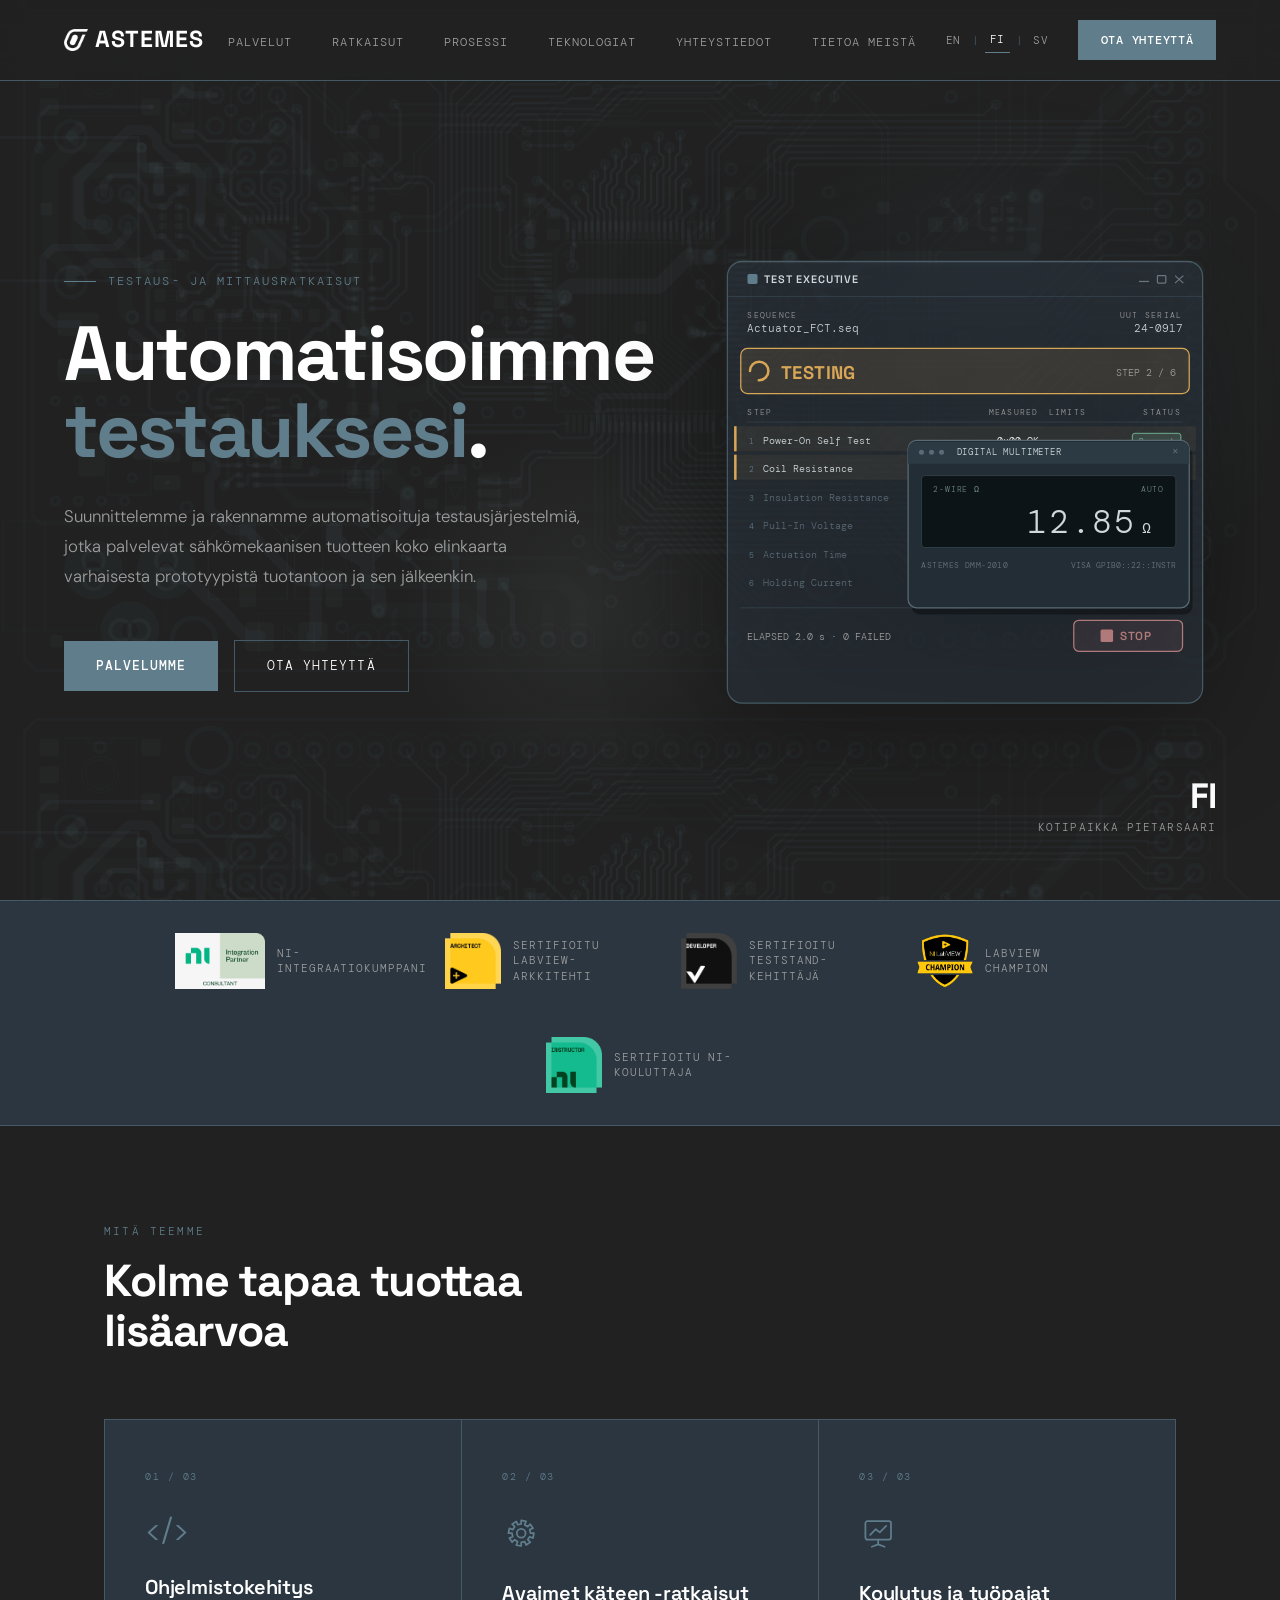
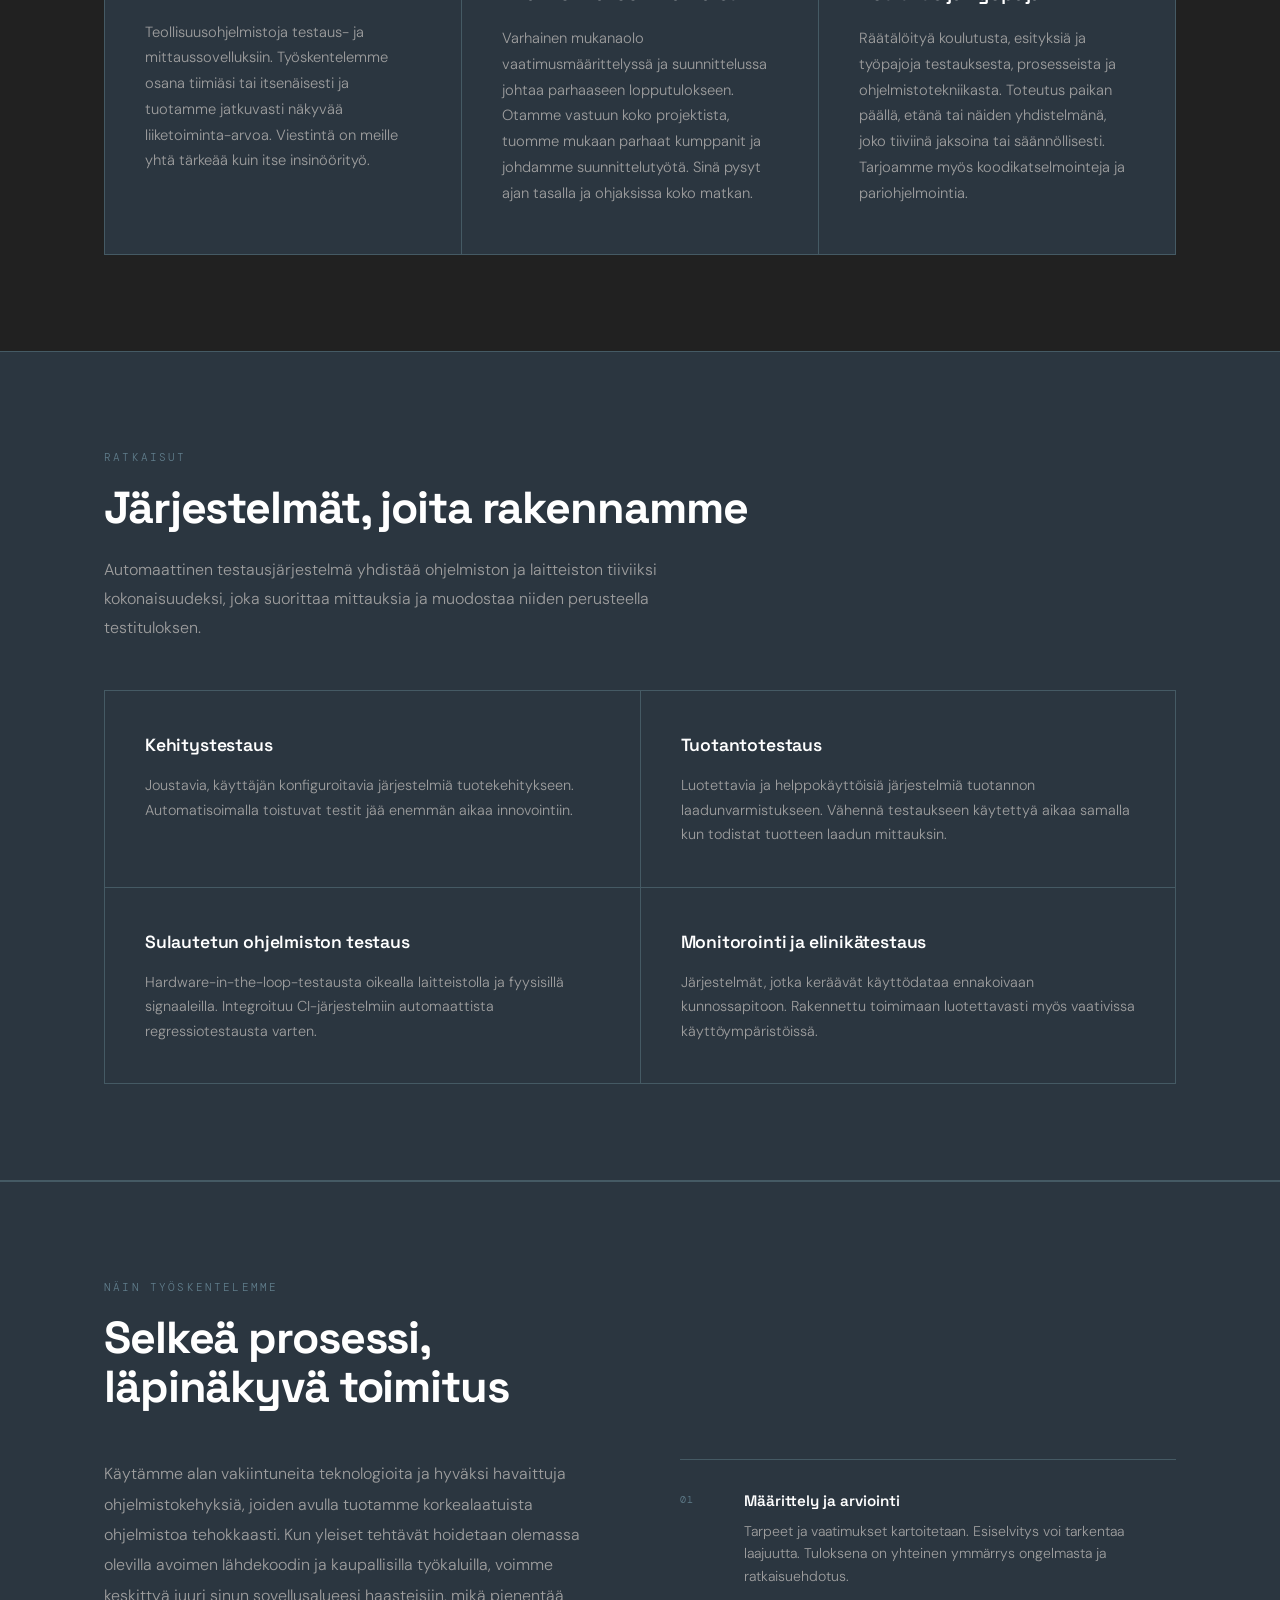
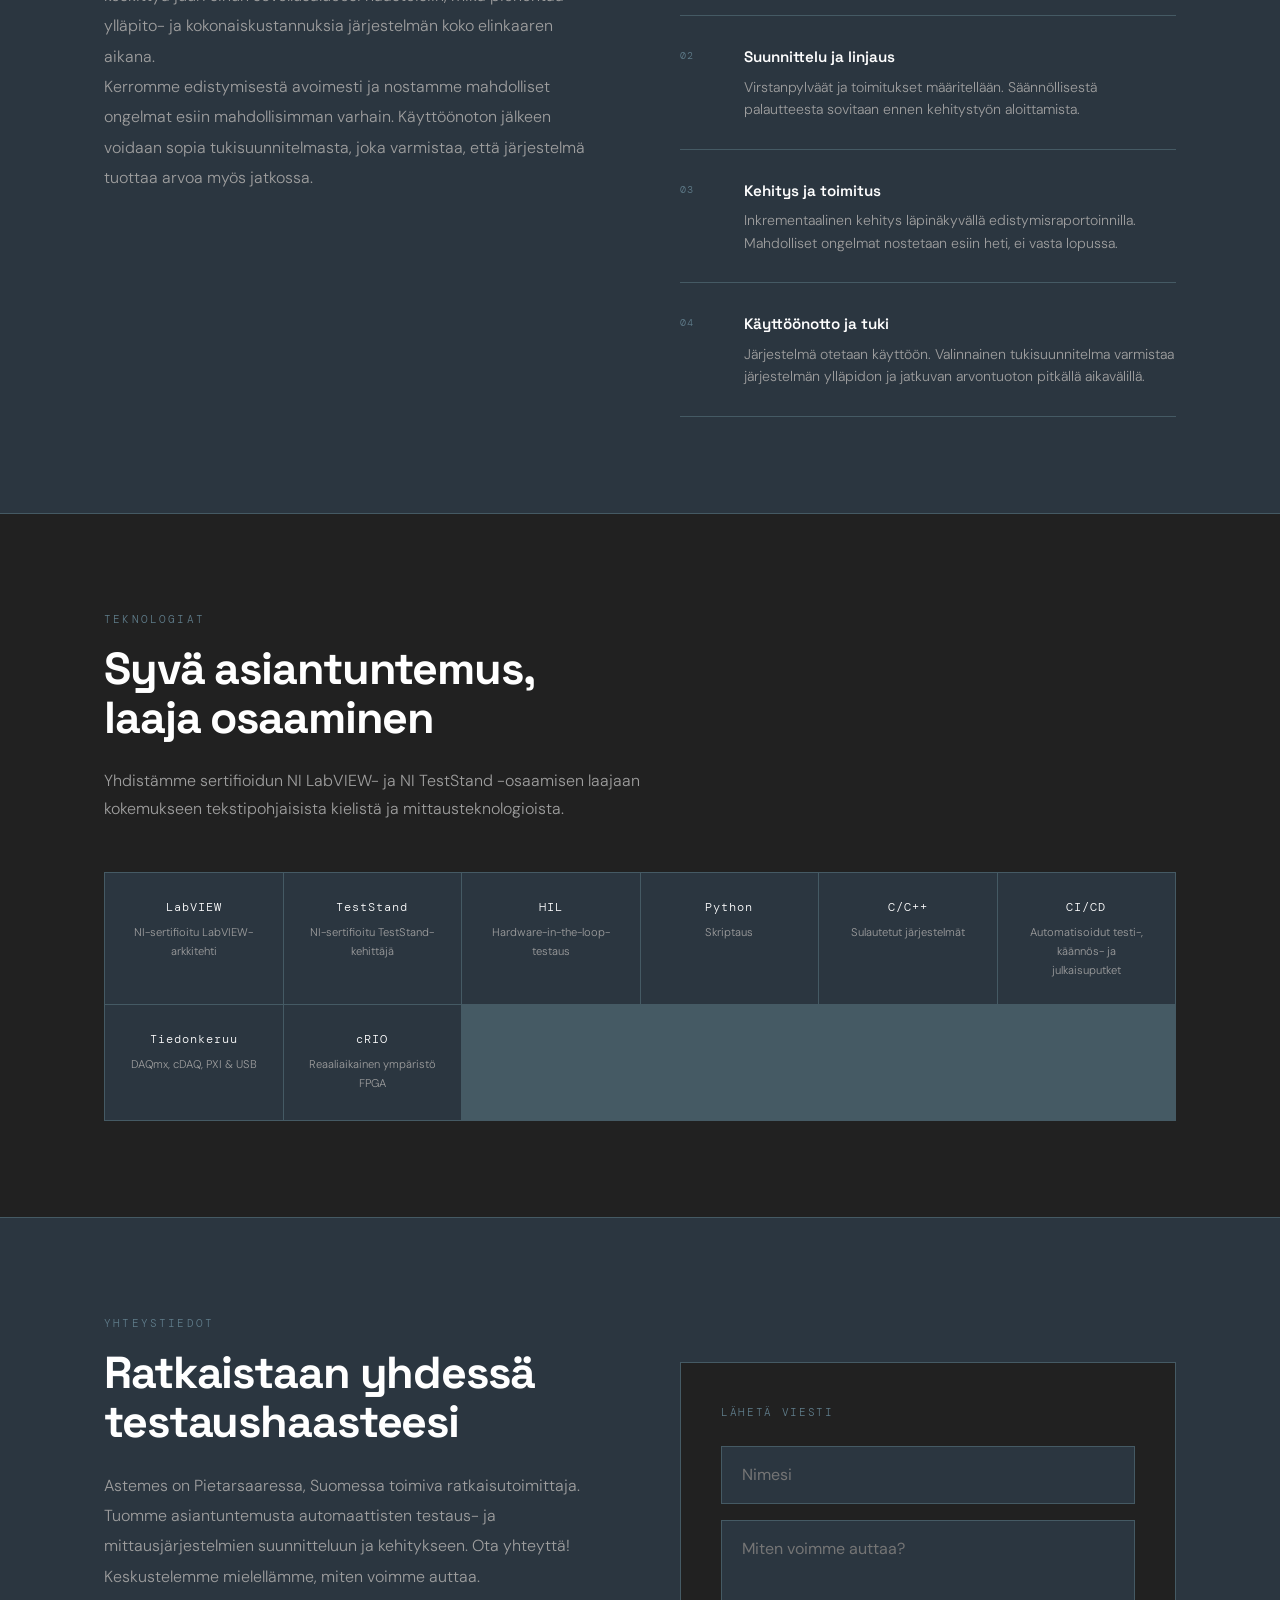
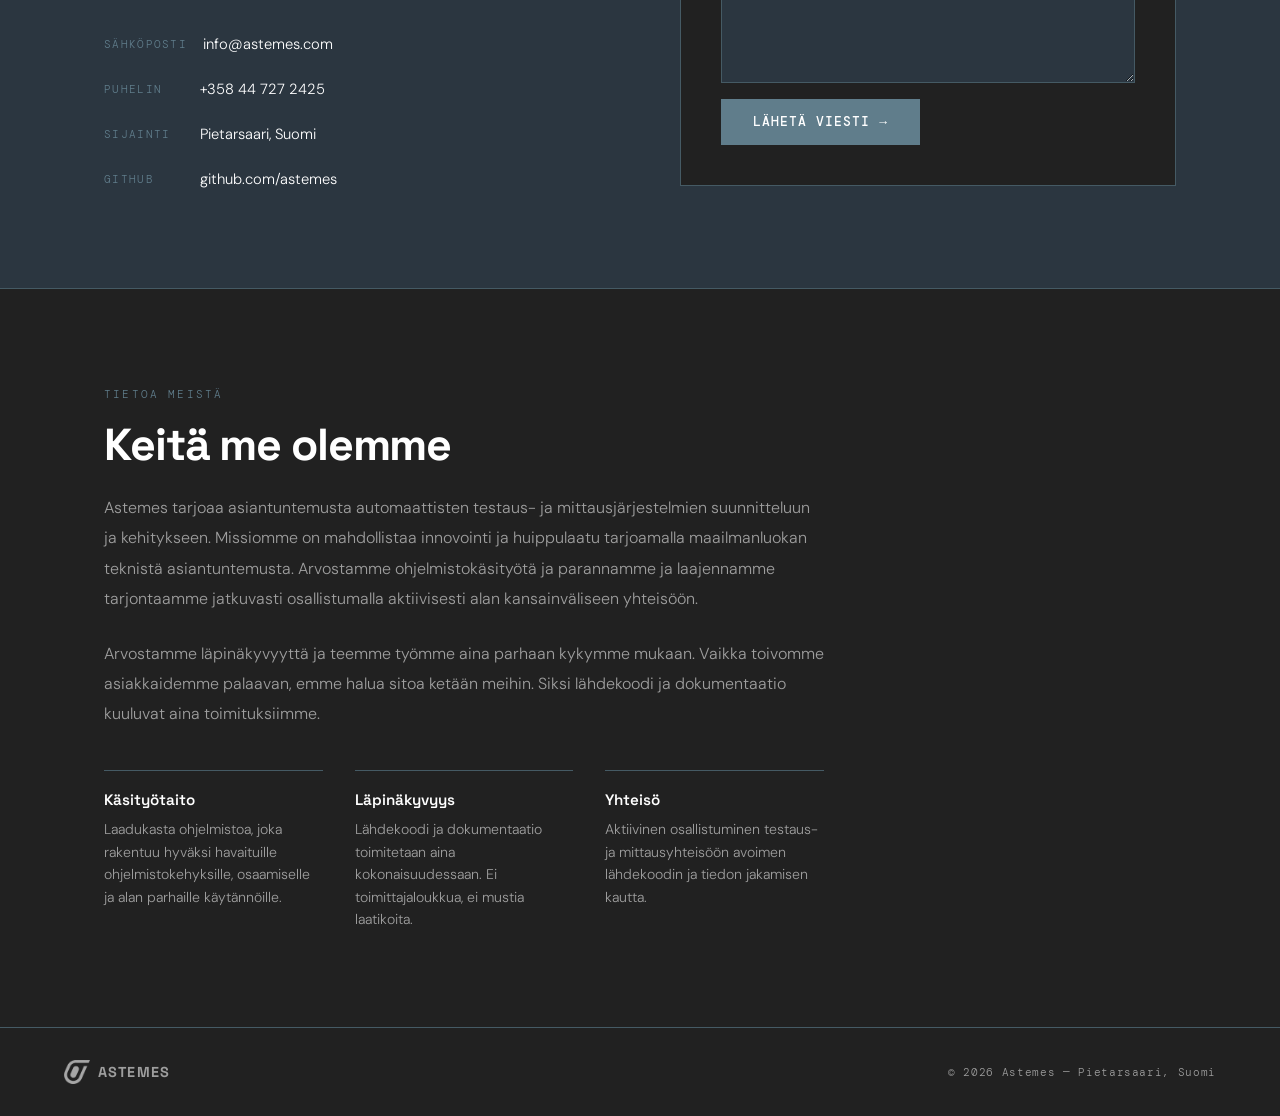
==== commit a40fe1ad: "Update index.html" ====
--- a/fi/index.html
+++ b/fi/index.html
@@ -90,9 +90,9 @@
   <div class="hero-glow2"></div>
   <div class="hero-content">
     <div class="hero-label">Testaus- ja mittausratkaisut</div>
-    <h1>Automatisoimme<br>sinun <em>testauksesi</em>.</h1>
+    <h1>Automatisoimme<br><em>testauksesi</em>.</h1>
     <p class="hero-body">
-      Kumppanisi testausautomaatiossa. Kehitämme järjestelmiä sähkömekaanisten tuotteiden testauksen automatisointiin koko tuotteen elinkaaren ajan, varhaisesta prototyypistä tuotantoon ja sen jälkeen.
+      Suunnittelemme ja rakennamme automatisoituja testausjärjestelmiä, jotka palvelevat sähkömekaanisen tuotteen koko elinkaarta varhaisesta prototyypistä tuotantoon ja sen jälkeenkin.
     </p>
     <div class="hero-actions">
       <a href="#services" class="btn-primary">Palvelumme</a>
@@ -144,7 +144,7 @@
         <div class="service-num">01 / 03</div>
         <div class="service-icon">&lt;/&gt;</div>
         <h3 class="service-title">Ohjelmistokehitys</h3>
-        <p class="service-desc">Teollisuusohjelmistoja testaus- ja mittaussovelluksiin. Työskentelemme osana tiimiäsi tai itsenäisesti, tuottaen ja osoittaen jatkuvasti liiketoiminta-arvoa. Viestintää pidetään yhtä tärkeänä kuin insinöörityötä.</p>
+        <p class="service-desc">Teollisuusohjelmistoja testaus- ja mittaussovelluksiin. Työskentelemme osana tiimiäsi tai itsenäisesti ja tuotamme jatkuvasti näkyvää liiketoiminta-arvoa. Viestintä on meille yhtä tärkeää kuin itse insinöörityö.</p>
       </div>
       <div class="service-card fade-in">
         <div class="service-num">02 / 03</div>
@@ -155,7 +155,7 @@
           </svg>
         </div>
         <h3 class="service-title">Avaimet käteen -ratkaisut</h3>
-        <p class="service-desc">Varhainen osallistuminen vaatimusten ja suunnittelun aikana johtaa optimaalisiin tuloksiin. Johdamme koko projektin, tuomme mukaan parhaat kumppanit ja johdamme suunnittelutyötä pitäen sinut informoituna ja hallinnassa koko ajan.</p>
+        <p class="service-desc">Varhainen mukanaolo vaatimusmäärittelyssä ja suunnittelussa johtaa parhaaseen lopputulokseen. Otamme vastuun koko projektista, tuomme mukaan parhaat kumppanit ja johdamme suunnittelutyötä. Sinä pysyt ajan tasalla ja ohjaksissa koko matkan.</p>
       </div>
       <div class="service-card fade-in">
         <div class="service-num">03 / 03</div>
@@ -167,7 +167,7 @@
           </svg>
         </div>
         <h3 class="service-title">Koulutus ja työpajat</h3>
-        <p class="service-desc">Räätälöityä koulutusta, esityksiä ja työpajoja testauksesta, prosesseista ja ohjelmistotekniikasta. Toteutetaan paikan päällä, etänä tai hybridisti — intensiivisinä jaksoina tai säännöllisenä palveluna. Tarjoamme myös koodikatselmointeja ja parikoodausta.</p>
+        <p class="service-desc">Räätälöityä koulutusta, esityksiä ja työpajoja testauksesta, prosesseista ja ohjelmistotekniikasta. Toteutus paikan päällä, etänä tai näiden yhdistelmänä, joko tiiviinä jaksoina tai säännöllisesti. Tarjoamme myös koodikatselmointeja ja pariohjelmointia.</p>
       </div>
     </div>
   </div>
@@ -177,8 +177,8 @@
 <section id="solutions">
   <div class="section-inner">
     <div class="section-tag">Ratkaisut</div>
-    <h2 class="section-title fade-in">Järjestelmät joita rakennamme</h2>
-    <p class="solutions-intro">Automaattinen testausjärjestelmä on ohjelmiston ja laitteiston tiivis integraatio, joka suorittaa mittauksia ja arvioi tulokset testituloksen tuottamiseksi.</p>
+    <h2 class="section-title fade-in">Järjestelmät, joita rakennamme</h2>
+    <p class="solutions-intro">Automaattinen testausjärjestelmä yhdistää ohjelmiston ja laitteiston tiiviiksi kokonaisuudeksi, joka suorittaa mittauksia ja muodostaa niiden perusteella testituloksen.</p>
     <div class="solutions-grid">
       <div class="solution-card fade-in">
         <h3 class="solution-title">Kehitystestaus</h3>
@@ -194,7 +194,7 @@
       </div>
       <div class="solution-card fade-in">
         <h3 class="solution-title">Monitorointi ja elinikätestaus</h3>
-        <p class="solution-desc">Järjestelmät jotka keräävät käyttödataa ennakoivaan kunnossapitoon. Rakennettu luotettaviksi myös epävarmoissa käyttöympäristöissä.</p>
+        <p class="solution-desc">Järjestelmät, jotka keräävät käyttödataa ennakoivaan kunnossapitoon. Rakennettu toimimaan luotettavasti myös vaativissa käyttöympäristöissä.</p>
       </div>
     </div>
   </div>
@@ -208,10 +208,10 @@
     <div class="process-grid">
       <div>
         <p class="process-desc">
-          Käytämme alan standarditeknologioita ja todistettuja ohjelmistokehyksiä korkealaatuisen ohjelmiston tehokkaaseen tuottamiseen. Hyödyntämällä olemassa olevia avoimen lähdekoodin ja kaupallisia työkaluja yleisiin tehtäviin voimme keskittyä sinun erityisiin toimialaongelmiisi, mikä vähentää kokonaiskustannus järjestelmän elinkaaren aikana.
+          Käytämme alan vakiintuneita teknologioita ja hyväksi havaittuja ohjelmistokehyksiä, joiden avulla tuotamme korkealaatuista ohjelmistoa tehokkaasti. Kun yleiset tehtävät hoidetaan olemassa olevilla avoimen lähdekoodin ja kaupallisilla työkaluilla, voimme keskittyä juuri sinun sovellusalueesi haasteisiin, mikä pienentää ylläpito- ja kokonaiskustannuksia järjestelmän koko elinkaaren aikana.
         </p>
         <p class="process-desc">
-          Uskomme läpinäkyvyyteen edistymisen suhteen ja mahdollisten ongelmien nostamiseen esiin mahdollisimman varhain. Käyttöönoton jälkeen voidaan määritellä tukisuunnitelma, joka varmistaa järjestelmän jatkuvan arvontuoton.
+          Kerromme edistymisestä avoimesti ja nostamme mahdolliset ongelmat esiin mahdollisimman varhain. Käyttöönoton jälkeen voidaan sopia tukisuunnitelmasta, joka varmistaa, että järjestelmä tuottaa arvoa myös jatkossa.
         </p>
       </div>
       <div class="steps">
@@ -219,14 +219,14 @@
           <div class="step-num">01</div>
           <div class="step-content">
             <h3 class="step-title">Määrittely ja arviointi</h3>
-            <p class="step-text">Tarpeet ja vaatimukset kartoitetaan. Esiselvitys voi tarkentaa laajuutta. Tuloksena on vahvistettu ymmärrys ja ratkaisuehdotus.</p>
+            <p class="step-text">Tarpeet ja vaatimukset kartoitetaan. Esiselvitys voi tarkentaa laajuutta. Tuloksena on yhteinen ymmärrys ongelmasta ja ratkaisuehdotus.</p>
           </div>
         </div>
         <div class="step fade-in">
           <div class="step-num">02</div>
           <div class="step-content">
             <h3 class="step-title">Suunnittelu ja linjaus</h3>
-            <p class="step-text">Virstanpylväät ja toimitukset määritellään. Palautteen rytmistä sovitaan ennen kehitystyön aloittamista.</p>
+            <p class="step-text">Virstanpylväät ja toimitukset määritellään. Säännöllisestä palautteesta sovitaan ennen kehitystyön aloittamista.</p>
           </div>
         </div>
         <div class="step fade-in">
@@ -252,8 +252,8 @@
 <section id="tech">
   <div class="section-inner">
     <div class="section-tag">Teknologiat</div>
-    <h2 class="section-title fade-in">Syvä osaaminen,<br>laaja kyvykkyys</h2>
-    <p class="tech-intro">Syvä osaaminen NI LabVIEW:stä ja NI TestStandista yhdistettynä laajaan kokemukseen tekstipohjaisista kielistä ja mittausteknologioista.</p>
+    <h2 class="section-title fade-in">Syvä asiantuntemus,<br>laaja osaaminen</h2>
+    <p class="tech-intro">Yhdistämme sertifioidun NI LabVIEW- ja NI TestStand -osaamisen laajaan kokemukseen tekstipohjaisista kielistä ja mittausteknologioista.</p>
     <div class="tech-grid">
       <div class="tech-badge fade-in">
         <div class="tech-badge-name">LabVIEW</div>
@@ -264,8 +264,8 @@
         <div class="tech-badge-role">NI-sertifioitu TestStand-kehittäjä</div>
       </div>
       <div class="tech-badge fade-in">
-        <div class="tech-badge-name">Koulutuspalvelut</div>
-        <div class="tech-badge-role">Räätälöity tarpeisiisi</div>
+        <div class="tech-badge-name">HIL</div>
+        <div class="tech-badge-role">Hardware-in-the-loop-testaus</div>
       </div>
       <div class="tech-badge fade-in">
         <div class="tech-badge-name">Python</div>
@@ -313,9 +313,9 @@
     <div class="contact-grid">
       <div>
         <div class="section-tag">Yhteystiedot</div>
-        <h2 class="section-title fade-in">Ratkaistaan yhdessä<br>testaushasteesi</h2>
+        <h2 class="section-title fade-in">Ratkaistaan yhdessä<br>testaushaasteesi</h2>
         <p class="contact-desc">
-          Astemes on Pietarsaaressa, Suomessa toimiva ratkaisutoimittaja. Tuomme asiantuntemusta automaattisten testaus- ja mittausjärjestelmien suunnitteluun ja kehitykseen. Ota yhteyttä, keskustelemme mielellämme miten voimme auttaa!
+          Astemes on Pietarsaaressa, Suomessa toimiva ratkaisutoimittaja. Tuomme asiantuntemusta automaattisten testaus- ja mittausjärjestelmien suunnitteluun ja kehitykseen. Ota yhteyttä! Keskustelemme mielellämme, miten voimme auttaa.
         </p>
         <div class="contact-detail">
           <div class="contact-item">
@@ -359,19 +359,19 @@
     <h2 class="section-title fade-in">Keitä me olemme</h2>
     <div class="about-content">
       <p class="about-text">
-        Astemes tarjoaa asiantuntemusta automaattisten testaus ja mittausjärjestelmien suunnittelussa ja kehityksessä. Tehtävämme on mahdollistaa innovaatio ja huippuosaaminen tarjoamalla maailmanluokan teknistä asiantuntemusta. Arvostamme ohjelmistojen käsityötaitoa ja työskentelemme jatkuvasti parantaaksemme ja laajentaaksemme tarjontaamme osallistumalla aktiivisesti kansainväliseen yhteisöön.
+        Astemes tarjoaa asiantuntemusta automaattisten testaus- ja mittausjärjestelmien suunnitteluun ja kehitykseen. Missiomme on mahdollistaa innovointi ja huippulaatu tarjoamalla maailmanluokan teknistä asiantuntemusta. Arvostamme ohjelmistokäsityötä ja parannamme ja laajennamme tarjontaamme jatkuvasti osallistumalla aktiivisesti alan kansainväliseen yhteisöön.
       </p>
       <p class="about-text">
-        Arvostamme läpinäkyvyyttä ja toimimme aina ammattilaisesti. Vaikka haluamme asiakkaidemme palaavan, meillä ei ole aikomusta sitoa ketään. Lähdekoodi ja dokumentaatio toimitetaan tästä syystä aina osana toimituksiamme.
+        Arvostamme läpinäkyvyyttä ja teemme työmme aina parhaan kykymme mukaan. Vaikka toivomme asiakkaidemme palaavan, emme halua sitoa ketään meihin. Siksi lähdekoodi ja dokumentaatio kuuluvat aina toimituksiimme.
       </p>
       <div class="about-values">
         <div class="about-value fade-in">
           <h3 class="about-value-title">Käsityötaito</h3>
-          <p class="about-value-text">Laadukasta ohjelmistoa, joka perustuu todennettuihin ohjemlistokehyksiin, osaamiseen ja alan parhaisiin käytäntöihin.</p>
+          <p class="about-value-text">Laadukasta ohjelmistoa, joka rakentuu hyväksi havaituille ohjelmistokehyksille, osaamiselle ja alan parhaille käytännöille.</p>
         </div>
         <div class="about-value fade-in">
           <h3 class="about-value-title">Läpinäkyvyys</h3>
-          <p class="about-value-text">Täydellinen lähdekoodi ja dokumentaatio toimitetaan. Ei lukitusta, ei mustia laatikoita.</p>
+          <p class="about-value-text">Lähdekoodi ja dokumentaatio toimitetaan aina kokonaisuudessaan. Ei toimittajaloukkua, ei mustia laatikoita.</p>
         </div>
         <div class="about-value fade-in">
           <h3 class="about-value-title">Yhteisö</h3>
--- a/style.css
+++ b/style.css
@@ -215,7 +215,11 @@
    (Shown only when more than one animation is registered.) */
 .anim-controls {
   position: absolute;
-  inset: 0;
+  top: 0; bottom: 0;
+  left: 50%;
+  transform: translateX(-50%);
+  width: 100%;
+  max-width: 560px;      /* match the panel (.hero-visual svg) so buttons track it, not the column */
   pointer-events: none;
   z-index: 2;
 }
